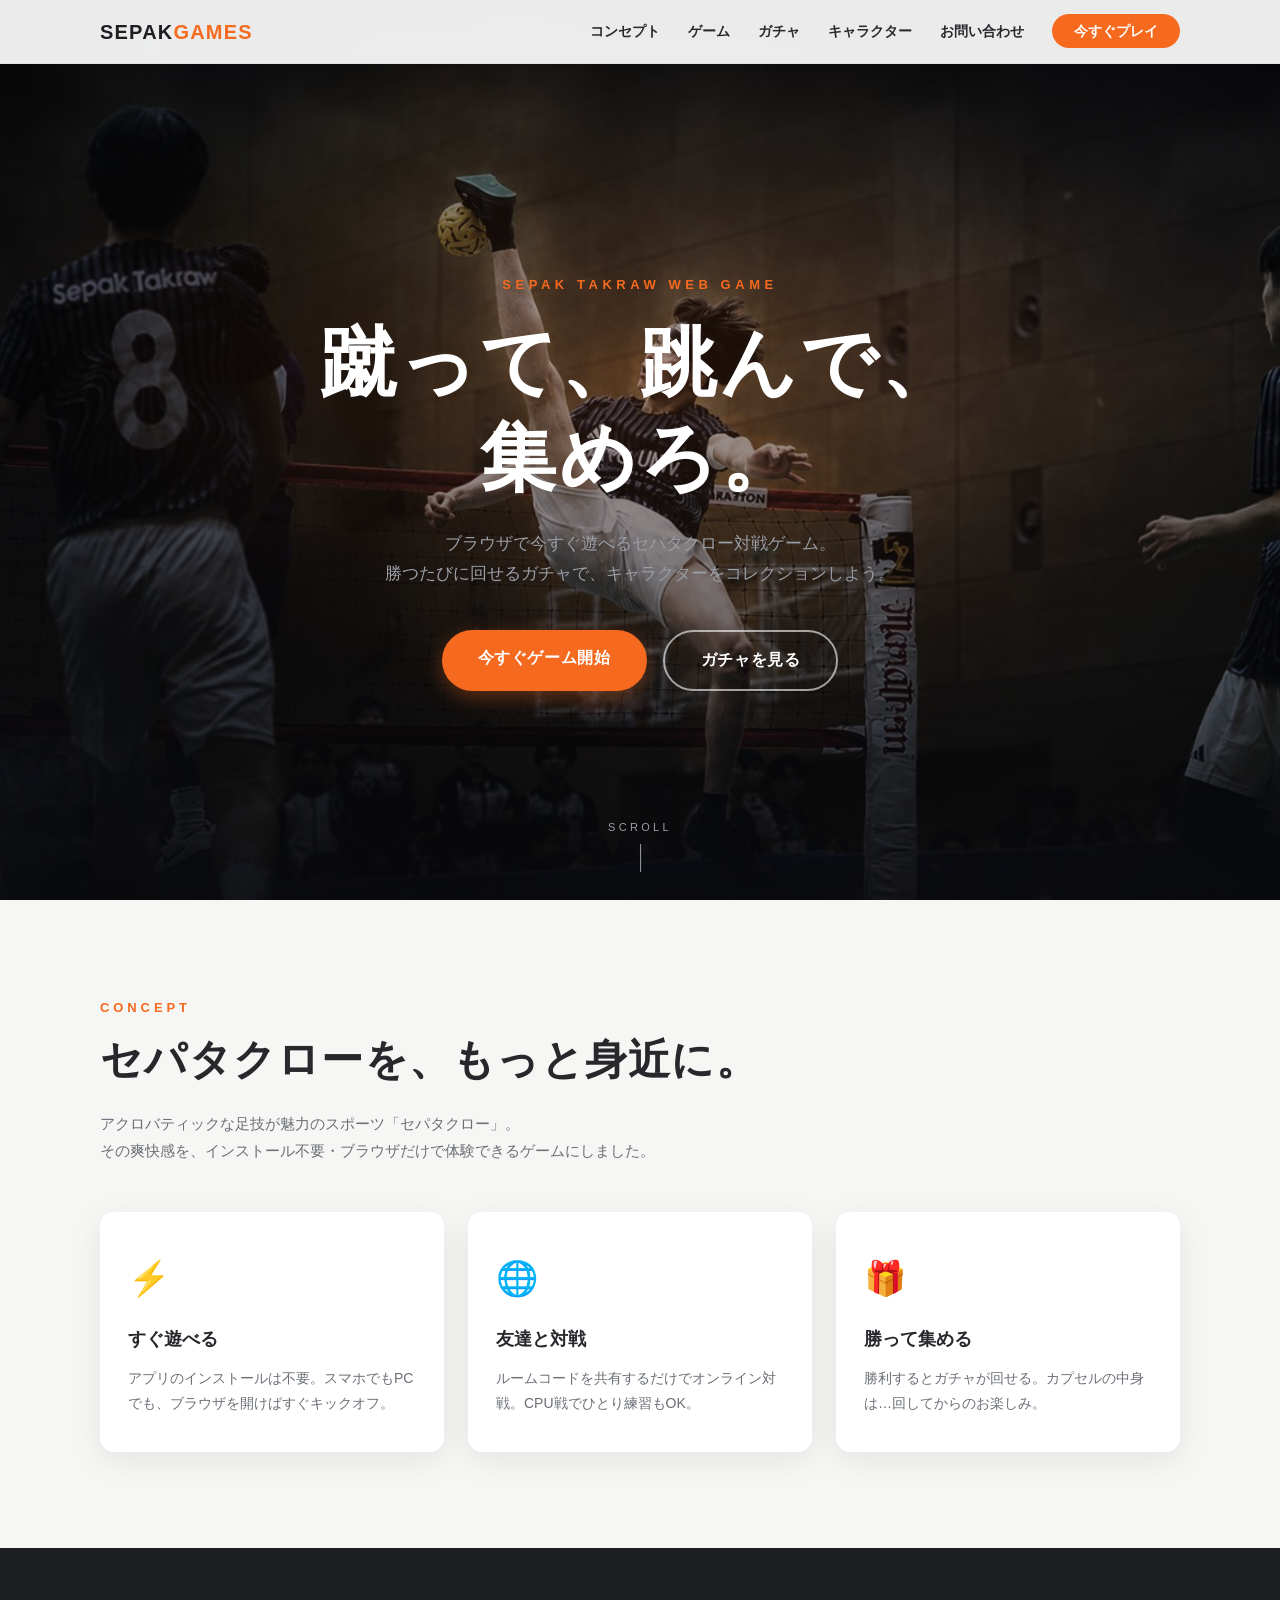
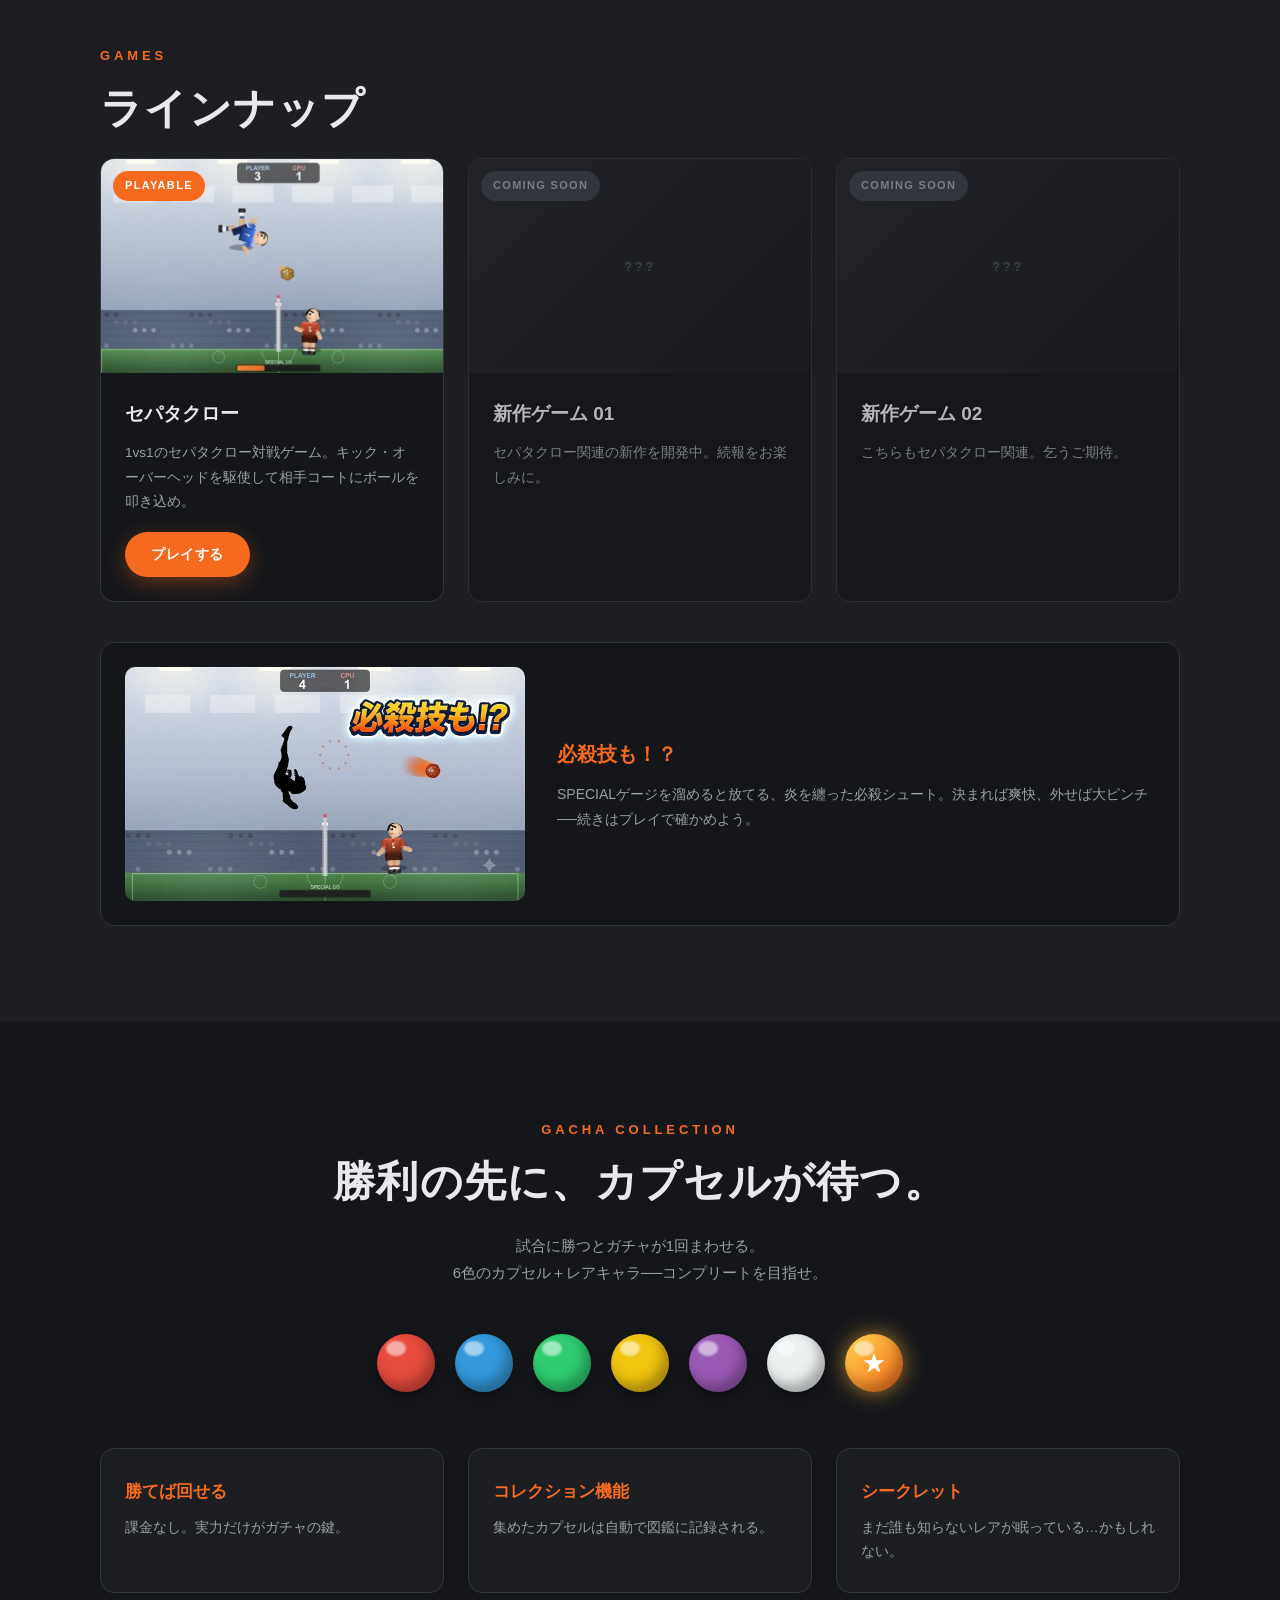
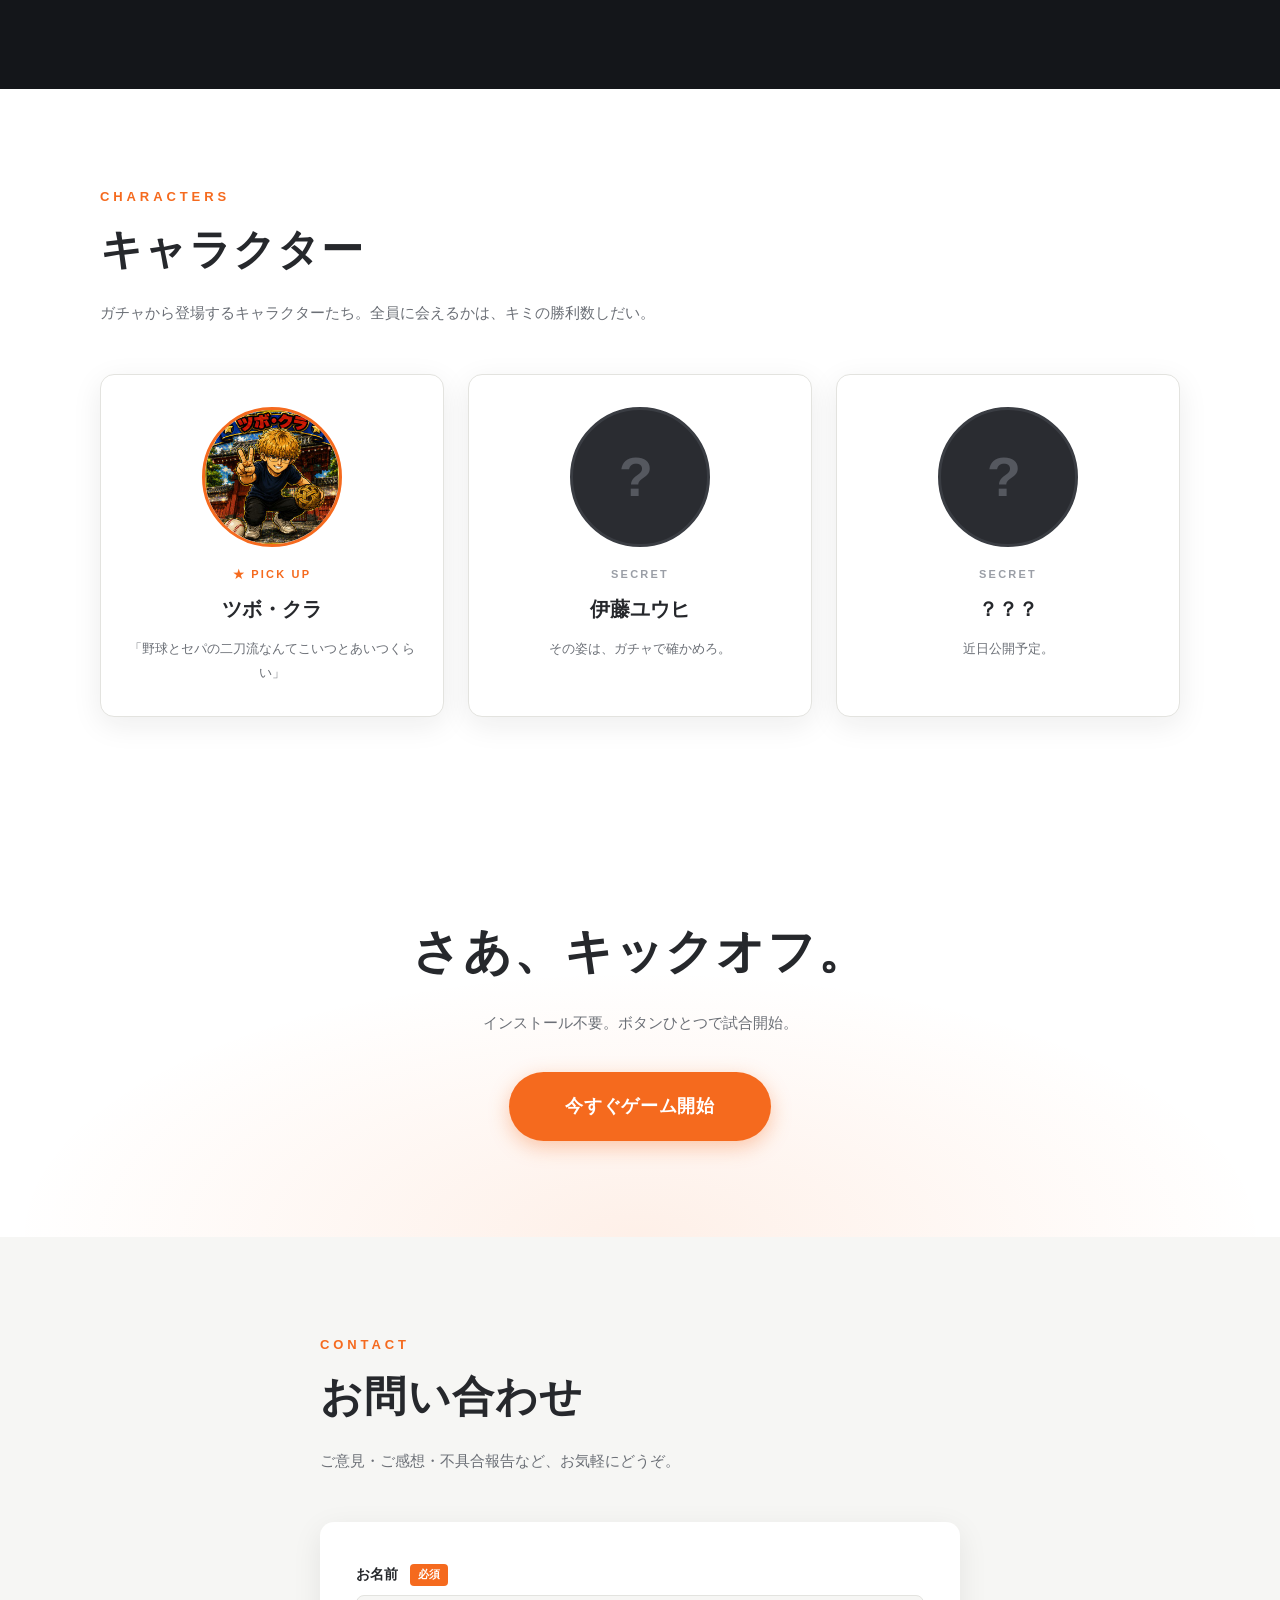
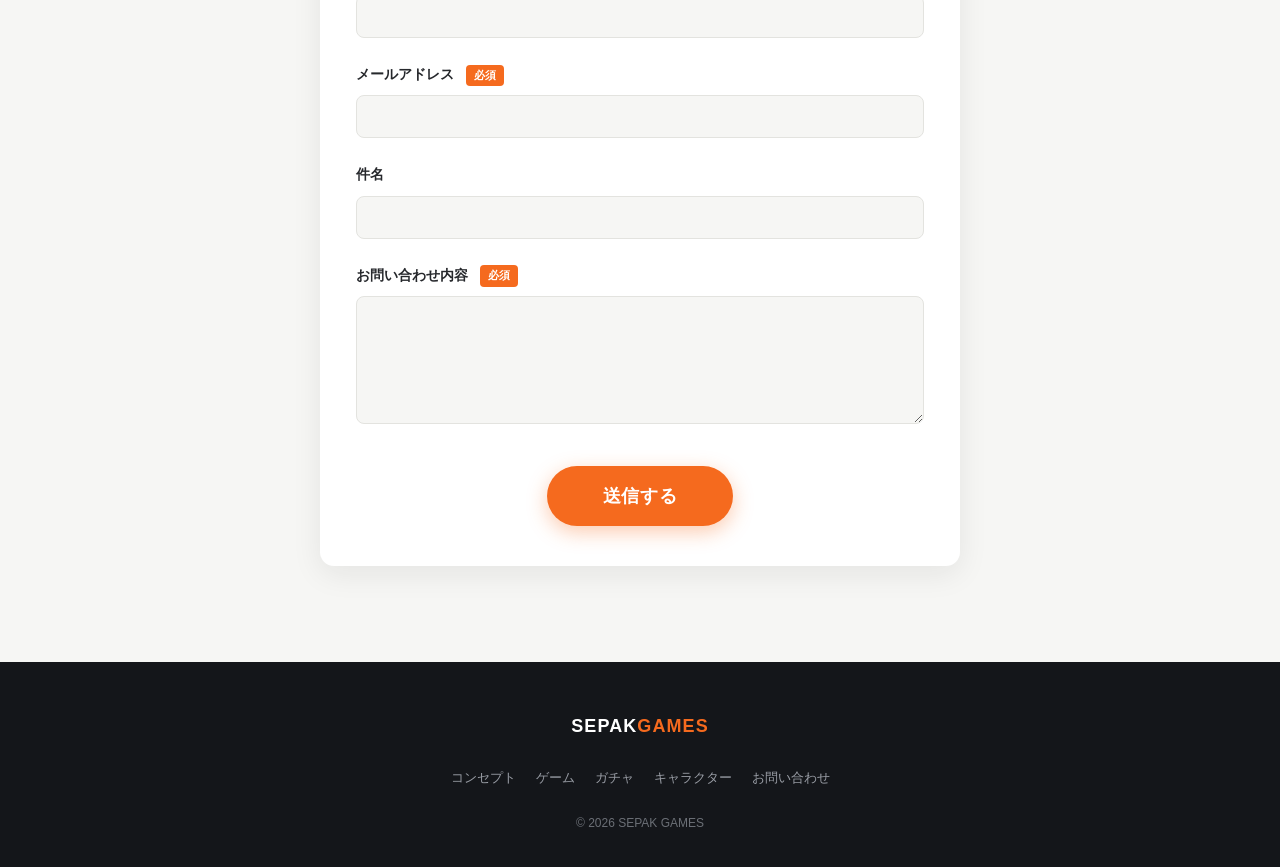
==== index.html @ 92384d38 "ヒーロー背景とOGP画像に実写のセパタクロー写真を採用 hero.jpg（1600px/106KB）を背景に敷き、暗いオーバーレイで白文字の 可読性を確保。OGPは1200x630にクロップ（ogp." ====
<!DOCTYPE html>
<html lang="ja">
<head>
<meta charset="UTF-8">
<meta name="viewport" content="width=device-width, initial-scale=1.0">
<title>SEPAK GAMES | セパタクローゲームポータル</title>
<meta name="description" content="セパタクローを遊び尽くす無料Webゲームポータル「SEPAK GAMES」。インストール不要・ブラウザですぐ遊べるセパタクロー対戦ゲーム。オンライン対戦や、勝利で集めるガチャコレクションも。">
<meta name="theme-color" content="#1c1e22">
<meta name="google-site-verification" content="fpA9SXEetHbOfvM1wDsB76FA36JRCF0NVcErvlDeFhI">

<!-- OGP（SNSでシェアされたときの表示） -->
<meta property="og:site_name" content="SEPAK GAMES">
<meta property="og:title" content="SEPAK GAMES | セパタクローゲームポータル">
<meta property="og:description" content="インストール不要・ブラウザですぐ遊べるセパタクロー対戦ゲーム。勝利で集めるガチャコレクションも。">
<meta property="og:type" content="website">
<meta property="og:url" content="https://sepakgames.netlify.app/">
<meta property="og:image" content="https://sepakgames.netlify.app/assets/ogp.jpg">
<meta property="og:image:width" content="1200">
<meta property="og:image:height" content="630">
<meta property="og:locale" content="ja_JP">
<meta name="twitter:card" content="summary_large_image">
<meta name="twitter:image" content="https://sepakgames.netlify.app/assets/ogp.jpg">
<link rel="canonical" href="https://sepakgames.netlify.app/">

<link rel="icon" type="image/svg+xml" href="assets/favicon.svg">
<link rel="stylesheet" href="css/style.css">

<!-- 検索エンジン向けの構造化データ -->
<script type="application/ld+json">
{
  "@context": "https://schema.org",
  "@type": "WebSite",
  "name": "SEPAK GAMES",
  "url": "https://sepakgames.netlify.app/",
  "description": "セパタクローを遊び尽くす無料Webゲームポータル",
  "inLanguage": "ja"
}
</script>
<script type="application/ld+json">
{
  "@context": "https://schema.org",
  "@type": "VideoGame",
  "name": "セパタクロー",
  "url": "https://shinnosukeodahara1109shusyoku-crypto.github.io/Sepak-takrawgame/",
  "description": "ブラウザで遊べる1vs1のセパタクロー対戦ゲーム。オンライン対戦・勝利ガチャつき。",
  "playMode": ["SinglePlayer", "MultiPlayer"],
  "gamePlatform": "Web Browser",
  "inLanguage": "ja",
  "offers": { "@type": "Offer", "price": "0", "priceCurrency": "JPY" }
}
</script>
</head>
<body>

<!-- ══════════ ヘッダー ══════════ -->
<header class="site-header">
  <div class="container header-inner">
    <a href="#" class="logo">SEPAK<span>GAMES</span></a>

    <!-- ハンバーガーメニュー（CSSのみで動作） -->
    <input type="checkbox" id="nav-toggle" class="nav-toggle">
    <label for="nav-toggle" class="nav-toggle-label" aria-label="メニュー">
      <span></span><span></span><span></span>
    </label>

    <nav class="global-nav">
      <ul>
        <li><a href="#concept">コンセプト</a></li>
        <li><a href="#games">ゲーム</a></li>
        <li><a href="#gacha">ガチャ</a></li>
        <li><a href="#characters">キャラクター</a></li>
        <li><a href="#contact">お問い合わせ</a></li>
        <li><a href="#play" class="nav-cta">今すぐプレイ</a></li>
      </ul>
    </nav>
  </div>
</header>

<main>

<!-- ══════════ ヒーロー ══════════ -->
<section class="hero" id="hero">
  <div class="hero-bg" aria-hidden="true"></div>
  <div class="container hero-inner">
    <p class="hero-eyebrow">SEPAK TAKRAW WEB GAME</p>
    <h1 class="hero-title">蹴って、跳んで、<br>集めろ。</h1>
    <p class="hero-lead">ブラウザで今すぐ遊べるセパタクロー対戦ゲーム。<br class="pc-only">勝つたびに回せるガチャで、キャラクターをコレクションしよう。</p>
    <div class="hero-actions">
      <a href="https://shinnosukeodahara1109shusyoku-crypto.github.io/Sepak-takrawgame/" target="_blank" rel="noopener" class="btn btn-primary">今すぐゲーム開始</a>
      <a href="#gacha" class="btn btn-ghost">ガチャを見る</a>
    </div>
  </div>
  <div class="hero-scroll" aria-hidden="true">SCROLL</div>
</section>

<!-- ══════════ コンセプト ══════════ -->
<section class="section concept" id="concept">
  <div class="container">
    <p class="section-eyebrow">CONCEPT</p>
    <h2 class="section-title">セパタクローを、<br class="sp-only">もっと身近に。</h2>
    <p class="section-lead">
      アクロバティックな足技が魅力のスポーツ「セパタクロー」。<br>
      その爽快感を、インストール不要・ブラウザだけで体験できるゲームにしました。
    </p>
    <div class="concept-grid">
      <div class="concept-card">
        <div class="concept-icon" aria-hidden="true">⚡</div>
        <h3>すぐ遊べる</h3>
        <p>アプリのインストールは不要。スマホでもPCでも、ブラウザを開けばすぐキックオフ。</p>
      </div>
      <div class="concept-card">
        <div class="concept-icon" aria-hidden="true">🌐</div>
        <h3>友達と対戦</h3>
        <p>ルームコードを共有するだけでオンライン対戦。CPU戦でひとり練習もOK。</p>
      </div>
      <div class="concept-card">
        <div class="concept-icon" aria-hidden="true">🎁</div>
        <h3>勝って集める</h3>
        <p>勝利するとガチャが回せる。カプセルの中身は…回してからのお楽しみ。</p>
      </div>
    </div>
  </div>
</section>

<!-- ══════════ ゲーム一覧 ══════════ -->
<section class="section games section-dark" id="games">
  <div class="container">
    <p class="section-eyebrow">GAMES</p>
    <h2 class="section-title">ラインナップ</h2>
    <div class="games-grid">

      <article class="game-card is-playable">
        <div class="game-thumb">
          <img src="assets/gameplay.jpg" alt="セパタクローゲームのプレイ画面。青いユニフォームの選手がオーバーヘッドキックでボールを打ち返している" width="788" height="470" loading="lazy">
          <span class="game-badge">PLAYABLE</span>
        </div>
        <div class="game-body">
          <h3>セパタクロー</h3>
          <p>1vs1のセパタクロー対戦ゲーム。キック・オーバーヘッドを駆使して相手コートにボールを叩き込め。</p>
          <a href="https://shinnosukeodahara1109shusyoku-crypto.github.io/Sepak-takrawgame/" target="_blank" rel="noopener" class="btn btn-primary btn-sm">プレイする</a>
        </div>
      </article>

      <article class="game-card is-coming">
        <div class="game-thumb">
          <span class="game-thumb-placeholder">???</span>
          <span class="game-badge badge-coming">COMING SOON</span>
        </div>
        <div class="game-body">
          <h3>新作ゲーム 01</h3>
          <p>セパタクロー関連の新作を開発中。続報をお楽しみに。</p>
        </div>
      </article>

      <article class="game-card is-coming">
        <div class="game-thumb">
          <span class="game-thumb-placeholder">???</span>
          <span class="game-badge badge-coming">COMING SOON</span>
        </div>
        <div class="game-body">
          <h3>新作ゲーム 02</h3>
          <p>こちらもセパタクロー関連。乞うご期待。</p>
        </div>
      </article>

    </div>

    <!-- ゲームの見どころ（サブ紹介） -->
    <aside class="game-highlight">
      <img src="assets/special_move.jpg" alt="必殺技の演出画面。炎を纏ったボールが相手コートへ飛んでいく" width="800" height="467" loading="lazy">
      <div class="game-highlight-body">
        <h3>必殺技も！？</h3>
        <p>SPECIALゲージを溜めると放てる、炎を纏った必殺シュート。決まれば爽快、外せば大ピンチ──続きはプレイで確かめよう。</p>
      </div>
    </aside>
  </div>
</section>

<!-- ══════════ ガチャコレクション ══════════ -->
<section class="section gacha section-dark" id="gacha">
  <div class="container">
    <p class="section-eyebrow">GACHA COLLECTION</p>
    <h2 class="section-title">勝利の先に、<br class="sp-only">カプセルが待つ。</h2>
    <p class="section-lead">
      試合に勝つとガチャが1回まわせる。<br>
      6色のカプセル＋レアキャラ──コンプリートを目指せ。
    </p>

    <div class="capsule-row" aria-hidden="true">
      <span class="capsule capsule-red"></span>
      <span class="capsule capsule-blue"></span>
      <span class="capsule capsule-green"></span>
      <span class="capsule capsule-yellow"></span>
      <span class="capsule capsule-purple"></span>
      <span class="capsule capsule-white"></span>
      <span class="capsule capsule-rare">★</span>
    </div>

    <div class="gacha-features">
      <div class="gacha-feature">
        <h3>勝てば回せる</h3>
        <p>課金なし。実力だけがガチャの鍵。</p>
      </div>
      <div class="gacha-feature">
        <h3>コレクション機能</h3>
        <p>集めたカプセルは自動で図鑑に記録される。</p>
      </div>
      <div class="gacha-feature">
        <h3>シークレット</h3>
        <p>まだ誰も知らないレアが眠っている…かもしれない。</p>
      </div>
    </div>
  </div>
</section>

<!-- ══════════ キャラクター紹介 ══════════ -->
<section class="section characters" id="characters">
  <div class="container">
    <p class="section-eyebrow">CHARACTERS</p>
    <h2 class="section-title">キャラクター</h2>
    <p class="section-lead">ガチャから登場するキャラクターたち。全員に会えるかは、キミの勝利数しだい。</p>
    <div class="char-grid">

      <article class="char-card">
        <div class="char-portrait">
          <img src="assets/tsubo_kura.jpg" alt="ツボ・クラ：野球ボールとセパタクローボールを持った眼鏡の少年のキャラクターシール" width="480" height="480" loading="lazy">
        </div>
        <p class="char-rarity">★ PICK UP</p>
        <h3 class="char-name">ツボ・クラ</h3>
        <p class="char-quote">「野球とセパの二刀流なんてこいつとあいつくらい」</p>
      </article>

      <article class="char-card is-secret">
        <div class="char-portrait">
          <span class="char-placeholder char-silhouette">?</span>
        </div>
        <p class="char-rarity">SECRET</p>
        <h3 class="char-name">伊藤ユウヒ</h3>
        <p class="char-quote">その姿は、ガチャで確かめろ。</p>
      </article>

      <article class="char-card is-secret">
        <div class="char-portrait">
          <span class="char-placeholder char-silhouette">?</span>
        </div>
        <p class="char-rarity">SECRET</p>
        <h3 class="char-name">？？？</h3>
        <p class="char-quote">近日公開予定。</p>
      </article>

    </div>
  </div>
</section>

<!-- ══════════ プレイCTA ══════════ -->
<section class="section play-cta" id="play">
  <div class="container">
    <h2 class="play-title">さあ、キックオフ。</h2>
    <p class="play-lead">インストール不要。ボタンひとつで試合開始。</p>
    <a href="https://shinnosukeodahara1109shusyoku-crypto.github.io/Sepak-takrawgame/" target="_blank" rel="noopener" class="btn btn-primary btn-lg">今すぐゲーム開始</a>
  </div>
</section>

<!-- ══════════ お問い合わせ ══════════ -->
<section class="section contact" id="contact">
  <div class="container container-narrow">
    <p class="section-eyebrow">CONTACT</p>
    <h2 class="section-title">お問い合わせ</h2>
    <p class="section-lead">ご意見・ご感想・不具合報告など、お気軽にどうぞ。</p>

    <!-- Googleフォーム連携: 見た目はこのサイトのまま、送信データだけGoogleフォームに記録される -->
    <form class="contact-form" id="contactForm"
          action="https://docs.google.com/forms/d/e/1FAIpQLSd2zEGayqavc96Z0F9NjpJHDblPqJxu7sWBeWed3k_uHK79kQ/formResponse"
          method="POST" target="hidden_iframe">
      <div class="form-group">
        <label for="name">お名前 <span class="required">必須</span></label>
        <input type="text" id="name" name="entry.1781500597" required autocomplete="name">
      </div>
      <div class="form-group">
        <label for="email">メールアドレス <span class="required">必須</span></label>
        <input type="email" id="email" name="entry.1640447617" required autocomplete="email">
      </div>
      <div class="form-group">
        <label for="subject">件名</label>
        <input type="text" id="subject" name="entry.372180179">
      </div>
      <div class="form-group">
        <label for="message">お問い合わせ内容 <span class="required">必須</span></label>
        <textarea id="message" name="entry.2040870261" rows="6" required></textarea>
      </div>
      <button type="submit" class="btn btn-primary btn-lg">送信する</button>
      <p class="form-success" id="formSuccess" hidden>送信しました。お問い合わせありがとうございます！</p>
    </form>
    <!-- Googleフォームの完了画面へ遷移させないための受け皿 -->
    <iframe name="hidden_iframe" id="hiddenIframe" style="display:none" title="送信処理用"></iframe>
  </div>
</section>

</main>

<!-- ══════════ フッター ══════════ -->
<footer class="site-footer">
  <div class="container footer-inner">
    <p class="footer-logo">SEPAK<span>GAMES</span></p>
    <nav class="footer-nav">
      <a href="#concept">コンセプト</a>
      <a href="#games">ゲーム</a>
      <a href="#gacha">ガチャ</a>
      <a href="#characters">キャラクター</a>
      <a href="#contact">お問い合わせ</a>
    </nav>
    <p class="copyright">&copy; 2026 SEPAK GAMES</p>
  </div>
</footer>

<script>
// Googleフォーム送信: 完了画面に飛ばさず、その場で送信完了メッセージを表示する
(function () {
  const form = document.getElementById('contactForm');
  const iframe = document.getElementById('hiddenIframe');
  const success = document.getElementById('formSuccess');
  let submitted = false;

  form.addEventListener('submit', function () {
    submitted = true;
  });
  iframe.addEventListener('load', function () {
    if (!submitted) return; // 初期ロードは無視
    submitted = false;
    form.reset();
    success.hidden = false;
  });
})();
</script>

</body>
</html>
---- css/style.css ----
/* ══════════════════════════════════════════════
   SEPAK GAMES — サイト共通スタイル
   基調: 白 × ダークグレー / アクセント: オレンジ
   ══════════════════════════════════════════════ */

:root {
  --color-white: #ffffff;
  --color-off-white: #f6f6f4;
  --color-dark: #1c1e22;      /* ダークグレー（セクション背景） */
  --color-darker: #14161a;    /* より深いグレー（フッター等） */
  --color-text: #26282c;
  --color-text-muted: #6b6f76;
  --color-text-on-dark: #e8e9eb;
  --color-muted-on-dark: #9a9ea6;
  --color-accent: #f56a1e;    /* ゲームと共通のオレンジ */
  --color-accent-hover: #ff7f38;
  --color-border: #e3e3df;
  --color-border-dark: #33363c;

  --font-base: "Helvetica Neue", Arial, "Hiragino Kaku Gothic ProN", "Hiragino Sans", "BIZ UDPGothic", Meiryo, sans-serif;

  --header-height: 64px;
  --radius: 14px;
  --shadow: 0 8px 30px rgba(20, 22, 26, 0.08);
  --shadow-hover: 0 14px 40px rgba(20, 22, 26, 0.14);
}

/* ── リセット & ベース ─────────────────────── */
*, *::before, *::after { margin: 0; padding: 0; box-sizing: border-box; }

html { scroll-behavior: smooth; scroll-padding-top: var(--header-height); }

body {
  font-family: var(--font-base);
  color: var(--color-text);
  background: var(--color-white);
  line-height: 1.8;
  -webkit-font-smoothing: antialiased;
}

img { max-width: 100%; height: auto; display: block; }
a { color: inherit; text-decoration: none; }
ul { list-style: none; }

.container {
  width: min(100% - 40px, 1080px);
  margin-inline: auto;
}
.container-narrow { max-width: 640px; }

/* PC / SP 表示切り替え用 */
.sp-only { display: none; }
@media (max-width: 767px) {
  .sp-only { display: inline; }
  .pc-only { display: none; }
}

/* ── ボタン ────────────────────────────────── */
.btn {
  display: inline-block;
  padding: 14px 36px;
  border: none;
  border-radius: 999px;
  font-size: 16px;
  font-weight: bold;
  letter-spacing: 0.04em;
  cursor: pointer;
  transition: transform 0.15s ease, box-shadow 0.15s ease, background 0.15s ease;
}
.btn-primary {
  background: var(--color-accent);
  color: #fff;
  box-shadow: 0 6px 20px rgba(245, 106, 30, 0.35);
}
.btn-primary:hover {
  background: var(--color-accent-hover);
  transform: translateY(-2px);
  box-shadow: 0 10px 26px rgba(245, 106, 30, 0.45);
}
.btn-ghost {
  background: transparent;
  color: #fff;
  border: 2px solid rgba(255, 255, 255, 0.6);
}
.btn-ghost:hover { border-color: #fff; transform: translateY(-2px); }
.btn-sm { padding: 10px 26px; font-size: 14px; }
.btn-lg { padding: 18px 56px; font-size: 18px; }

/* ══════════ ヘッダー ══════════ */
.site-header {
  position: fixed;
  top: 0; left: 0; right: 0;
  z-index: 100;
  height: var(--header-height);
  background: rgba(255, 255, 255, 0.92);
  backdrop-filter: blur(10px);
  border-bottom: 1px solid var(--color-border);
}
.header-inner {
  display: flex;
  align-items: center;
  justify-content: space-between;
  height: 100%;
}
.logo {
  font-size: 20px;
  font-weight: 900;
  letter-spacing: 0.06em;
  color: var(--color-dark);
}
.logo span { color: var(--color-accent); }

.global-nav ul {
  display: flex;
  align-items: center;
  gap: 28px;
}
.global-nav a {
  font-size: 14px;
  font-weight: bold;
  color: var(--color-text);
  transition: color 0.15s;
}
.global-nav a:hover { color: var(--color-accent); }
.nav-cta {
  background: var(--color-accent);
  color: #fff !important;
  padding: 9px 22px;
  border-radius: 999px;
  transition: background 0.15s;
}
.nav-cta:hover { background: var(--color-accent-hover); }

/* ハンバーガー（SPのみ表示） */
.nav-toggle { display: none; }
.nav-toggle-label { display: none; }

/* ══════════ ヒーロー ══════════ */
.hero {
  position: relative;
  min-height: 100svh;
  display: flex;
  align-items: center;
  justify-content: center;
  text-align: center;
  overflow: hidden;
  background: var(--color-darker);
  color: #fff;
  padding-top: var(--header-height);
}
/* トップ画像（実写のセパタクロー）＋文字を読みやすくする暗いオーバーレイ */
.hero-bg {
  position: absolute;
  inset: 0;
  background:
    linear-gradient(180deg, rgba(10,11,14,0.55) 0%, rgba(10,11,14,0.35) 40%, rgba(10,11,14,0.75) 100%),
    radial-gradient(ellipse 70% 55% at 50% 42%, rgba(245, 106, 30, 0.18), transparent 70%),
    url("../assets/hero.jpg") center / cover no-repeat,
    var(--color-darker);
}
.hero-inner { position: relative; z-index: 1; }
.hero-eyebrow {
  font-size: 13px;
  font-weight: bold;
  letter-spacing: 0.35em;
  color: var(--color-accent);
  margin-bottom: 18px;
}
.hero-title {
  font-size: clamp(40px, 8vw, 76px);
  font-weight: 900;
  line-height: 1.25;
  letter-spacing: 0.04em;
  margin-bottom: 24px;
}
.hero-lead {
  font-size: clamp(14px, 2vw, 17px);
  color: var(--color-muted-on-dark);
  margin-bottom: 40px;
}
.hero-actions {
  display: flex;
  gap: 16px;
  justify-content: center;
  flex-wrap: wrap;
}
.hero-scroll {
  position: absolute;
  bottom: 28px;
  left: 50%;
  transform: translateX(-50%);
  font-size: 11px;
  letter-spacing: 0.3em;
  color: var(--color-muted-on-dark);
  padding-bottom: 34px;
}
.hero-scroll::after {
  content: "";
  position: absolute;
  bottom: 0;
  left: 50%;
  width: 1px;
  height: 28px;
  background: var(--color-muted-on-dark);
  animation: scrollLine 2s ease-in-out infinite;
}
@keyframes scrollLine {
  0% { transform: scaleY(0); transform-origin: top; }
  45% { transform: scaleY(1); transform-origin: top; }
  55% { transform: scaleY(1); transform-origin: bottom; }
  100% { transform: scaleY(0); transform-origin: bottom; }
}

/* ══════════ セクション共通 ══════════ */
.section { padding: 96px 0; }
.section-dark {
  background: var(--color-dark);
  color: var(--color-text-on-dark);
}
.section-eyebrow {
  font-size: 13px;
  font-weight: bold;
  letter-spacing: 0.3em;
  color: var(--color-accent);
  margin-bottom: 12px;
}
.section-title {
  font-size: clamp(28px, 5vw, 42px);
  font-weight: 900;
  line-height: 1.4;
  letter-spacing: 0.03em;
  margin-bottom: 20px;
}
.section-lead {
  font-size: 15px;
  color: var(--color-text-muted);
  margin-bottom: 48px;
}
.section-dark .section-lead { color: var(--color-muted-on-dark); }

/* ══════════ コンセプト ══════════ */
.concept { background: var(--color-off-white); }
.concept-grid {
  display: grid;
  grid-template-columns: repeat(3, 1fr);
  gap: 24px;
}
.concept-card {
  background: var(--color-white);
  border-radius: var(--radius);
  padding: 36px 28px;
  box-shadow: var(--shadow);
  transition: transform 0.2s ease, box-shadow 0.2s ease;
}
.concept-card:hover { transform: translateY(-4px); box-shadow: var(--shadow-hover); }
.concept-icon { font-size: 34px; margin-bottom: 14px; }
.concept-card h3 { font-size: 18px; margin-bottom: 10px; }
.concept-card p { font-size: 14px; color: var(--color-text-muted); }

/* ══════════ ゲーム一覧 ══════════ */
.games-grid {
  display: grid;
  grid-template-columns: repeat(3, 1fr);
  gap: 24px;
}
.game-card {
  background: var(--color-darker);
  border: 1px solid var(--color-border-dark);
  border-radius: var(--radius);
  overflow: hidden;
  transition: transform 0.2s ease, border-color 0.2s ease;
}
.game-card.is-playable:hover {
  transform: translateY(-4px);
  border-color: var(--color-accent);
}
.game-thumb {
  position: relative;
  aspect-ratio: 16 / 10;
  background: linear-gradient(135deg, #24262c, #191b1f);
  display: flex;
  align-items: center;
  justify-content: center;
}
.game-thumb img { width: 100%; height: 100%; object-fit: cover; }
.game-thumb-placeholder {
  font-size: 13px;
  font-weight: bold;
  letter-spacing: 0.2em;
  color: #4a4e56;
}
.game-badge {
  position: absolute;
  top: 12px;
  left: 12px;
  font-size: 11px;
  font-weight: bold;
  letter-spacing: 0.12em;
  padding: 5px 12px;
  border-radius: 999px;
  background: var(--color-accent);
  color: #fff;
}
.badge-coming { background: #3a3e46; color: var(--color-muted-on-dark); }
.game-card.is-coming { opacity: 0.75; }
.game-body { padding: 24px; }
.game-body h3 { font-size: 19px; margin-bottom: 10px; }
.game-body p {
  font-size: 13.5px;
  color: var(--color-muted-on-dark);
  margin-bottom: 18px;
}
.game-card.is-coming .game-body p { margin-bottom: 0; }

/* ゲームの見どころ（サブ紹介） */
.game-highlight {
  display: flex;
  align-items: center;
  gap: 32px;
  margin-top: 40px;
  background: var(--color-darker);
  border: 1px solid var(--color-border-dark);
  border-radius: var(--radius);
  padding: 24px;
}
.game-highlight img {
  width: min(44%, 400px);
  height: auto;
  border-radius: 10px;
  flex-shrink: 0;
}
.game-highlight-body h3 {
  font-size: 20px;
  color: var(--color-accent);
  margin-bottom: 10px;
}
.game-highlight-body p { font-size: 14px; color: var(--color-muted-on-dark); }

/* ══════════ キャラクター ══════════ */
.char-grid {
  display: grid;
  grid-template-columns: repeat(3, 1fr);
  gap: 24px;
}
.char-card {
  background: var(--color-white);
  border: 1px solid var(--color-border);
  border-radius: var(--radius);
  padding: 32px 24px;
  text-align: center;
  box-shadow: var(--shadow);
  transition: transform 0.2s ease, box-shadow 0.2s ease;
}
.char-card:hover { transform: translateY(-4px); box-shadow: var(--shadow-hover); }
.char-portrait {
  width: 140px;
  height: 140px;
  margin: 0 auto 18px;
  border-radius: 50%;
  background: var(--color-off-white);
  border: 3px solid var(--color-border);
  display: flex;
  align-items: center;
  justify-content: center;
  overflow: hidden;
}
.char-card:not(.is-secret) .char-portrait { border-color: var(--color-accent); }
.char-portrait img { width: 100%; height: 100%; object-fit: cover; }
.char-placeholder {
  font-size: 12px;
  font-weight: bold;
  letter-spacing: 0.15em;
  color: #b9bcc1;
}
.char-silhouette {
  font-size: 56px;
  color: #caccd0;
}
.is-secret .char-portrait { background: #2a2c31; border-color: #3a3d43; }
.is-secret .char-silhouette { color: #55585f; }
.char-rarity {
  font-size: 11px;
  font-weight: bold;
  letter-spacing: 0.2em;
  color: var(--color-accent);
  margin-bottom: 6px;
}
.is-secret .char-rarity { color: #9a9ea6; }
.char-name { font-size: 20px; margin-bottom: 10px; }
.char-quote { font-size: 13px; color: var(--color-text-muted); }

/* ══════════ ガチャコレクション ══════════ */
/* ゲーム一覧(ダーク)の直後に並ぶため、一段深いグレーで面を分ける */
.gacha { text-align: center; background: var(--color-darker); }
.capsule-row {
  display: flex;
  justify-content: center;
  gap: clamp(8px, 2.5vw, 20px);
  margin-bottom: 56px;
}
.capsule {
  width: clamp(36px, 7vw, 58px);
  height: clamp(36px, 7vw, 58px);
  border-radius: 50%;
  position: relative;
  box-shadow: inset -6px -8px 12px rgba(0, 0, 0, 0.3), 0 6px 14px rgba(0, 0, 0, 0.35);
  animation: capsuleBob 2.6s ease-in-out infinite;
}
/* カプセルの上半分の光沢 */
.capsule::before {
  content: "";
  position: absolute;
  top: 12%;
  left: 16%;
  width: 34%;
  height: 26%;
  border-radius: 50%;
  background: rgba(255, 255, 255, 0.55);
  filter: blur(1px);
}
.capsule:nth-child(2) { animation-delay: 0.2s; }
.capsule:nth-child(3) { animation-delay: 0.4s; }
.capsule:nth-child(4) { animation-delay: 0.6s; }
.capsule:nth-child(5) { animation-delay: 0.8s; }
.capsule:nth-child(6) { animation-delay: 1.0s; }
.capsule:nth-child(7) { animation-delay: 1.2s; }
@keyframes capsuleBob {
  0%, 100% { transform: translateY(0); }
  50% { transform: translateY(-10px); }
}
.capsule-red    { background: #e74c3c; }
.capsule-blue   { background: #3498db; }
.capsule-green  { background: #2ecc71; }
.capsule-yellow { background: #f1c40f; }
.capsule-purple { background: #9b59b6; }
.capsule-white  { background: #ecf0f1; }
.capsule-rare {
  background: linear-gradient(135deg, #ffd54a, #f56a1e);
  display: flex;
  align-items: center;
  justify-content: center;
  color: #fff;
  font-size: clamp(16px, 3vw, 24px);
  box-shadow: inset -6px -8px 12px rgba(0, 0, 0, 0.25), 0 0 22px rgba(255, 180, 60, 0.65);
}
.gacha-features {
  display: grid;
  grid-template-columns: repeat(3, 1fr);
  gap: 24px;
  text-align: left;
}
.gacha-feature {
  background: var(--color-dark);
  border: 1px solid var(--color-border-dark);
  border-radius: var(--radius);
  padding: 28px 24px;
}
.gacha-feature h3 {
  font-size: 17px;
  margin-bottom: 8px;
  color: var(--color-accent);
}
.gacha-feature p { font-size: 13.5px; color: var(--color-muted-on-dark); }

/* ══════════ プレイCTA ══════════ */
.play-cta {
  text-align: center;
  background:
    radial-gradient(ellipse 70% 90% at 50% 100%, rgba(245, 106, 30, 0.10), transparent 70%),
    var(--color-white);
}
.play-title {
  font-size: clamp(30px, 6vw, 48px);
  font-weight: 900;
  letter-spacing: 0.04em;
  margin-bottom: 14px;
}
.play-lead {
  font-size: 15px;
  color: var(--color-text-muted);
  margin-bottom: 36px;
}

/* ══════════ お問い合わせ ══════════ */
.contact { background: var(--color-off-white); }
.contact-form {
  background: var(--color-white);
  border-radius: var(--radius);
  padding: 40px 36px;
  box-shadow: var(--shadow);
  text-align: left;
}
.form-group { margin-bottom: 24px; }
.form-group label {
  display: block;
  font-size: 14px;
  font-weight: bold;
  margin-bottom: 8px;
}
.required {
  display: inline-block;
  font-size: 11px;
  font-weight: bold;
  color: #fff;
  background: var(--color-accent);
  border-radius: 4px;
  padding: 1px 8px;
  margin-left: 8px;
  vertical-align: middle;
}
.form-group input,
.form-group textarea {
  width: 100%;
  font-family: inherit;
  font-size: 15px;
  padding: 12px 14px;
  border: 1.5px solid var(--color-border);
  border-radius: 8px;
  background: var(--color-off-white);
  transition: border-color 0.15s, background 0.15s;
}
.form-group input:focus,
.form-group textarea:focus {
  outline: none;
  border-color: var(--color-accent);
  background: var(--color-white);
}
.contact-form .btn { display: block; margin: 32px auto 0; }
.form-success {
  margin-top: 20px;
  padding: 14px 18px;
  border-radius: 8px;
  background: #eef8ee;
  border: 1.5px solid #7bc47f;
  color: #2e7d32;
  font-size: 14px;
  font-weight: bold;
  text-align: center;
}

/* ══════════ フッター ══════════ */
.site-footer {
  background: var(--color-darker);
  color: var(--color-muted-on-dark);
  padding: 48px 0 32px;
}
.footer-inner {
  display: flex;
  flex-direction: column;
  align-items: center;
  gap: 24px;
}
.footer-logo {
  font-size: 18px;
  font-weight: 900;
  letter-spacing: 0.06em;
  color: #fff;
}
.footer-logo span { color: var(--color-accent); }
.footer-nav {
  display: flex;
  flex-wrap: wrap;
  justify-content: center;
  gap: 20px;
}
.footer-nav a {
  font-size: 13px;
  transition: color 0.15s;
}
.footer-nav a:hover { color: #fff; }
.copyright { font-size: 12px; color: #6b6f76; }

/* ══════════════════════════════════════════════
   レスポンシブ（タブレット以下）
   ══════════════════════════════════════════════ */
@media (max-width: 960px) {
  .concept-grid,
  .games-grid,
  .char-grid,
  .gacha-features {
    grid-template-columns: repeat(2, 1fr);
  }
}

@media (max-width: 767px) {
  .section { padding: 64px 0; }

  /* ── SPナビ（ハンバーガー） ── */
  .nav-toggle-label {
    display: flex;
    flex-direction: column;
    justify-content: center;
    gap: 6px;
    width: 44px;
    height: 44px;
    padding: 8px;
    cursor: pointer;
    z-index: 110;
  }
  .nav-toggle-label span {
    display: block;
    height: 2px;
    background: var(--color-dark);
    border-radius: 2px;
    transition: transform 0.25s ease, opacity 0.25s ease;
  }
  .nav-toggle:checked ~ .nav-toggle-label span:nth-child(1) { transform: translateY(8px) rotate(45deg); }
  .nav-toggle:checked ~ .nav-toggle-label span:nth-child(2) { opacity: 0; }
  .nav-toggle:checked ~ .nav-toggle-label span:nth-child(3) { transform: translateY(-8px) rotate(-45deg); }

  .global-nav {
    position: fixed;
    top: var(--header-height);
    left: 0; right: 0;
    background: var(--color-white);
    border-bottom: 1px solid var(--color-border);
    box-shadow: 0 16px 30px rgba(20, 22, 26, 0.12);
    transform: translateY(-8px);
    opacity: 0;
    visibility: hidden;
    transition: transform 0.25s ease, opacity 0.25s ease, visibility 0.25s;
  }
  .nav-toggle:checked ~ .global-nav {
    transform: translateY(0);
    opacity: 1;
    visibility: visible;
  }
  .global-nav ul {
    flex-direction: column;
    gap: 0;
    padding: 12px 0 20px;
  }
  .global-nav li { width: 100%; text-align: center; }
  .global-nav a {
    display: block;
    padding: 14px 0;
    font-size: 15px;
  }
  .global-nav .nav-cta {
    display: inline-block;
    margin-top: 10px;
    padding: 12px 40px;
  }

  /* ── グリッドを1カラムに ── */
  .concept-grid,
  .games-grid,
  .char-grid,
  .gacha-features {
    grid-template-columns: 1fr;
  }

  .hero-actions .btn { width: min(100%, 300px); }
  .contact-form { padding: 28px 20px; }
  .game-highlight { flex-direction: column; gap: 18px; }
  .game-highlight img { width: 100%; }
}
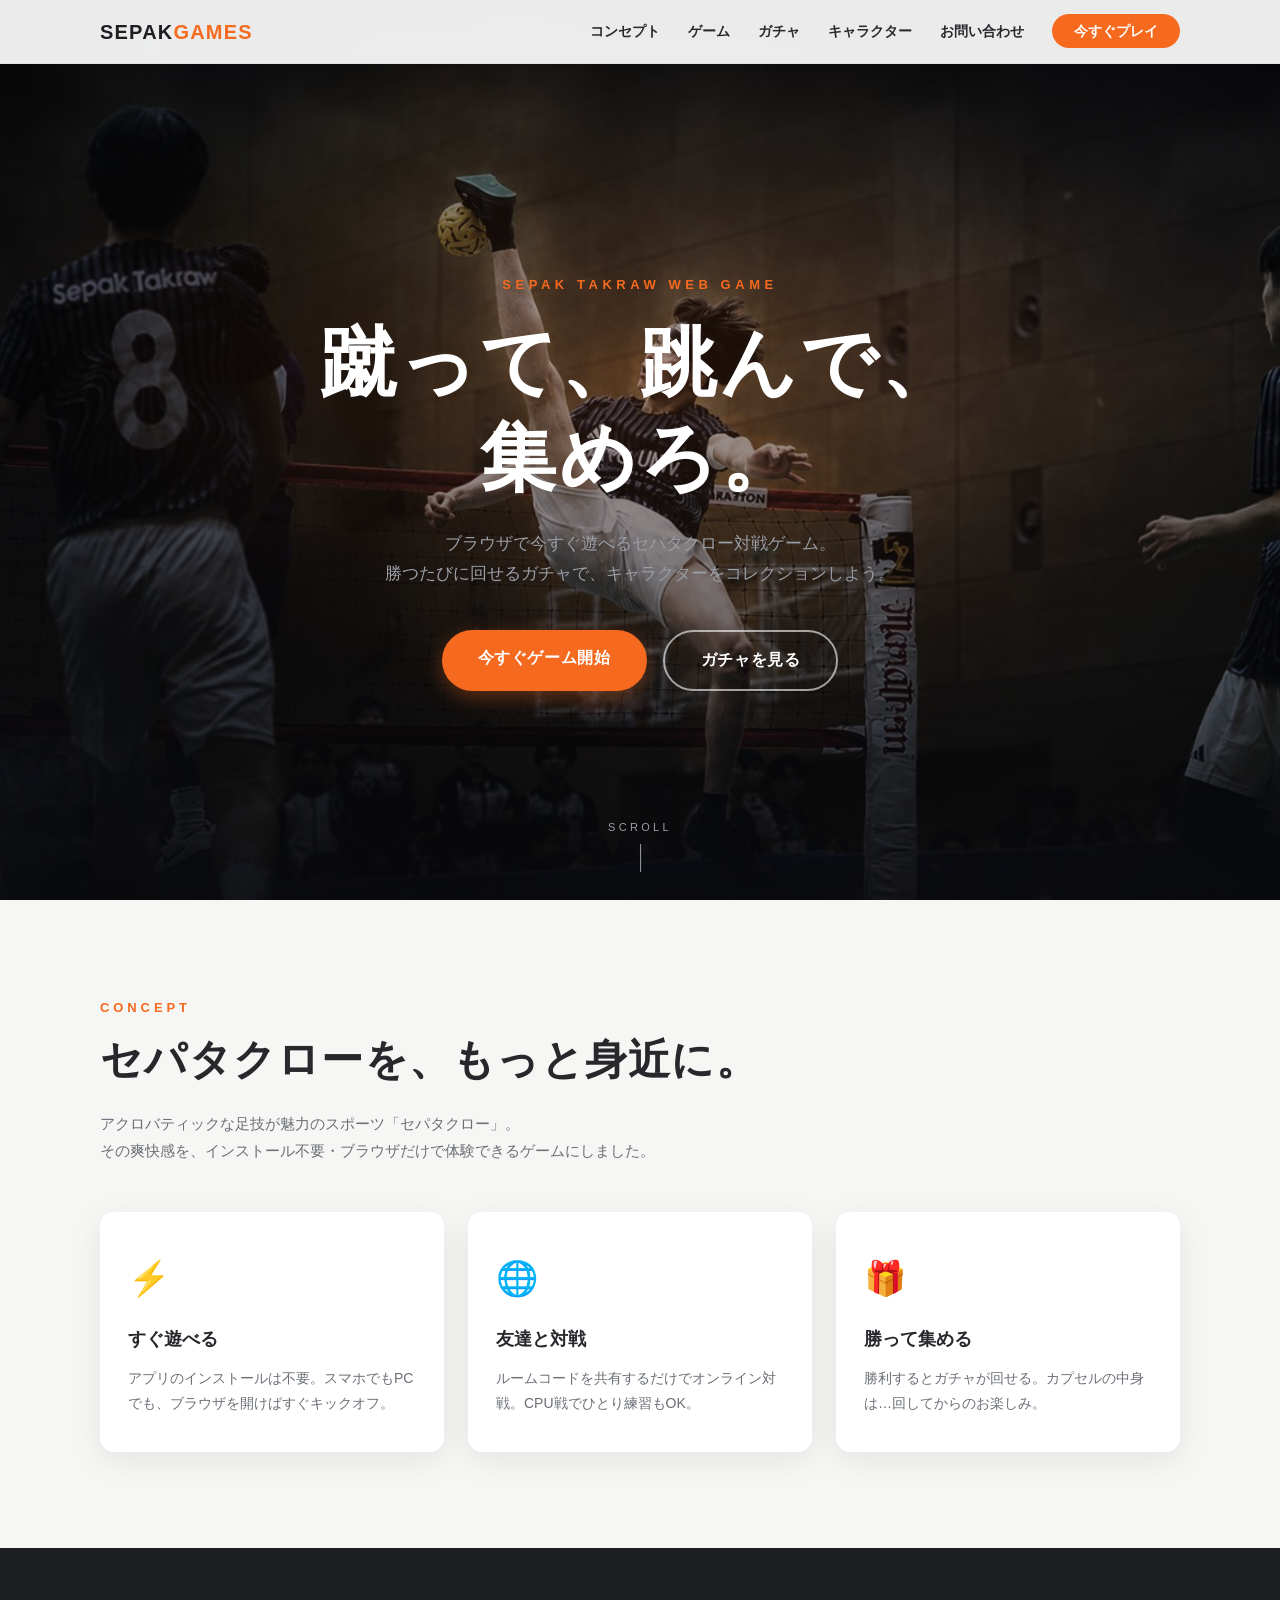
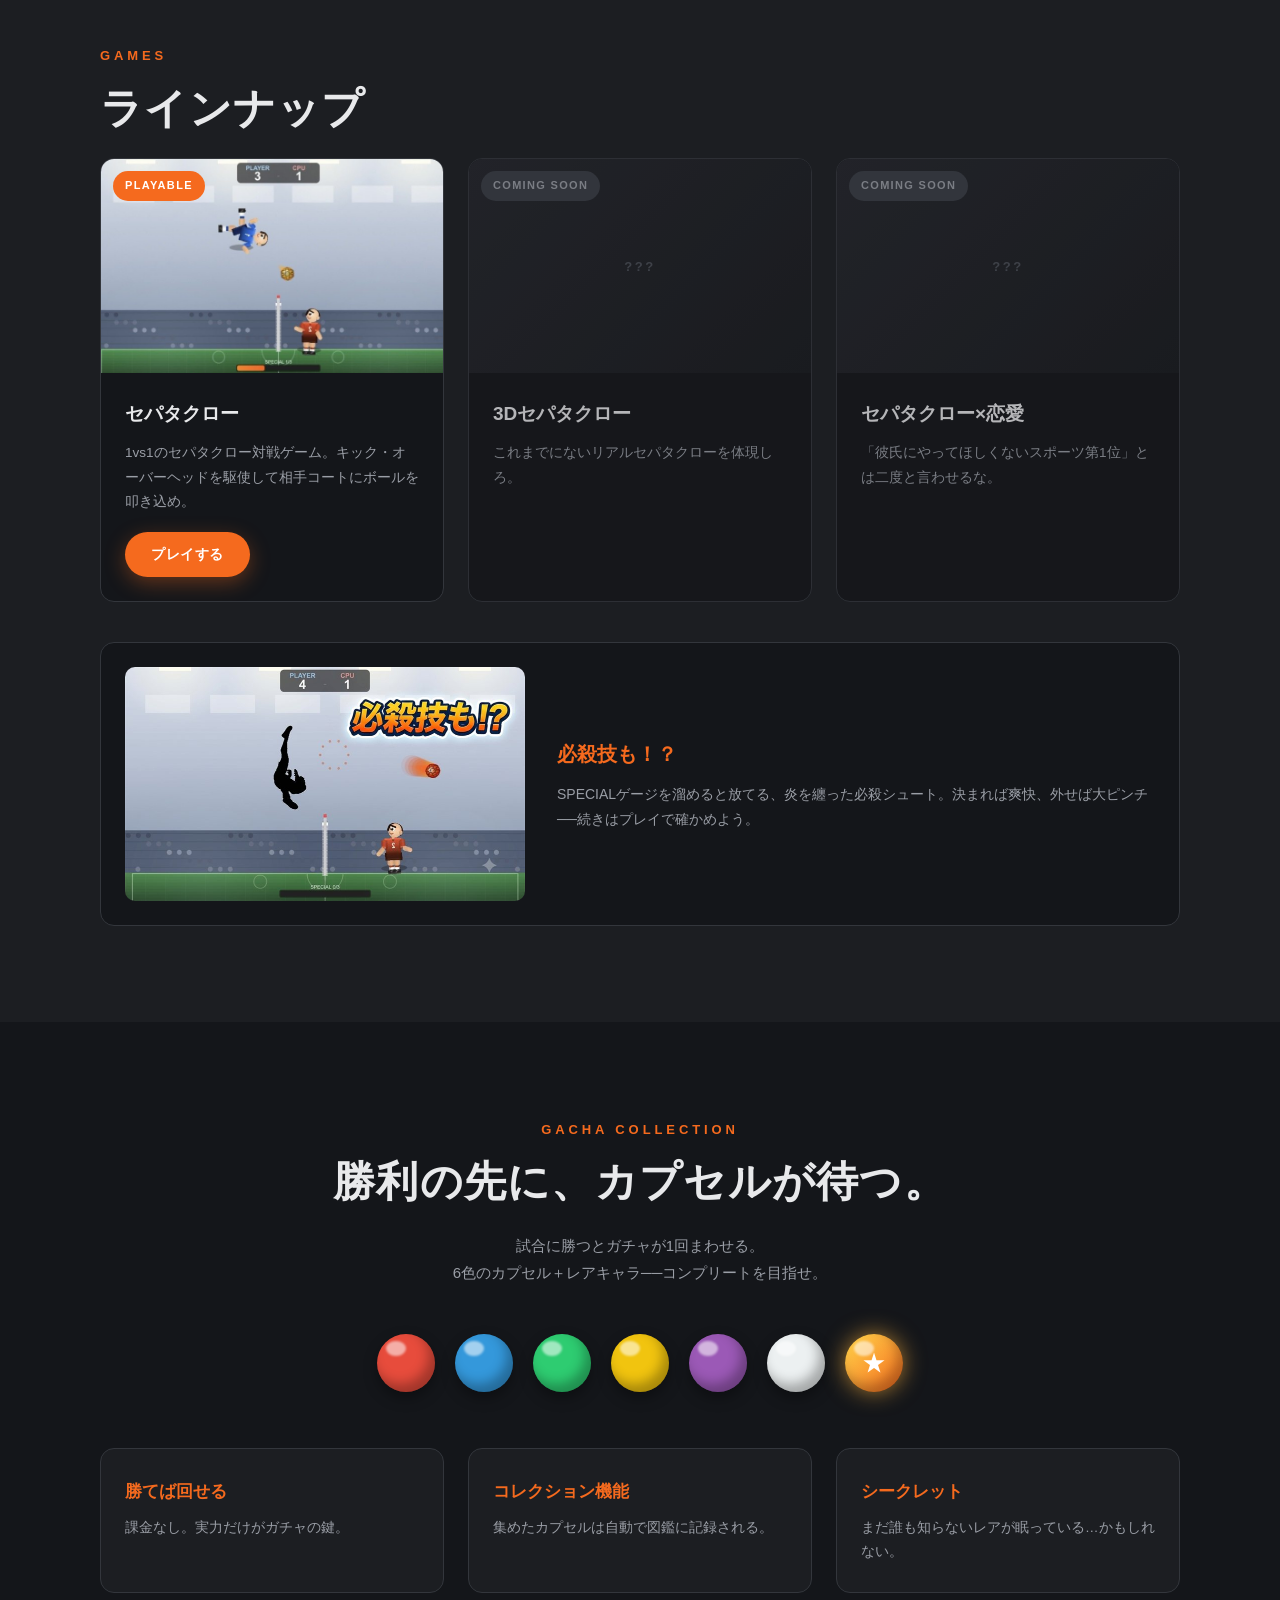
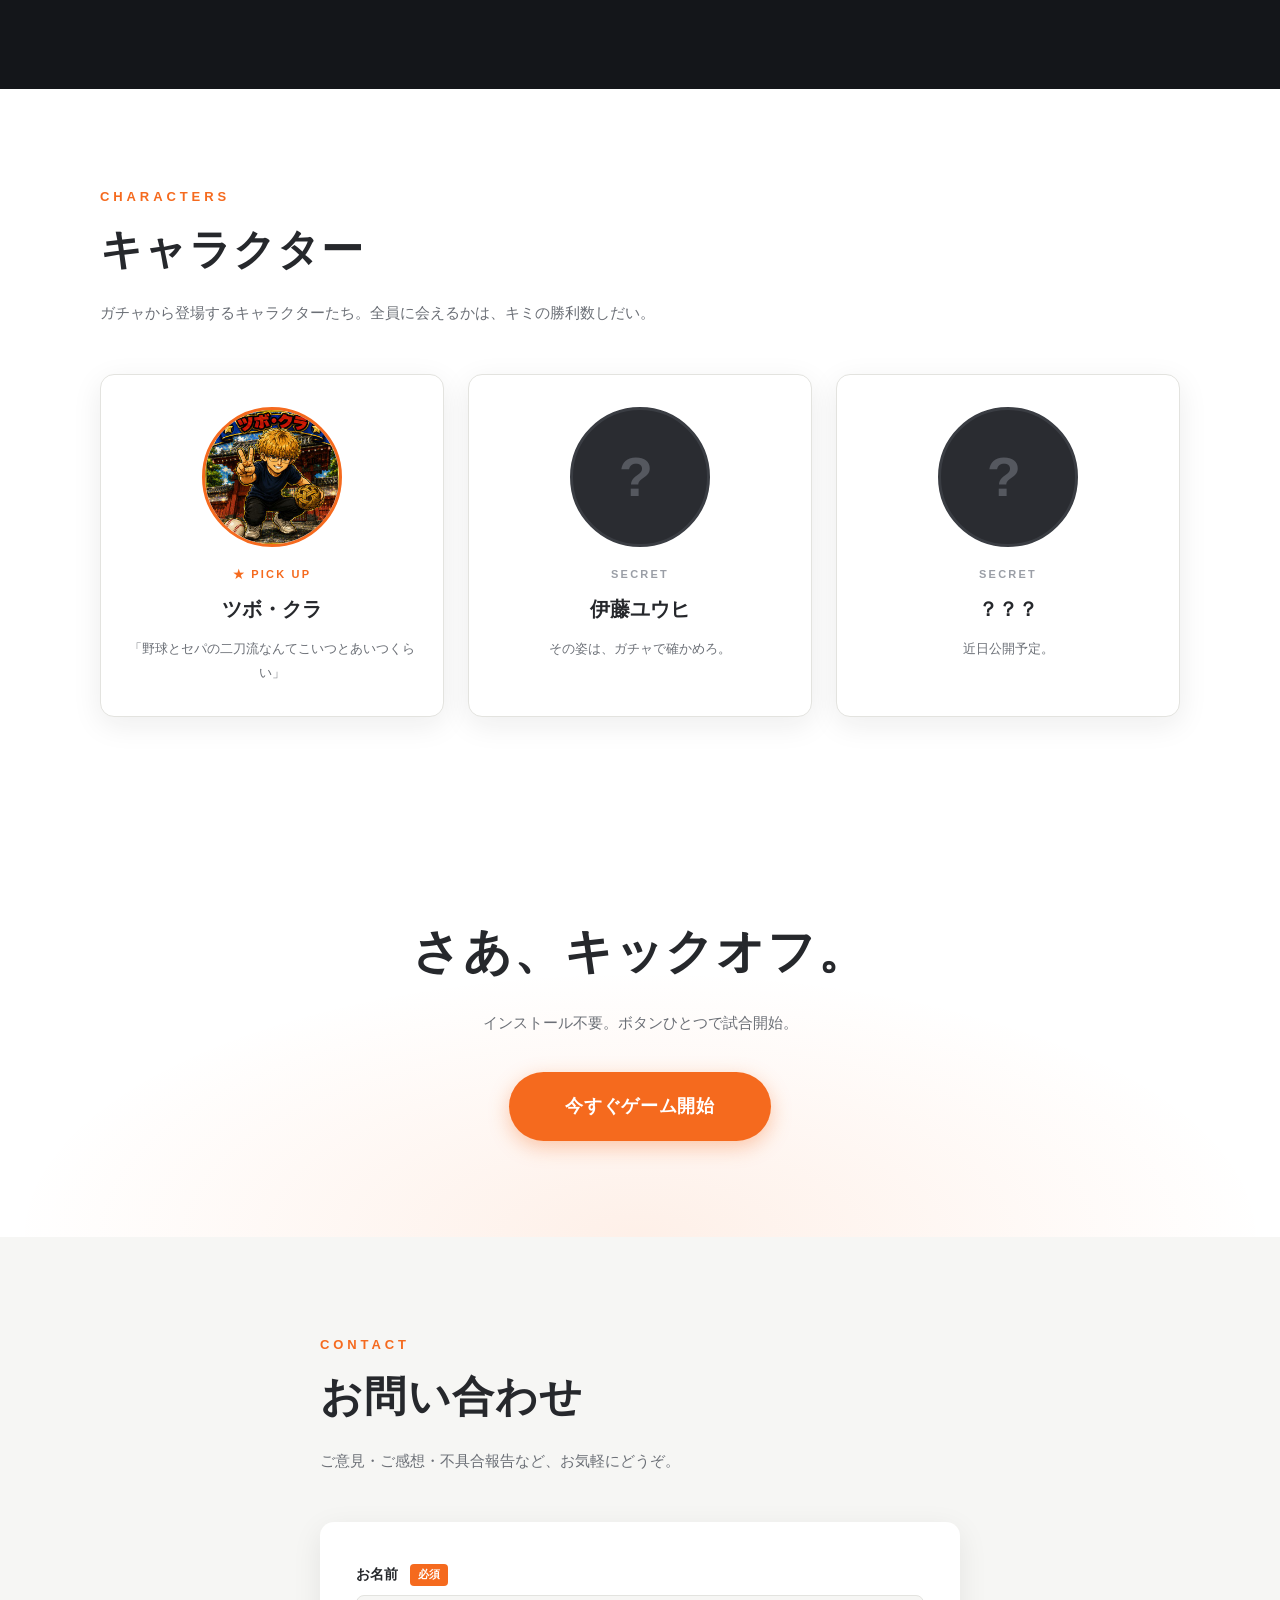
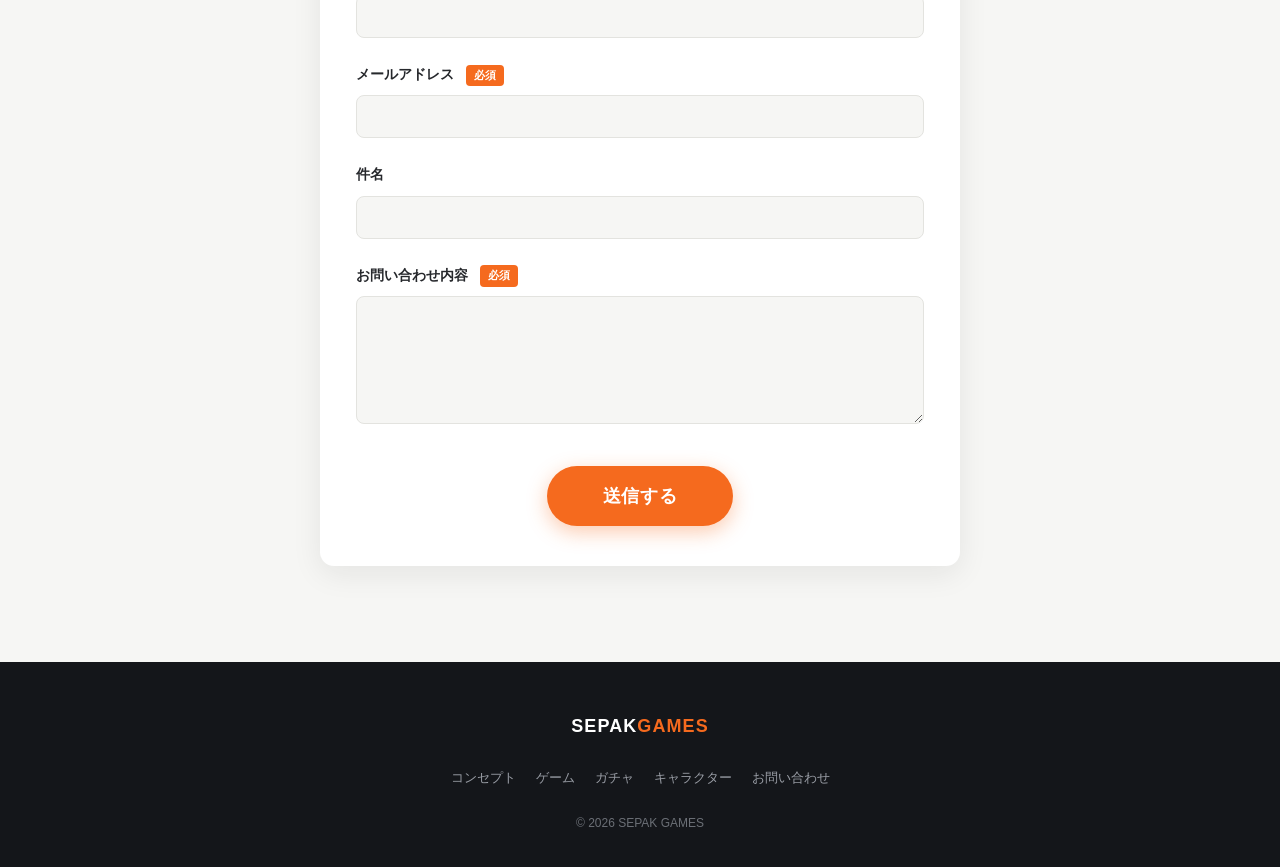
==== commit 1f92b99a: "新作ゲーム予告の文言を更新（3Dセパタクロー / セパタクロー×恋愛） Co-Authored-By: Claude Opus 4.8 <noreply@anthropic.com>" ====
--- a/index.html
+++ b/index.html
@@ -147,8 +147,8 @@
           <span class="game-badge badge-coming">COMING SOON</span>
         </div>
         <div class="game-body">
-          <h3>新作ゲーム 01</h3>
-          <p>セパタクロー関連の新作を開発中。続報をお楽しみに。</p>
+          <h3>3Dセパタクロー</h3>
+          <p>これまでにないリアルセパタクローを体現しろ。</p>
         </div>
       </article>
 
@@ -158,8 +158,8 @@
           <span class="game-badge badge-coming">COMING SOON</span>
         </div>
         <div class="game-body">
-          <h3>新作ゲーム 02</h3>
-          <p>こちらもセパタクロー関連。乞うご期待。</p>
+          <h3>セパタクロー×恋愛</h3>
+          <p>「彼氏にやってほしくないスポーツ第1位」とは二度と言わせるな。</p>
         </div>
       </article>
 
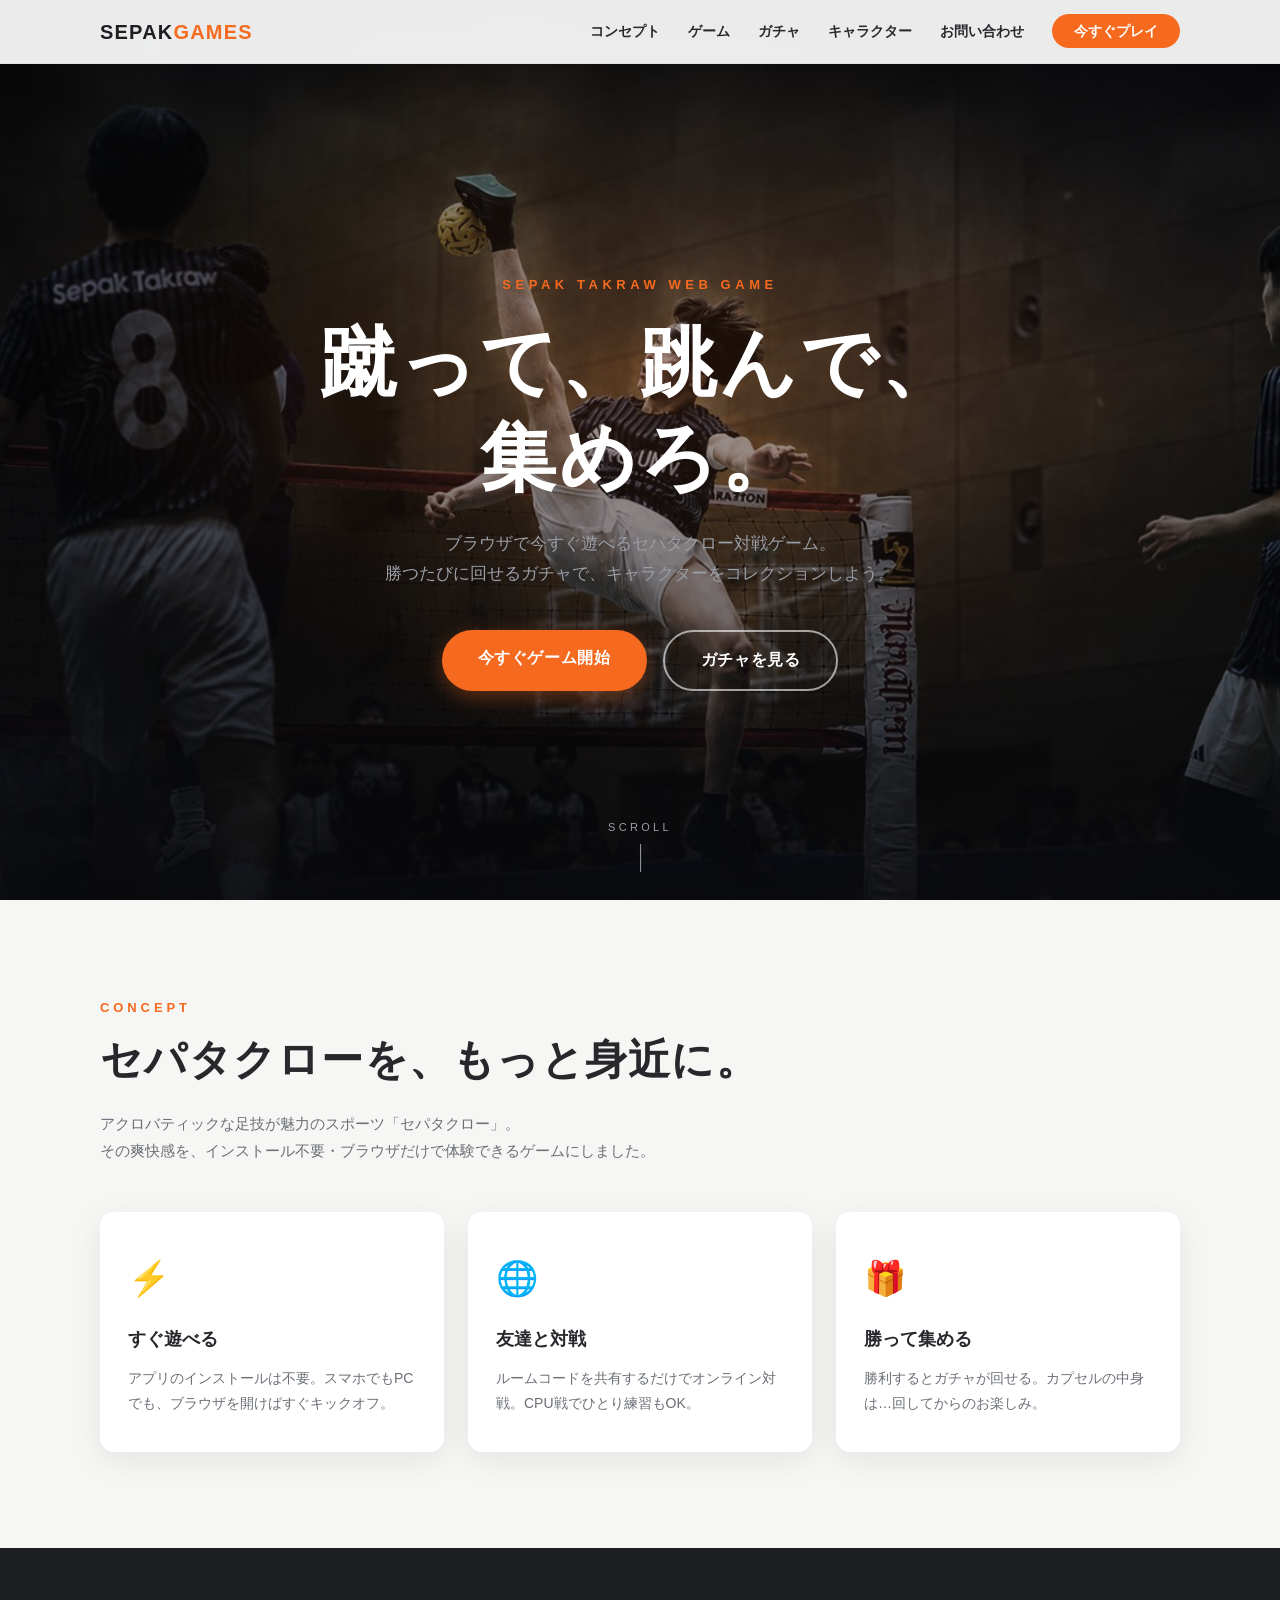
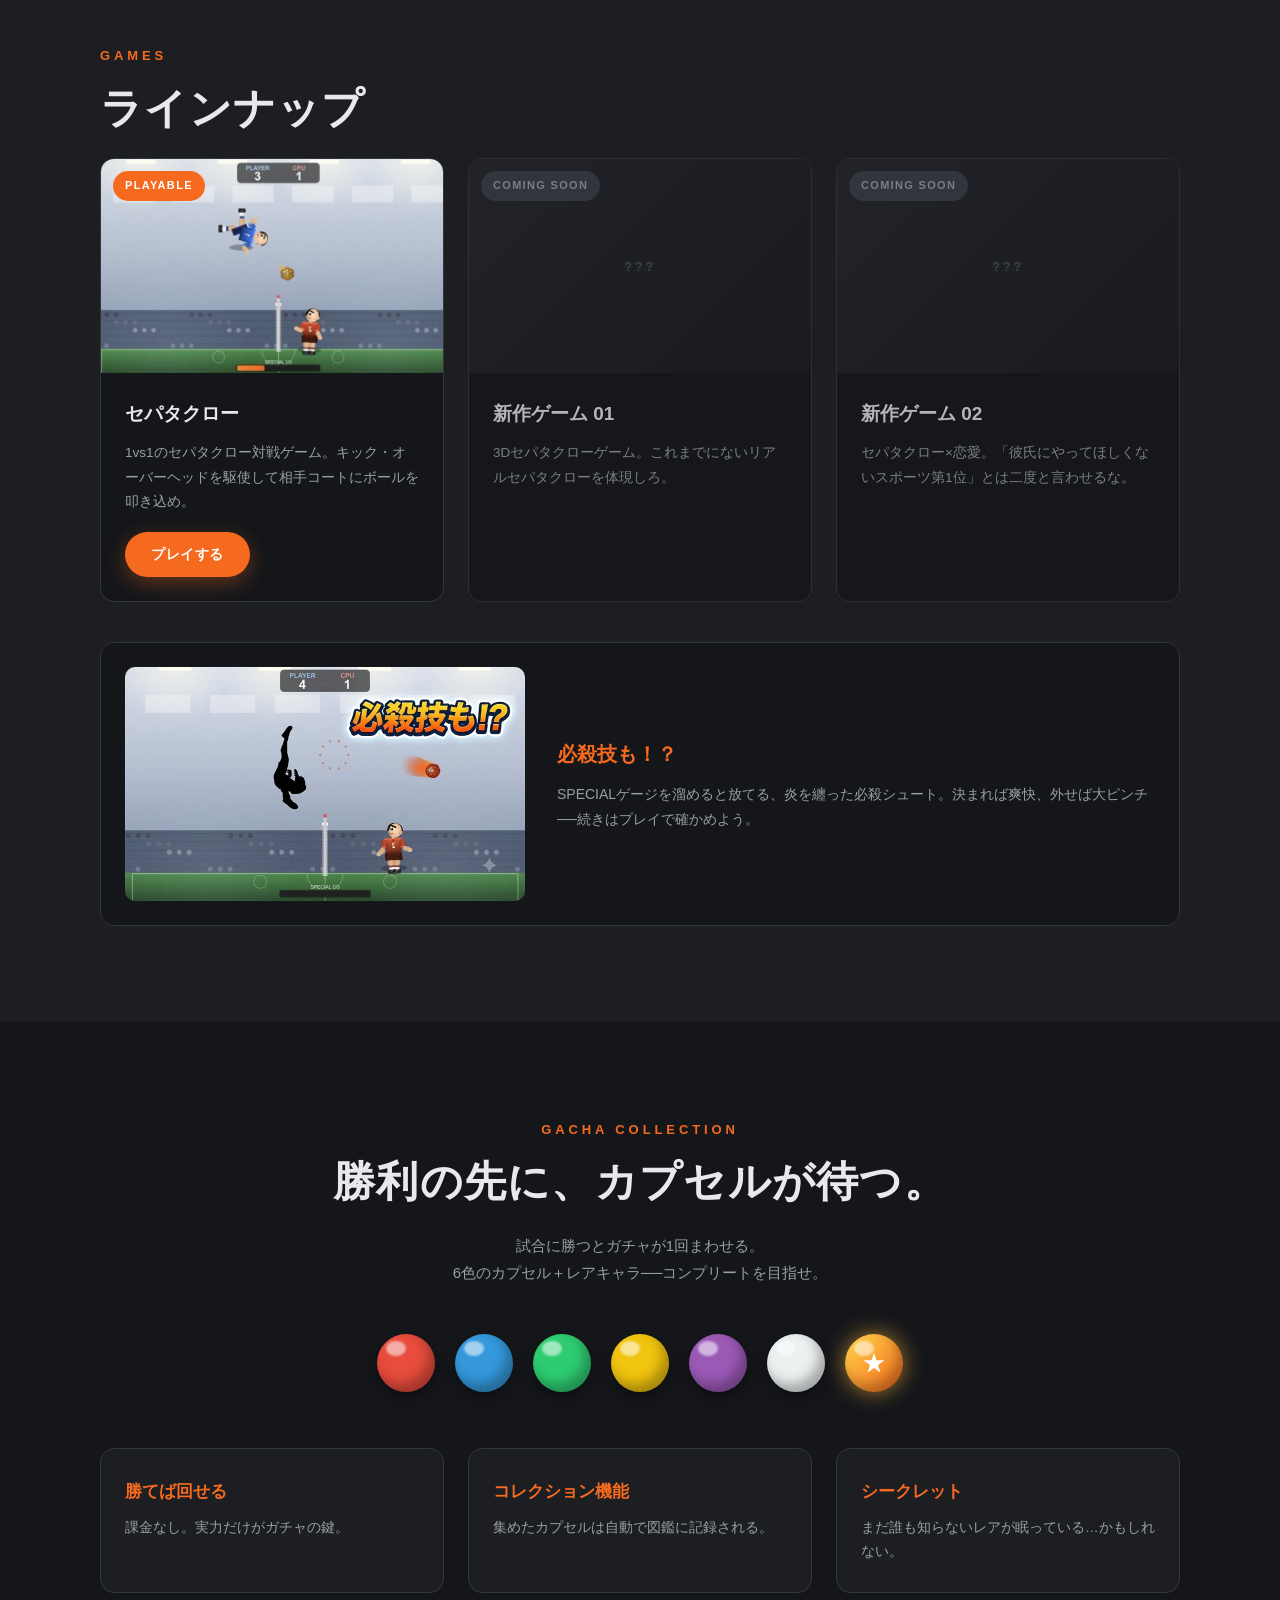
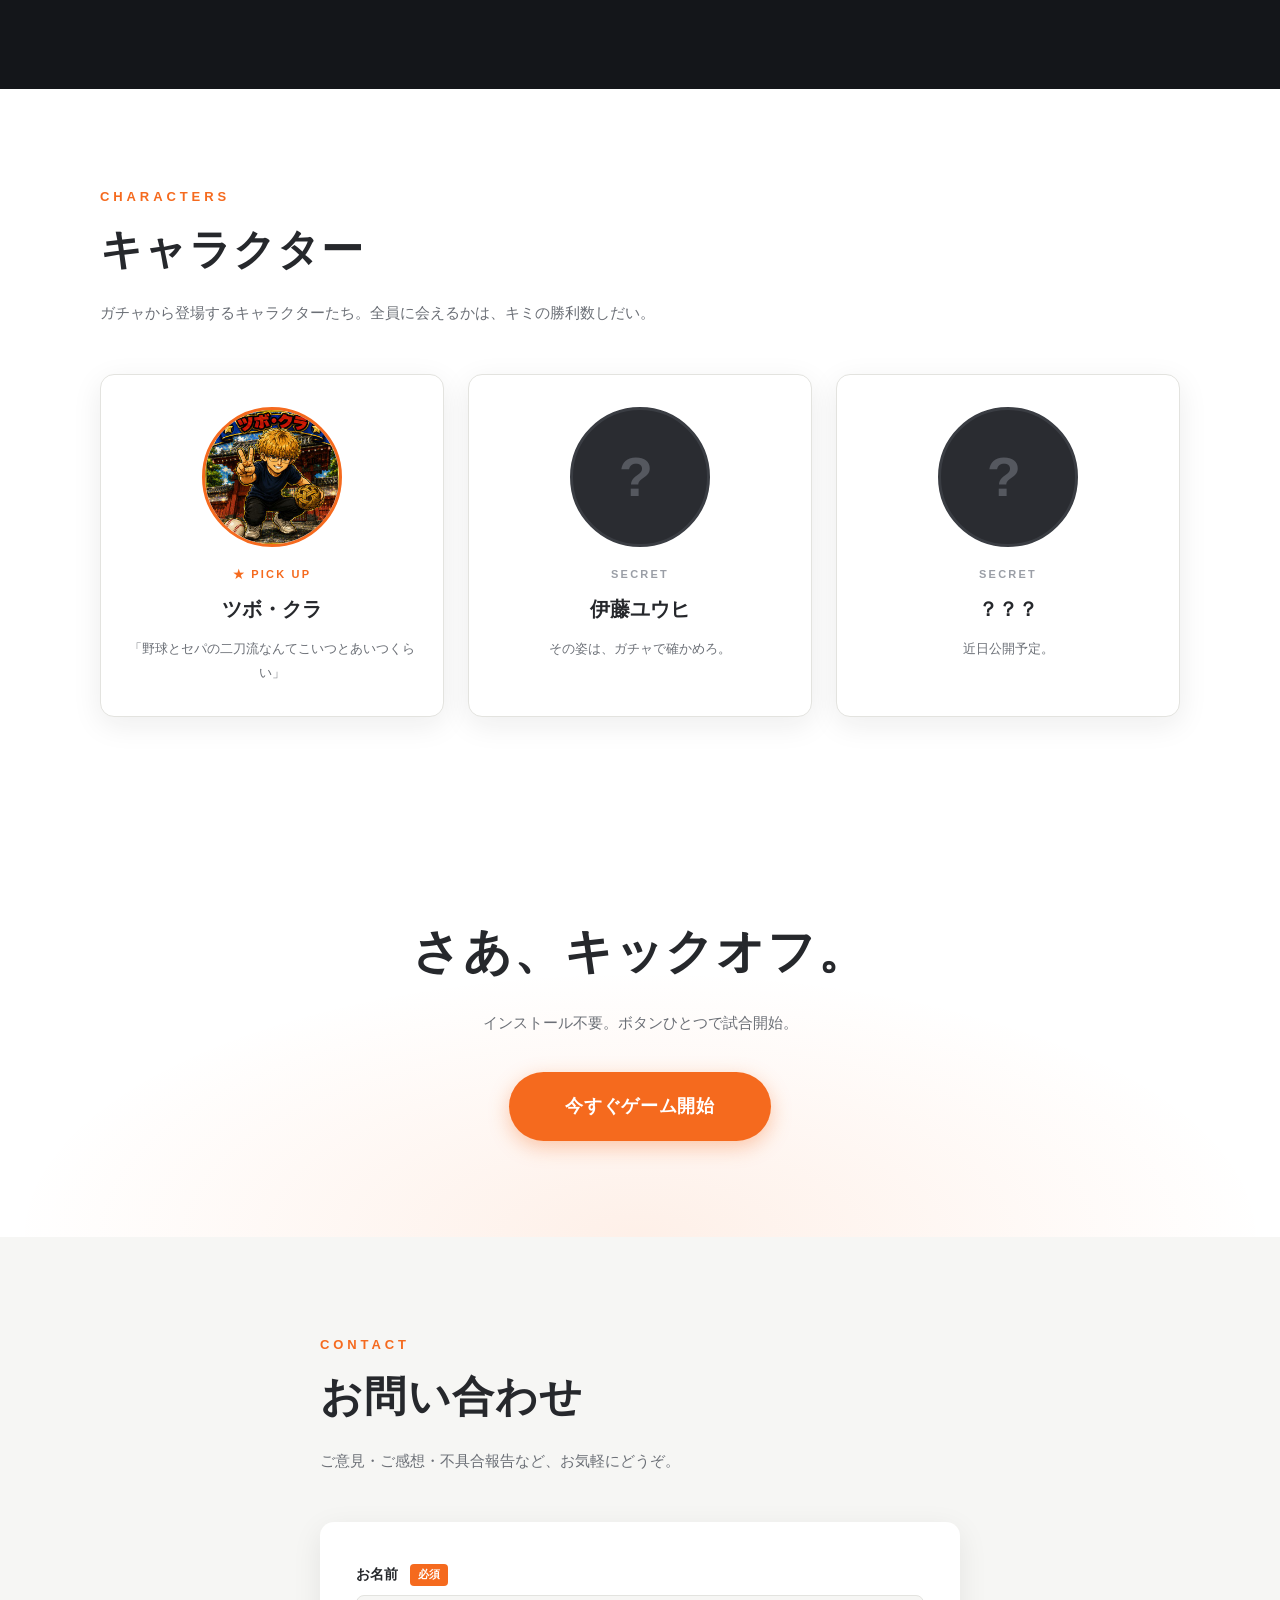
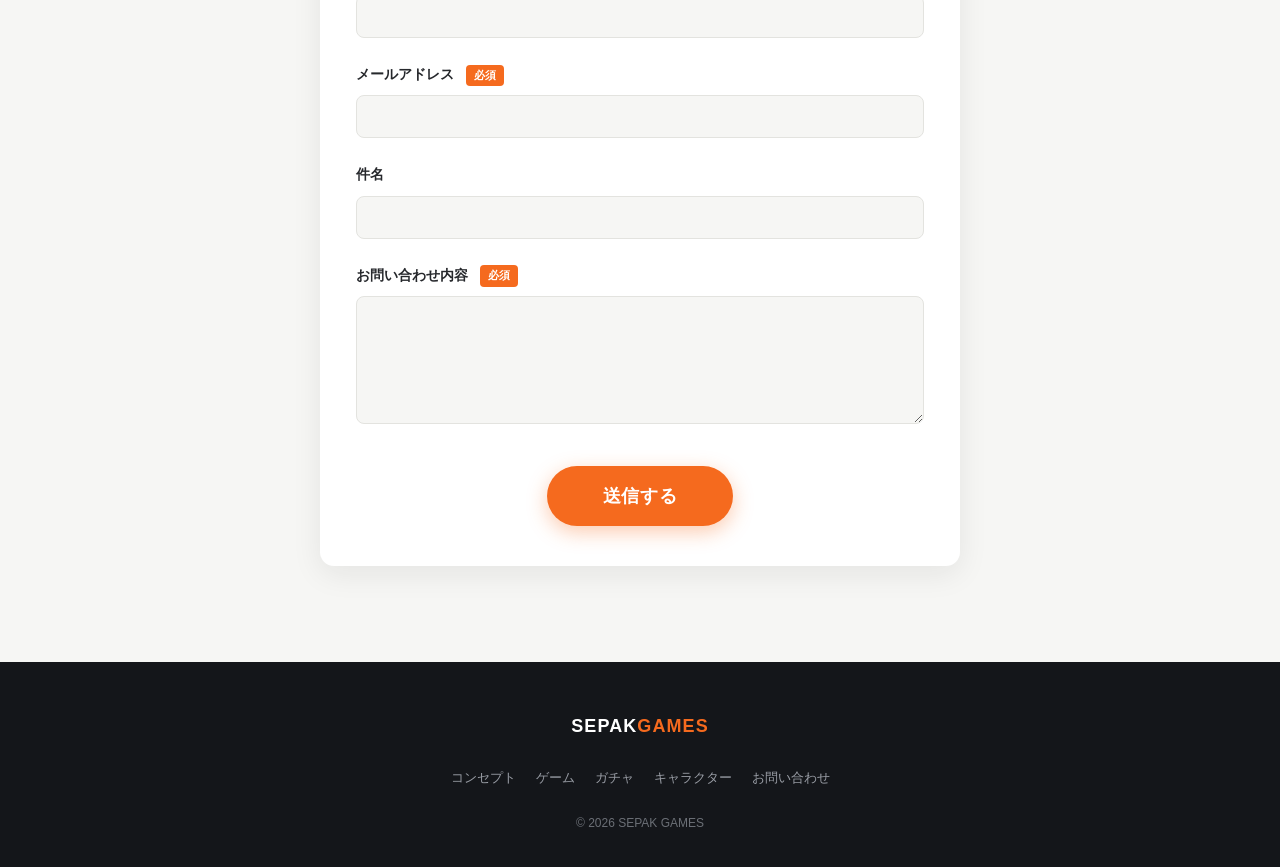
==== commit fe5a36f7: "新作ゲームのタイトルを汎用名に戻し、予告文へ内容を集約 Co-Authored-By: Claude Opus 4.8 <noreply@anthropic.com>" ====
--- a/index.html
+++ b/index.html
@@ -147,8 +147,8 @@
           <span class="game-badge badge-coming">COMING SOON</span>
         </div>
         <div class="game-body">
-          <h3>3Dセパタクロー</h3>
-          <p>これまでにないリアルセパタクローを体現しろ。</p>
+          <h3>新作ゲーム 01</h3>
+          <p>3Dセパタクローゲーム。これまでにないリアルセパタクローを体現しろ。</p>
         </div>
       </article>
 
@@ -158,8 +158,8 @@
           <span class="game-badge badge-coming">COMING SOON</span>
         </div>
         <div class="game-body">
-          <h3>セパタクロー×恋愛</h3>
-          <p>「彼氏にやってほしくないスポーツ第1位」とは二度と言わせるな。</p>
+          <h3>新作ゲーム 02</h3>
+          <p>セパタクロー×恋愛。「彼氏にやってほしくないスポーツ第1位」とは二度と言わせるな。</p>
         </div>
       </article>
 
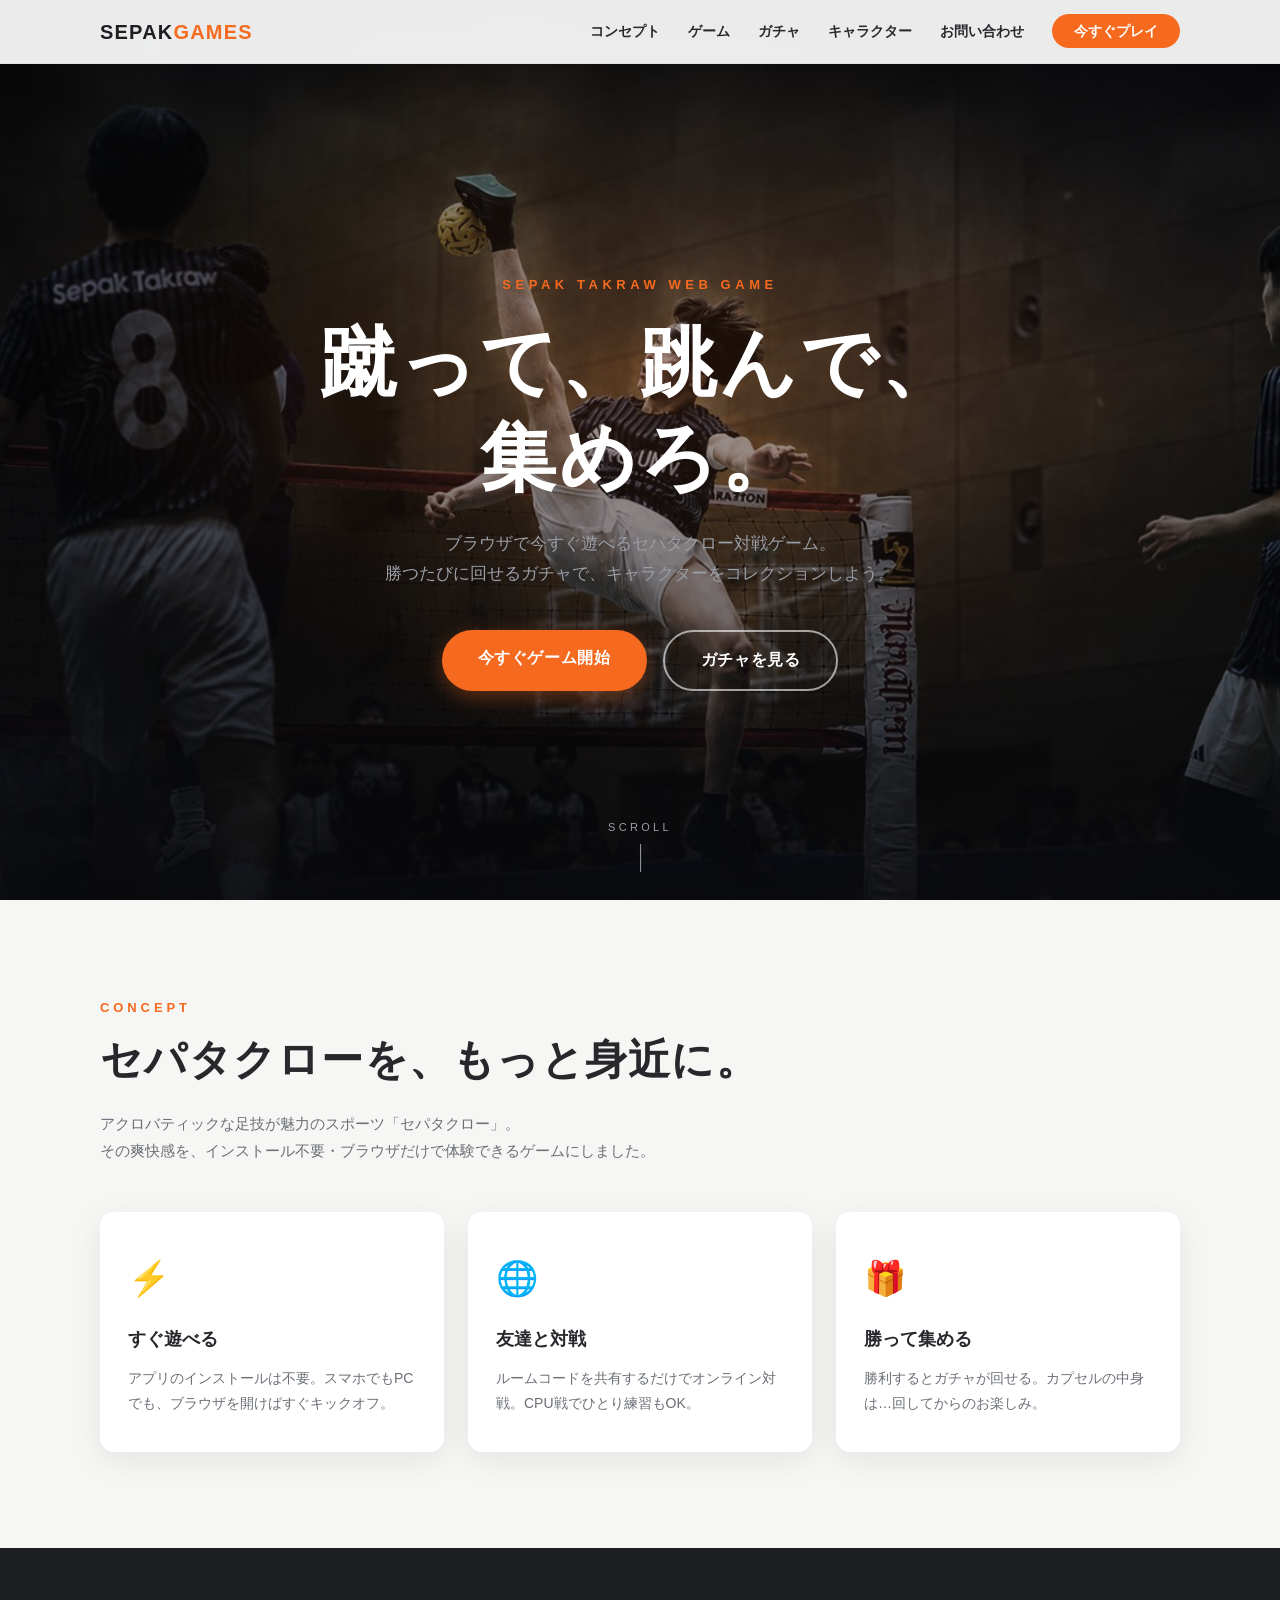
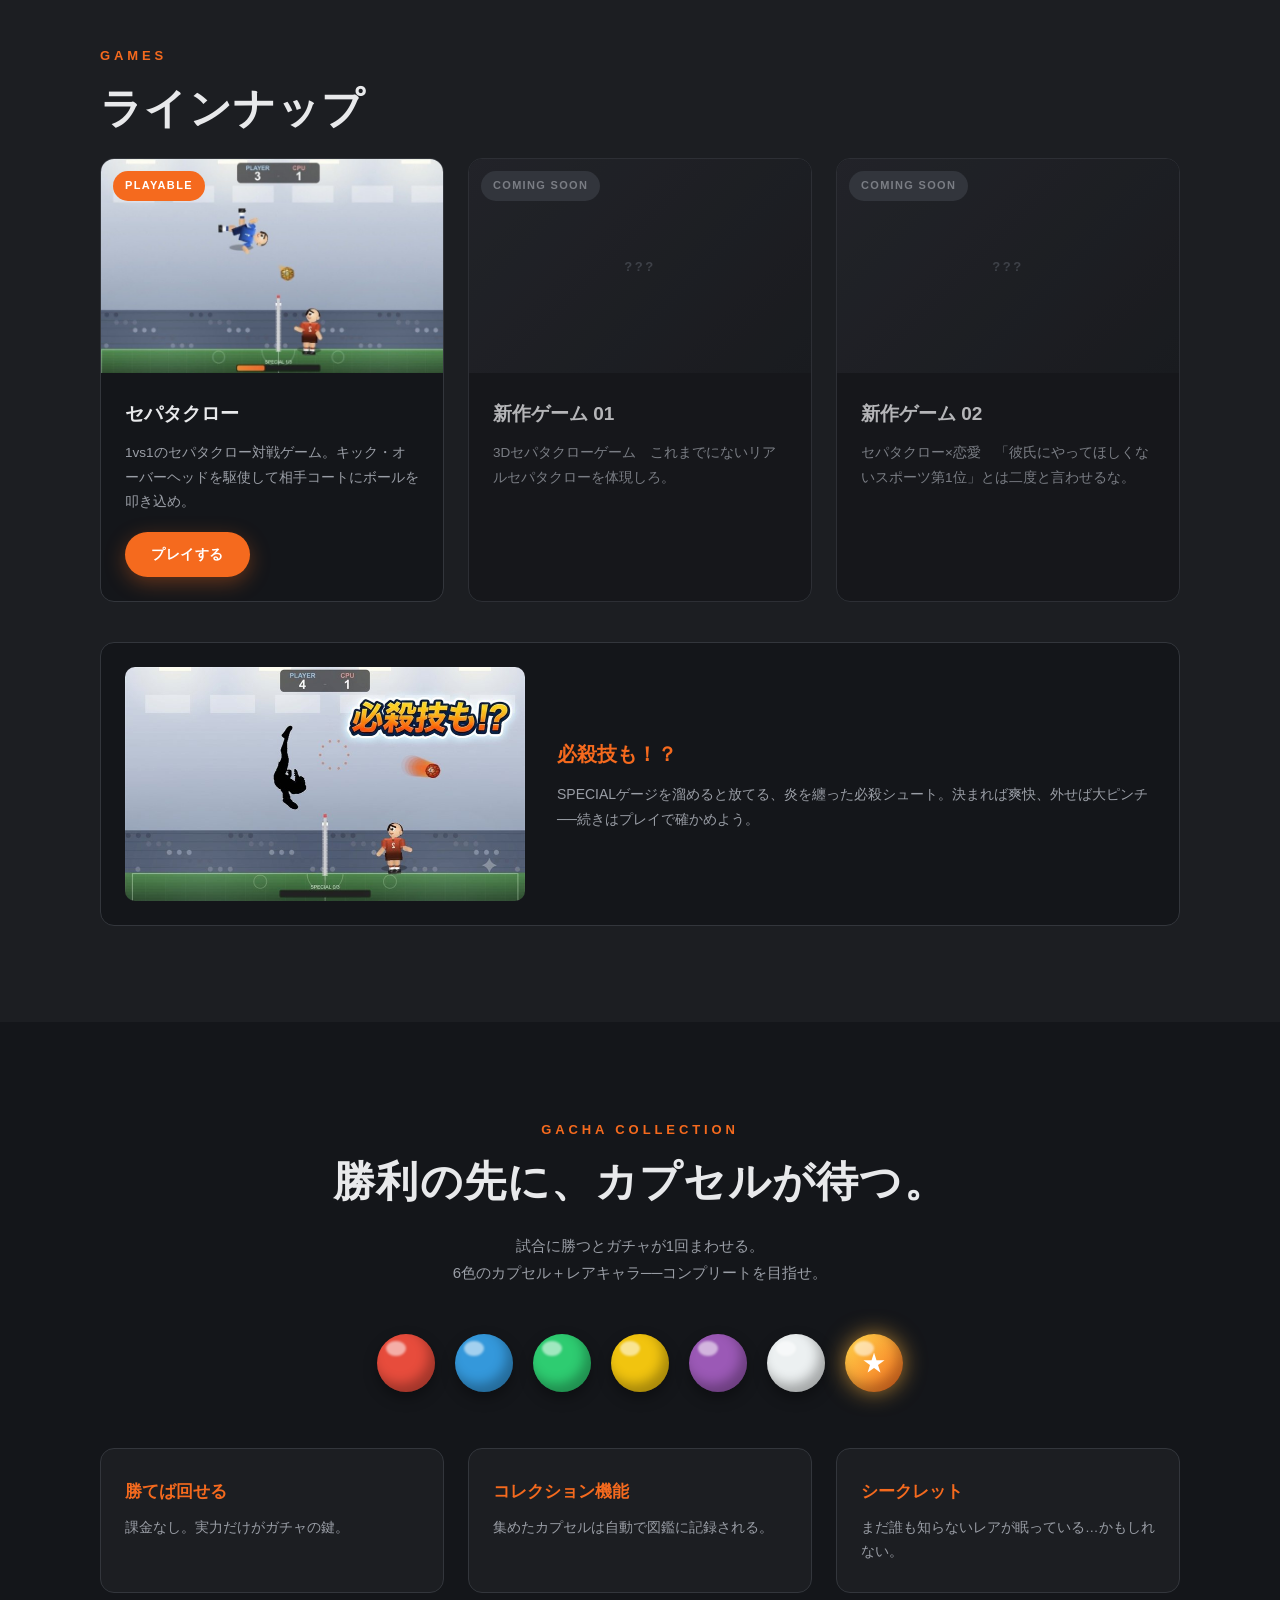
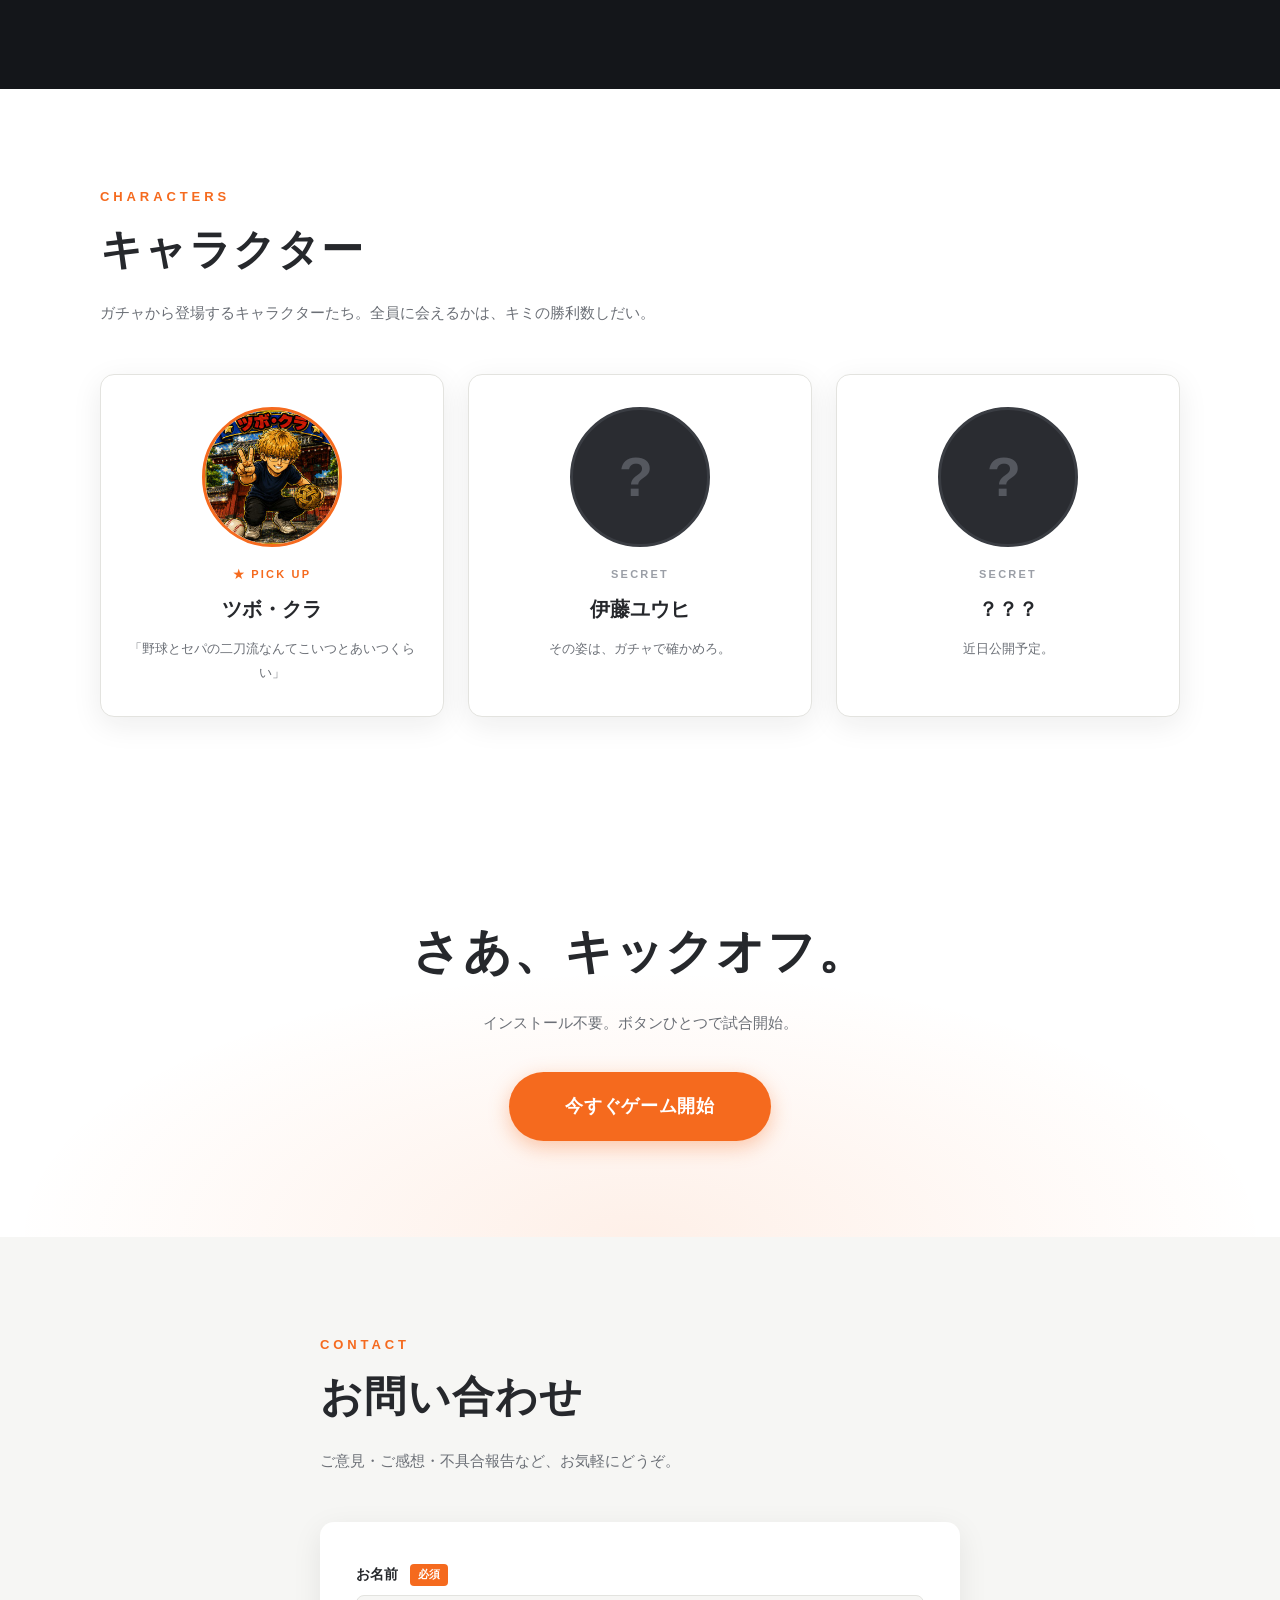
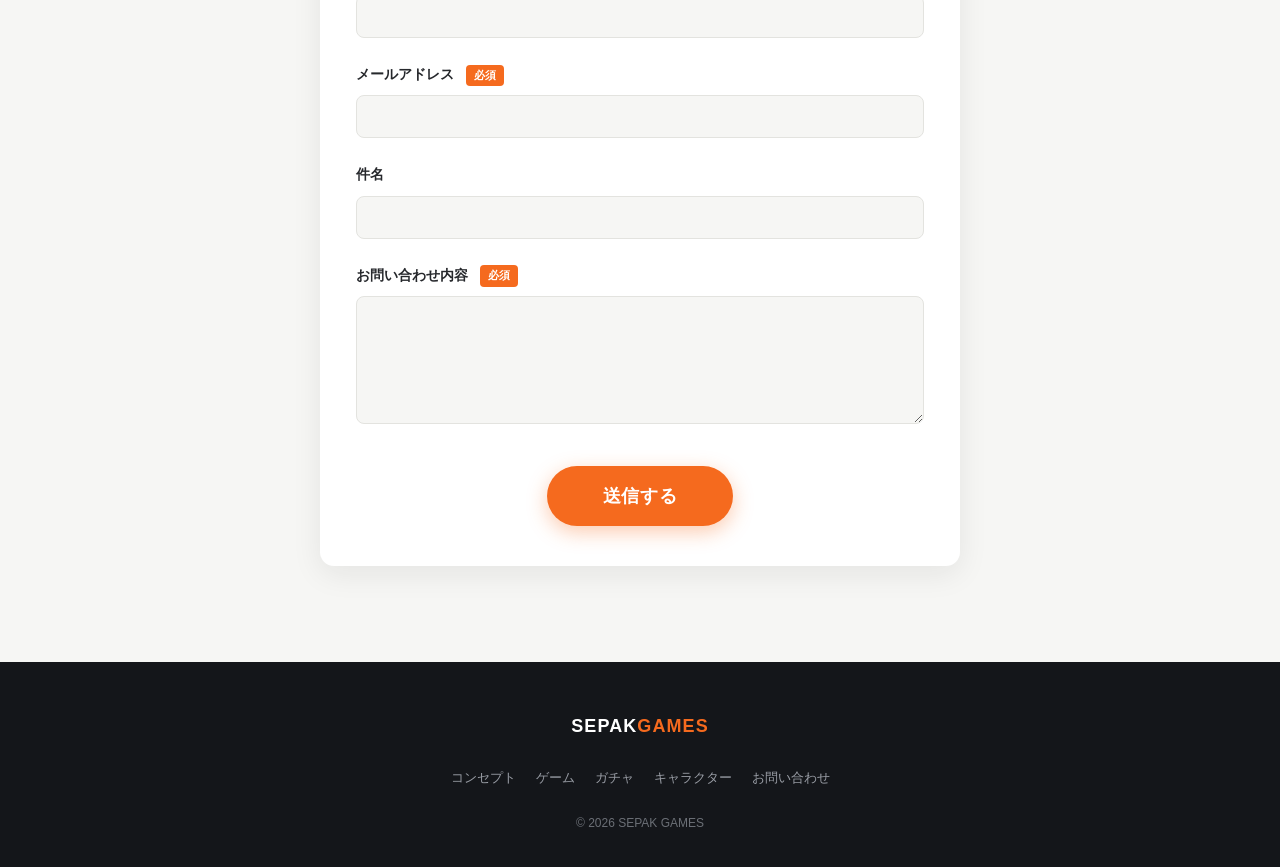
==== commit 2513373e: "新作ゲーム予告文の区切りを句点からスペースに変更 Co-Authored-By: Claude Opus 4.8 <noreply@anthropic.com>" ====
--- a/index.html
+++ b/index.html
@@ -148,7 +148,7 @@
         </div>
         <div class="game-body">
           <h3>新作ゲーム 01</h3>
-          <p>3Dセパタクローゲーム。これまでにないリアルセパタクローを体現しろ。</p>
+          <p>3Dセパタクローゲーム　これまでにないリアルセパタクローを体現しろ。</p>
         </div>
       </article>
 
@@ -159,7 +159,7 @@
         </div>
         <div class="game-body">
           <h3>新作ゲーム 02</h3>
-          <p>セパタクロー×恋愛。「彼氏にやってほしくないスポーツ第1位」とは二度と言わせるな。</p>
+          <p>セパタクロー×恋愛　「彼氏にやってほしくないスポーツ第1位」とは二度と言わせるな。</p>
         </div>
       </article>
 
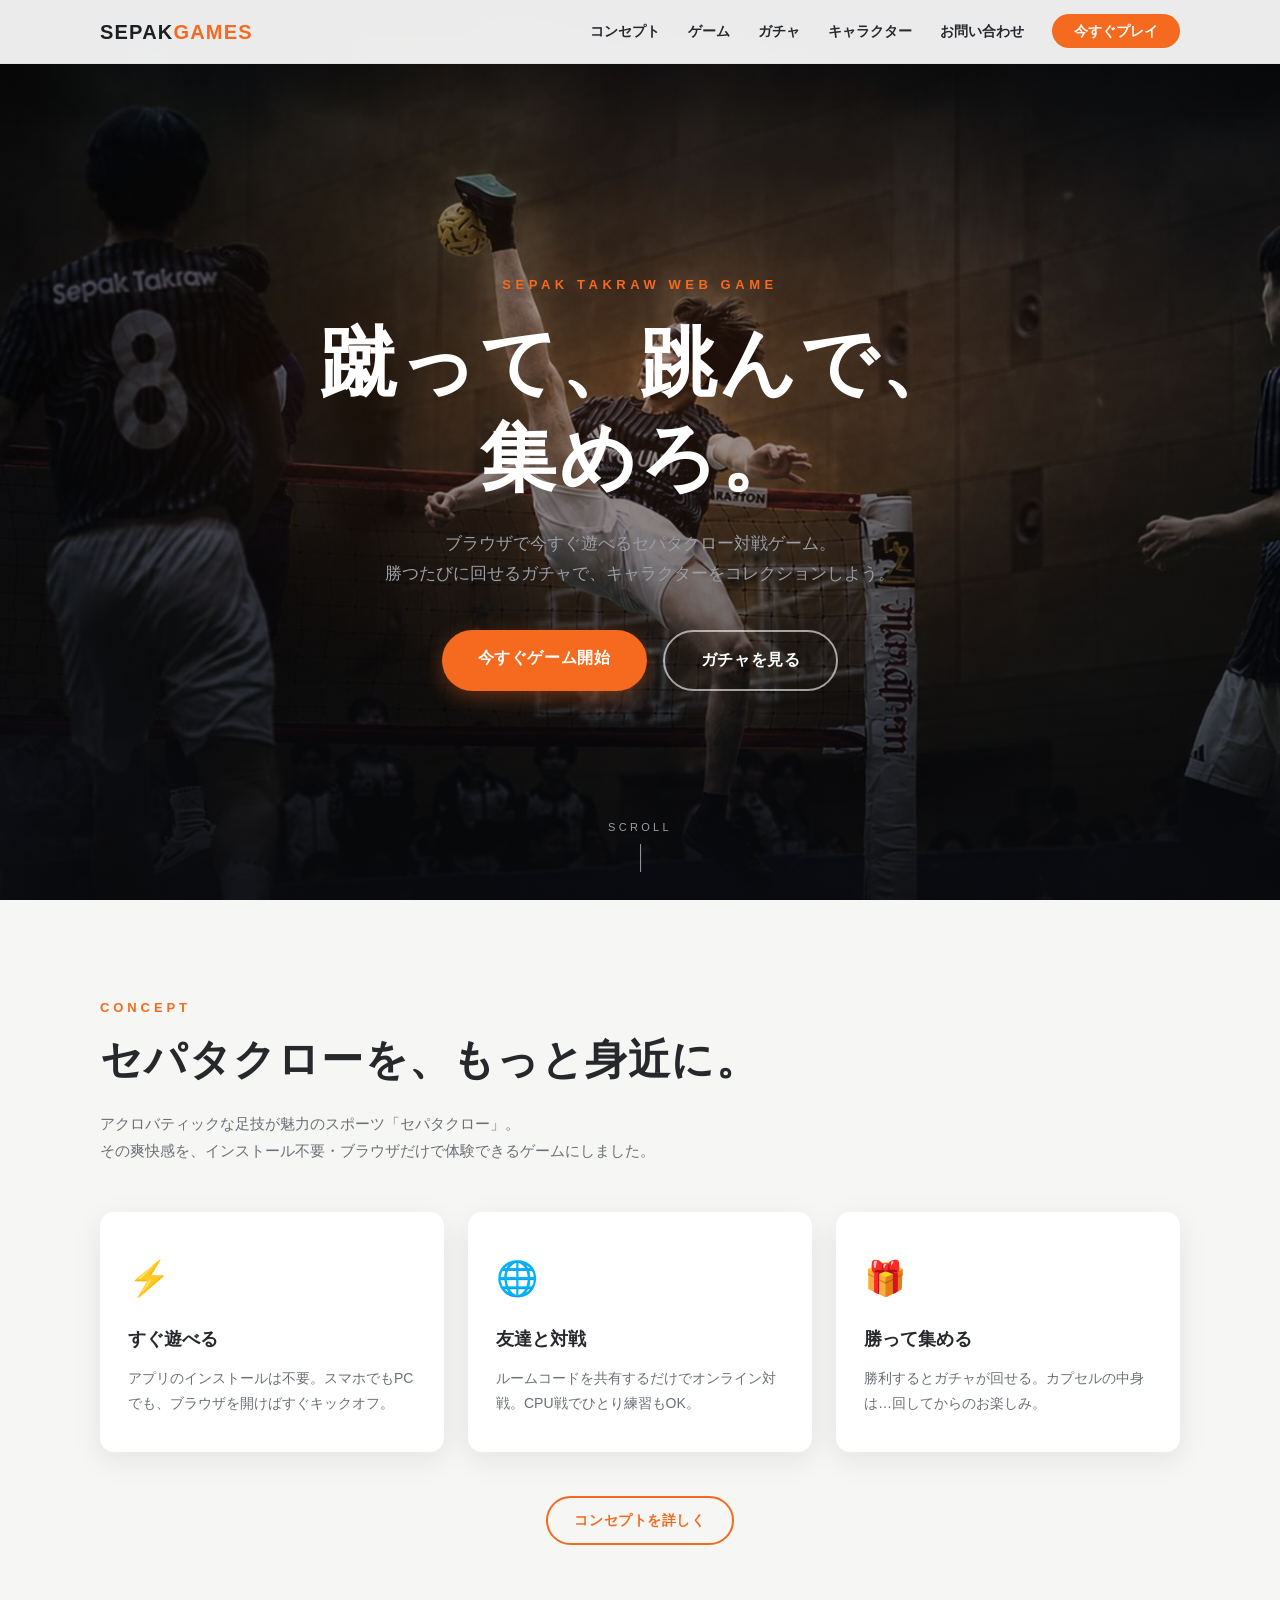
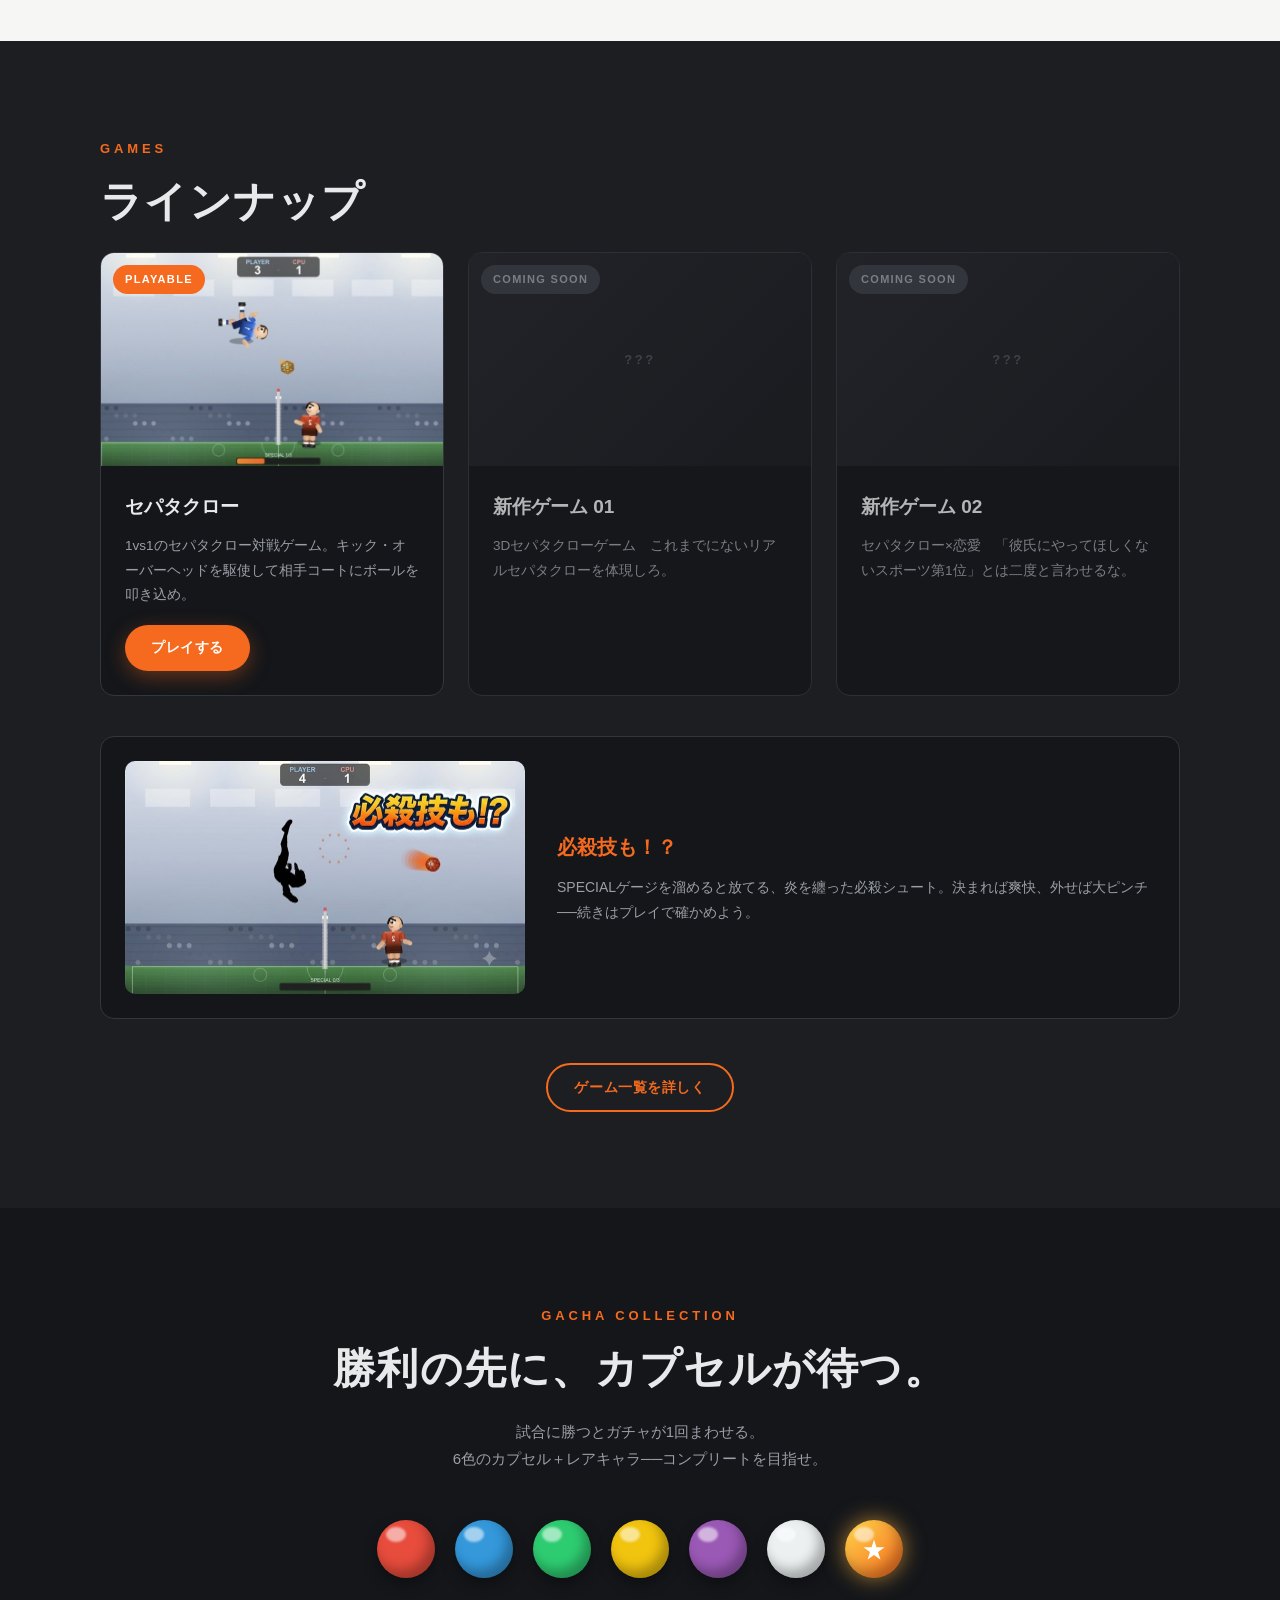
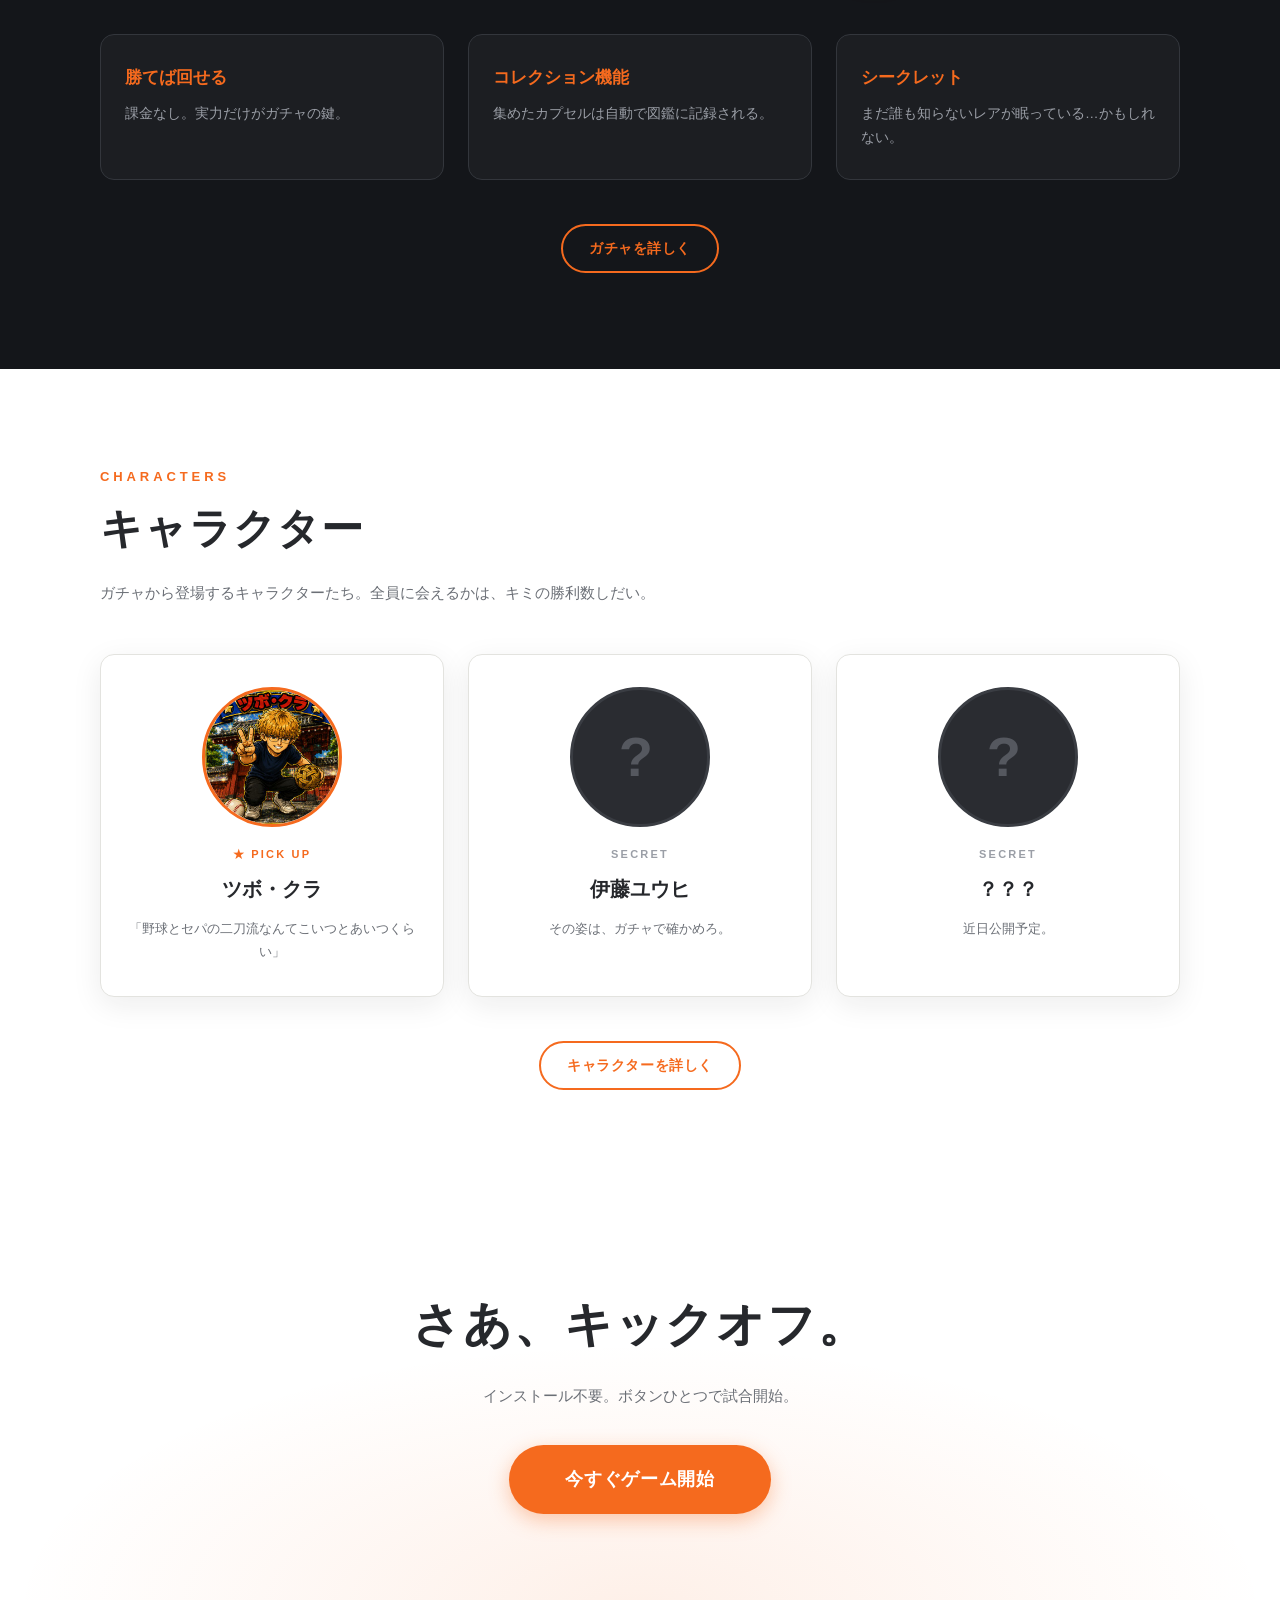
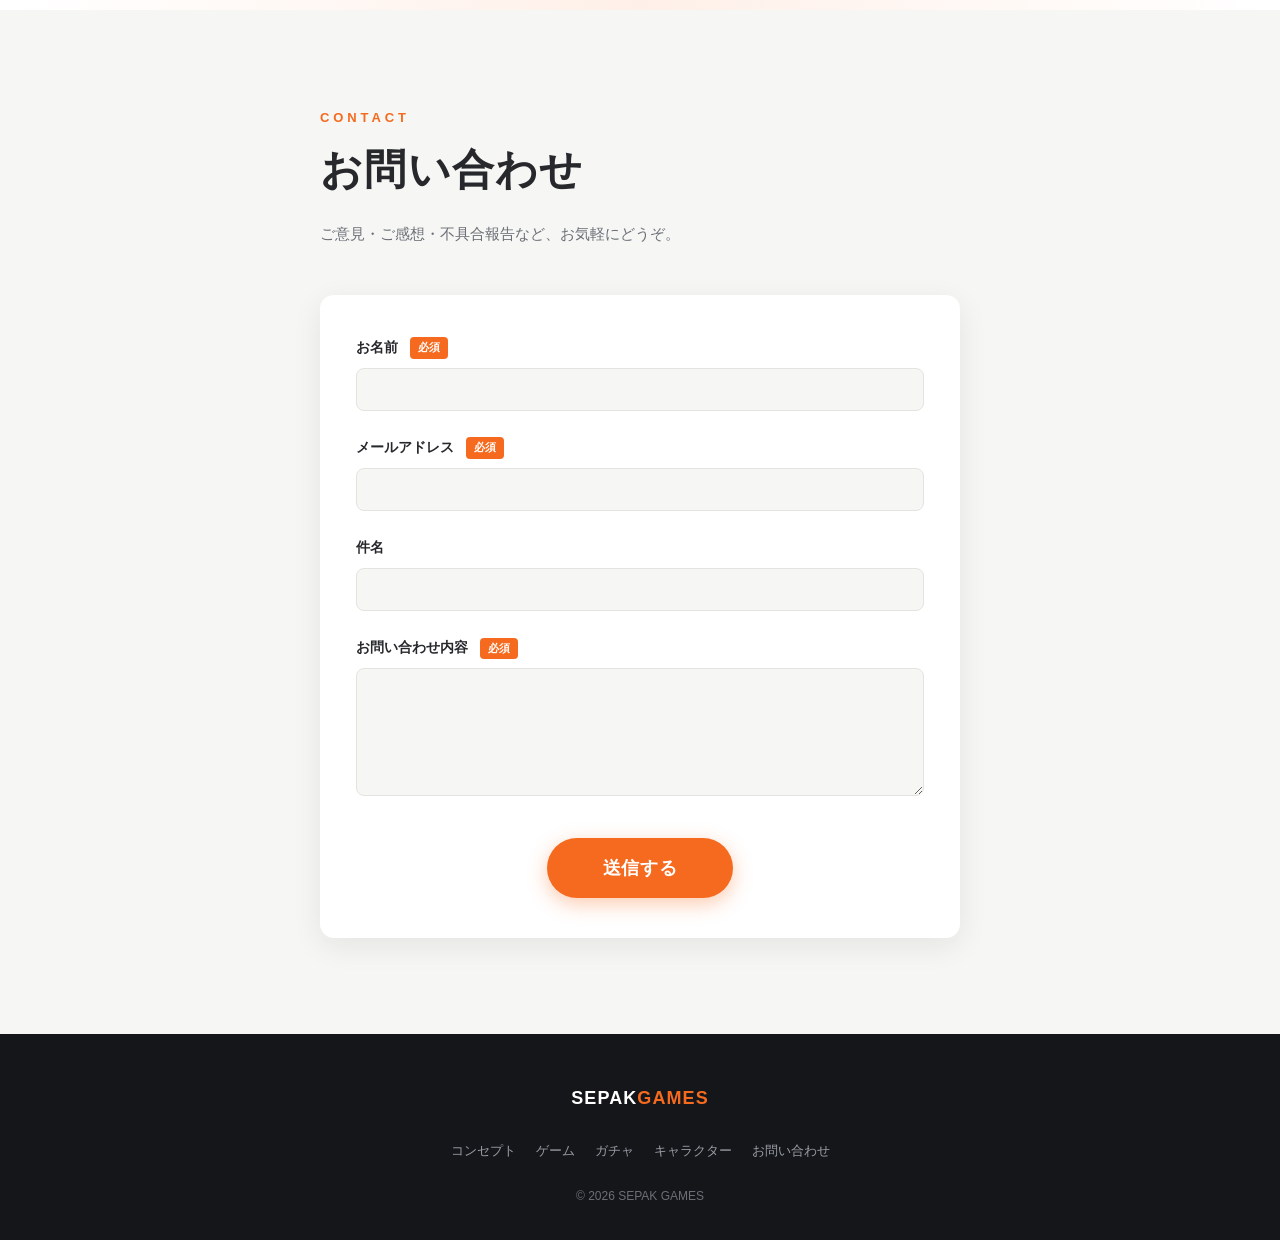
==== commit 5c17ed8f: "ナビをアンカースクロールから個別ページ遷移型に変更 トップページ(1枚スクロール)は維持しつつ、ヘッダー/フッターの各メニューを concept/games/gacha/characters/cont" ====
--- a/index.html
+++ b/index.html
@@ -55,7 +55,7 @@
 <!-- ══════════ ヘッダー ══════════ -->
 <header class="site-header">
   <div class="container header-inner">
-    <a href="#" class="logo">SEPAK<span>GAMES</span></a>
+    <a href="index.html" class="logo">SEPAK<span>GAMES</span></a>
 
     <!-- ハンバーガーメニュー（CSSのみで動作） -->
     <input type="checkbox" id="nav-toggle" class="nav-toggle">
@@ -65,12 +65,12 @@
 
     <nav class="global-nav">
       <ul>
-        <li><a href="#concept">コンセプト</a></li>
-        <li><a href="#games">ゲーム</a></li>
-        <li><a href="#gacha">ガチャ</a></li>
-        <li><a href="#characters">キャラクター</a></li>
-        <li><a href="#contact">お問い合わせ</a></li>
-        <li><a href="#play" class="nav-cta">今すぐプレイ</a></li>
+        <li><a href="concept.html">コンセプト</a></li>
+        <li><a href="games.html">ゲーム</a></li>
+        <li><a href="gacha.html">ガチャ</a></li>
+        <li><a href="characters.html">キャラクター</a></li>
+        <li><a href="contact.html">お問い合わせ</a></li>
+        <li><a href="https://shinnosukeodahara1109shusyoku-crypto.github.io/Sepak-takrawgame/" target="_blank" rel="noopener" class="nav-cta">今すぐプレイ</a></li>
       </ul>
     </nav>
   </div>
@@ -87,7 +87,7 @@
     <p class="hero-lead">ブラウザで今すぐ遊べるセパタクロー対戦ゲーム。<br class="pc-only">勝つたびに回せるガチャで、キャラクターをコレクションしよう。</p>
     <div class="hero-actions">
       <a href="https://shinnosukeodahara1109shusyoku-crypto.github.io/Sepak-takrawgame/" target="_blank" rel="noopener" class="btn btn-primary">今すぐゲーム開始</a>
-      <a href="#gacha" class="btn btn-ghost">ガチャを見る</a>
+      <a href="gacha.html" class="btn btn-ghost">ガチャを見る</a>
     </div>
   </div>
   <div class="hero-scroll" aria-hidden="true">SCROLL</div>
@@ -119,6 +119,7 @@
         <p>勝利するとガチャが回せる。カプセルの中身は…回してからのお楽しみ。</p>
       </div>
     </div>
+    <div class="section-more"><a href="concept.html" class="btn btn-outline btn-sm">コンセプトを詳しく</a></div>
   </div>
 </section>
 
@@ -173,6 +174,7 @@
         <p>SPECIALゲージを溜めると放てる、炎を纏った必殺シュート。決まれば爽快、外せば大ピンチ──続きはプレイで確かめよう。</p>
       </div>
     </aside>
+    <div class="section-more"><a href="games.html" class="btn btn-outline btn-sm">ゲーム一覧を詳しく</a></div>
   </div>
 </section>
 
@@ -210,6 +212,7 @@
         <p>まだ誰も知らないレアが眠っている…かもしれない。</p>
       </div>
     </div>
+    <div class="section-more"><a href="gacha.html" class="btn btn-outline btn-sm">ガチャを詳しく</a></div>
   </div>
 </section>
 
@@ -249,6 +252,7 @@
       </article>
 
     </div>
+    <div class="section-more"><a href="characters.html" class="btn btn-outline btn-sm">キャラクターを詳しく</a></div>
   </div>
 </section>
 
@@ -303,11 +307,11 @@
   <div class="container footer-inner">
     <p class="footer-logo">SEPAK<span>GAMES</span></p>
     <nav class="footer-nav">
-      <a href="#concept">コンセプト</a>
-      <a href="#games">ゲーム</a>
-      <a href="#gacha">ガチャ</a>
-      <a href="#characters">キャラクター</a>
-      <a href="#contact">お問い合わせ</a>
+      <a href="concept.html">コンセプト</a>
+      <a href="games.html">ゲーム</a>
+      <a href="gacha.html">ガチャ</a>
+      <a href="characters.html">キャラクター</a>
+      <a href="contact.html">お問い合わせ</a>
     </nav>
     <p class="copyright">&copy; 2026 SEPAK GAMES</p>
   </div>
@@ -319,6 +323,7 @@
   const form = document.getElementById('contactForm');
   const iframe = document.getElementById('hiddenIframe');
   const success = document.getElementById('formSuccess');
+  if (!form) return;
   let submitted = false;
 
   form.addEventListener('submit', function () {
--- a/css/style.css
+++ b/css/style.css
@@ -85,6 +85,20 @@
 .btn-ghost:hover { border-color: #fff; transform: translateY(-2px); }
 .btn-sm { padding: 10px 26px; font-size: 14px; }
 .btn-lg { padding: 18px 56px; font-size: 18px; }
+/* 明背景・暗背景どちらでも使えるアクセント枠ボタン（詳細ページ誘導用） */
+.btn-outline {
+  background: transparent;
+  color: var(--color-accent);
+  border: 2px solid var(--color-accent);
+}
+.btn-outline:hover {
+  background: var(--color-accent);
+  color: #fff;
+  transform: translateY(-2px);
+}
+
+/* セクション末尾の「詳しく見る／ホームに戻る」導線 */
+.section-more { text-align: center; margin-top: 44px; }
 
 /* ══════════ ヘッダー ══════════ */
 .site-header {
@@ -122,6 +136,8 @@
   transition: color 0.15s;
 }
 .global-nav a:hover { color: var(--color-accent); }
+.global-nav a.active { color: var(--color-accent); }
+.global-nav a.active.nav-cta { color: #fff !important; }
 .nav-cta {
   background: var(--color-accent);
   color: #fff !important;
@@ -213,6 +229,8 @@
 
 /* ══════════ セクション共通 ══════════ */
 .section { padding: 96px 0; }
+/* 個別ページ（mainの先頭がセクション）は固定ヘッダー分の余白を上に確保 */
+main > .section:first-child { padding-top: calc(var(--header-height) + 56px); }
 .section-dark {
   background: var(--color-dark);
   color: var(--color-text-on-dark);
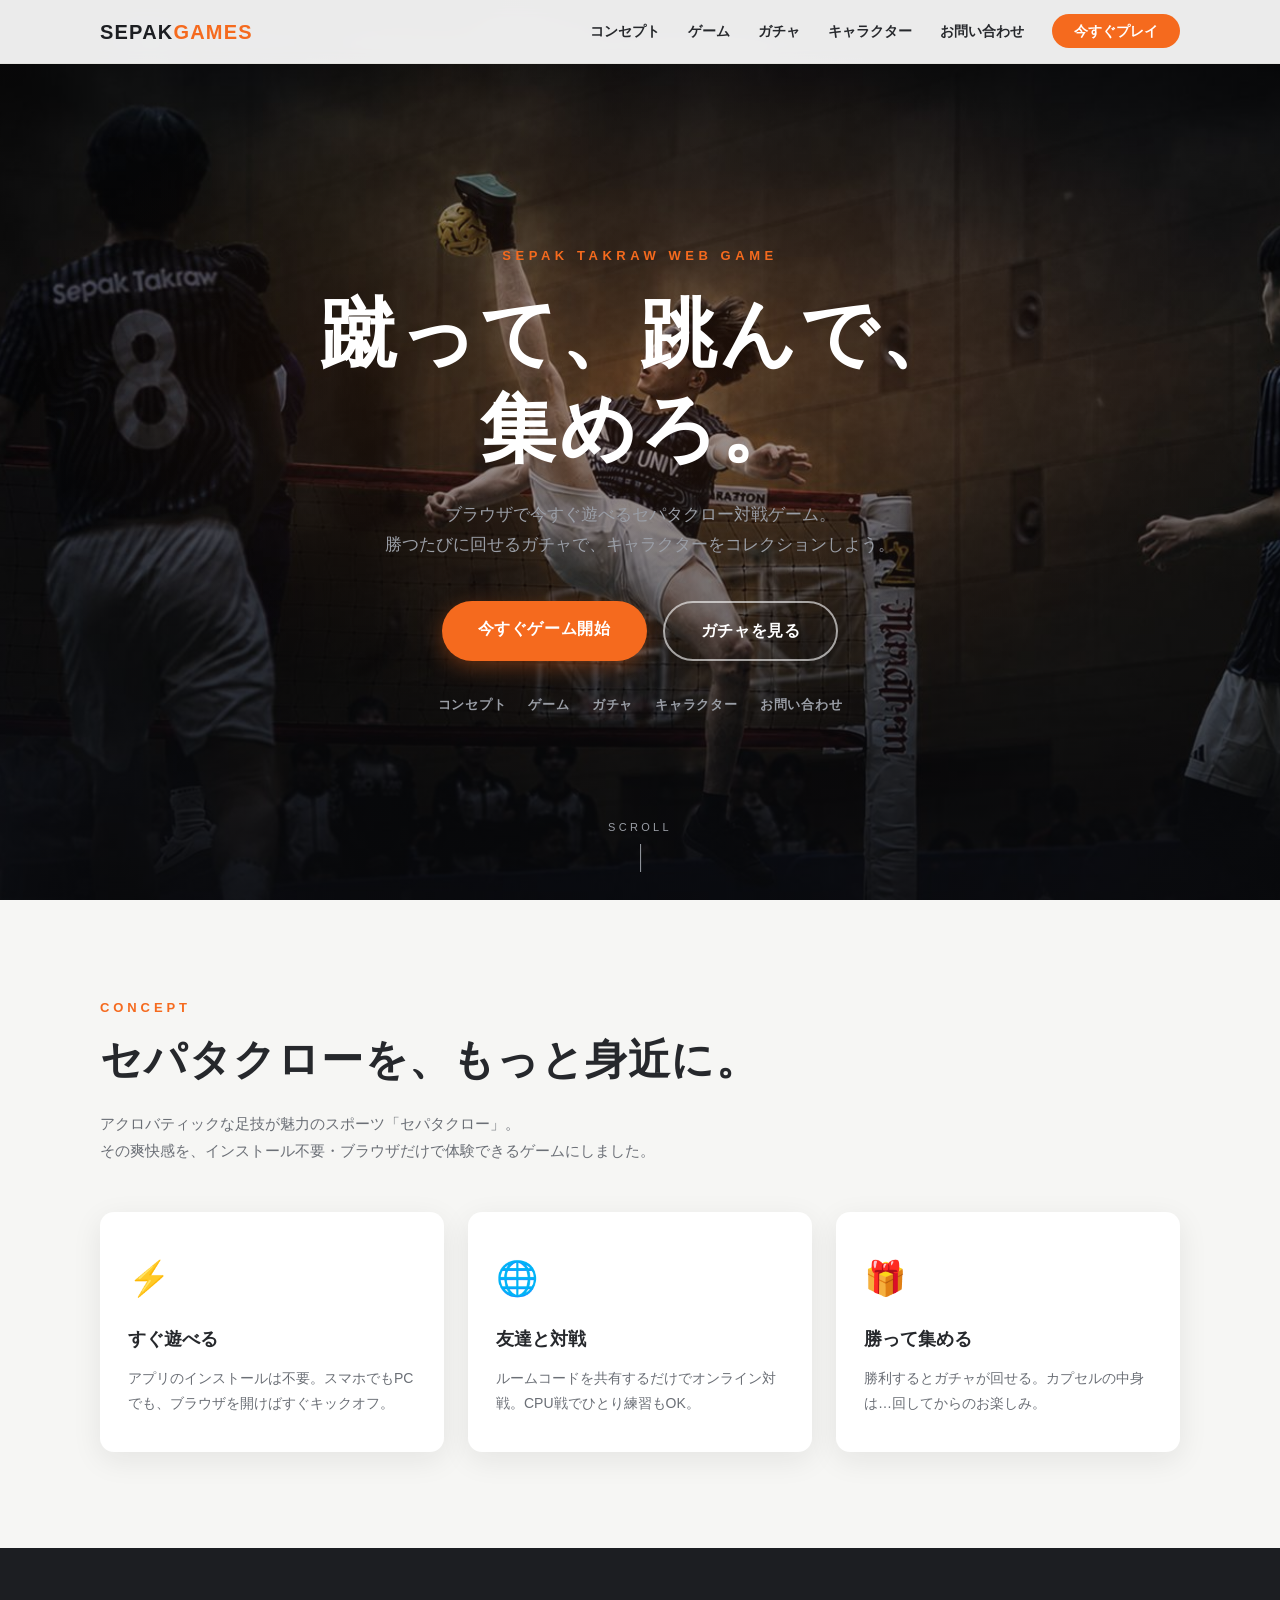
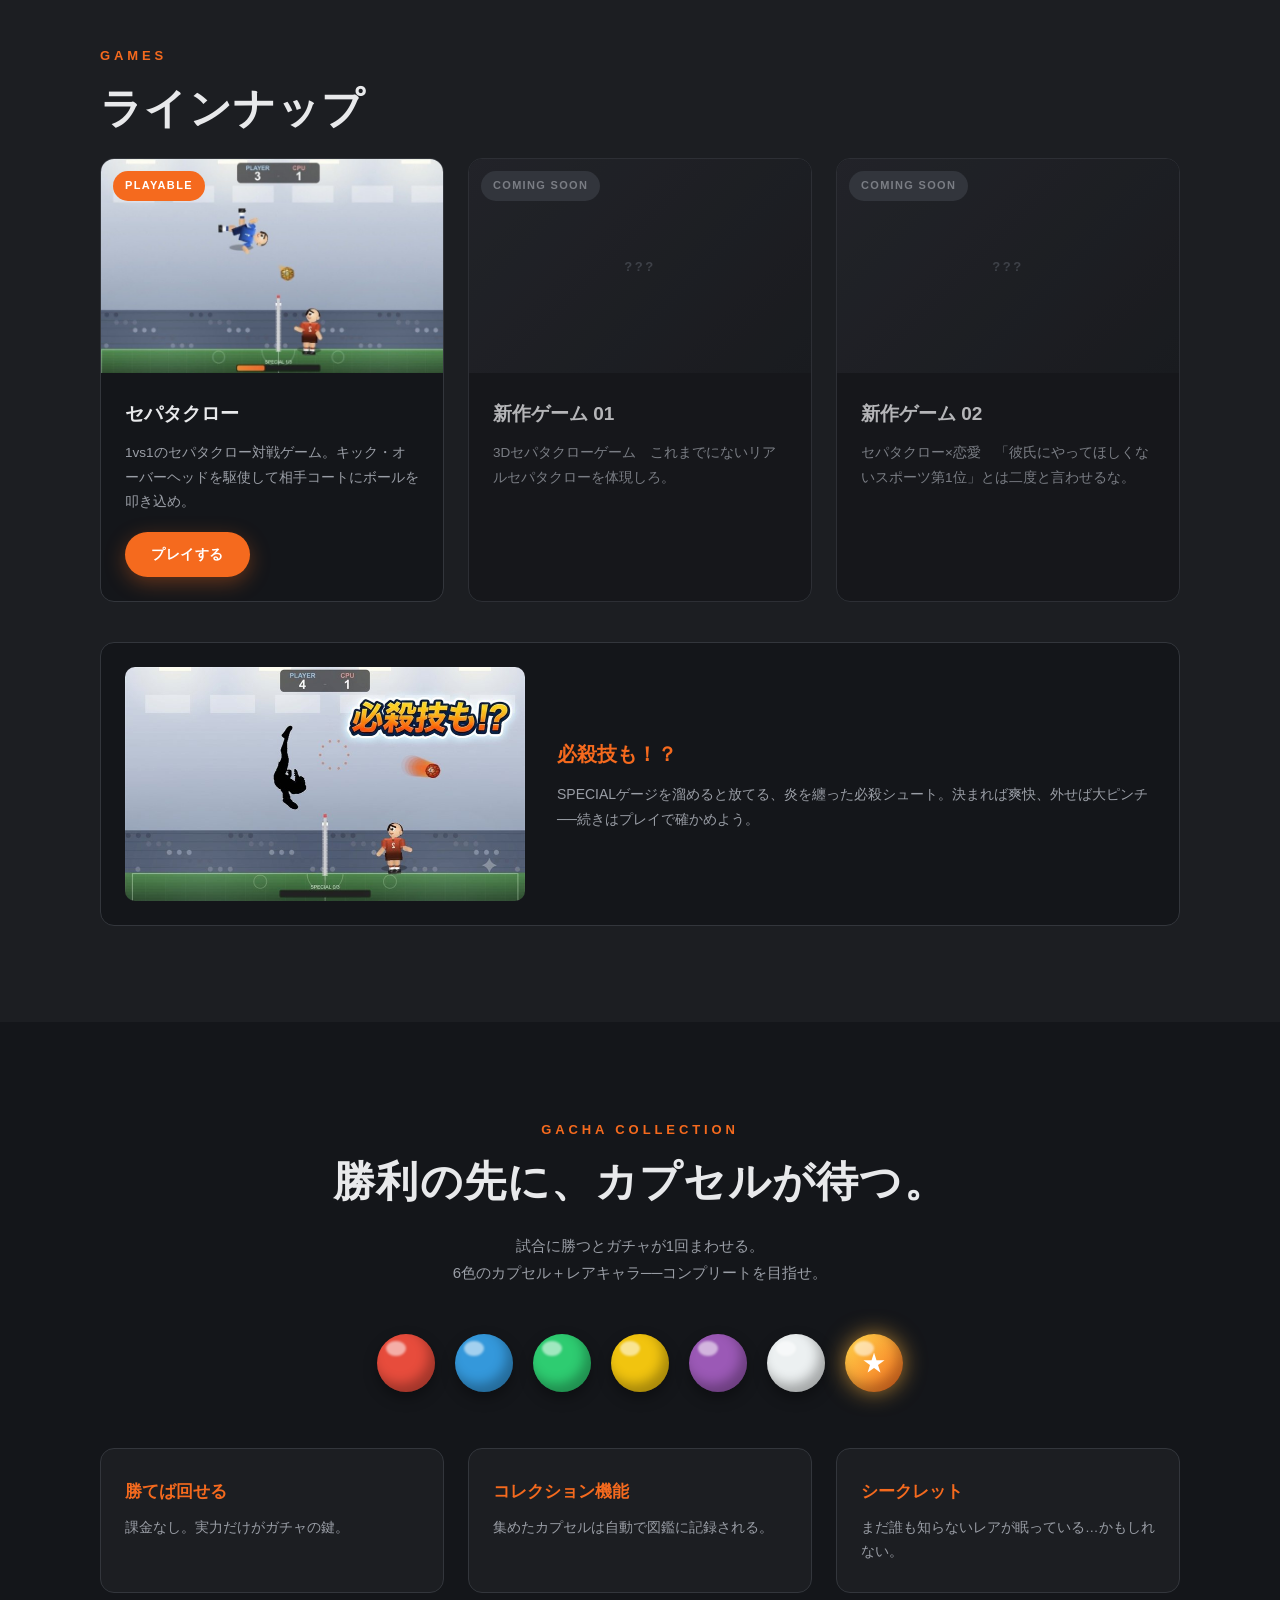
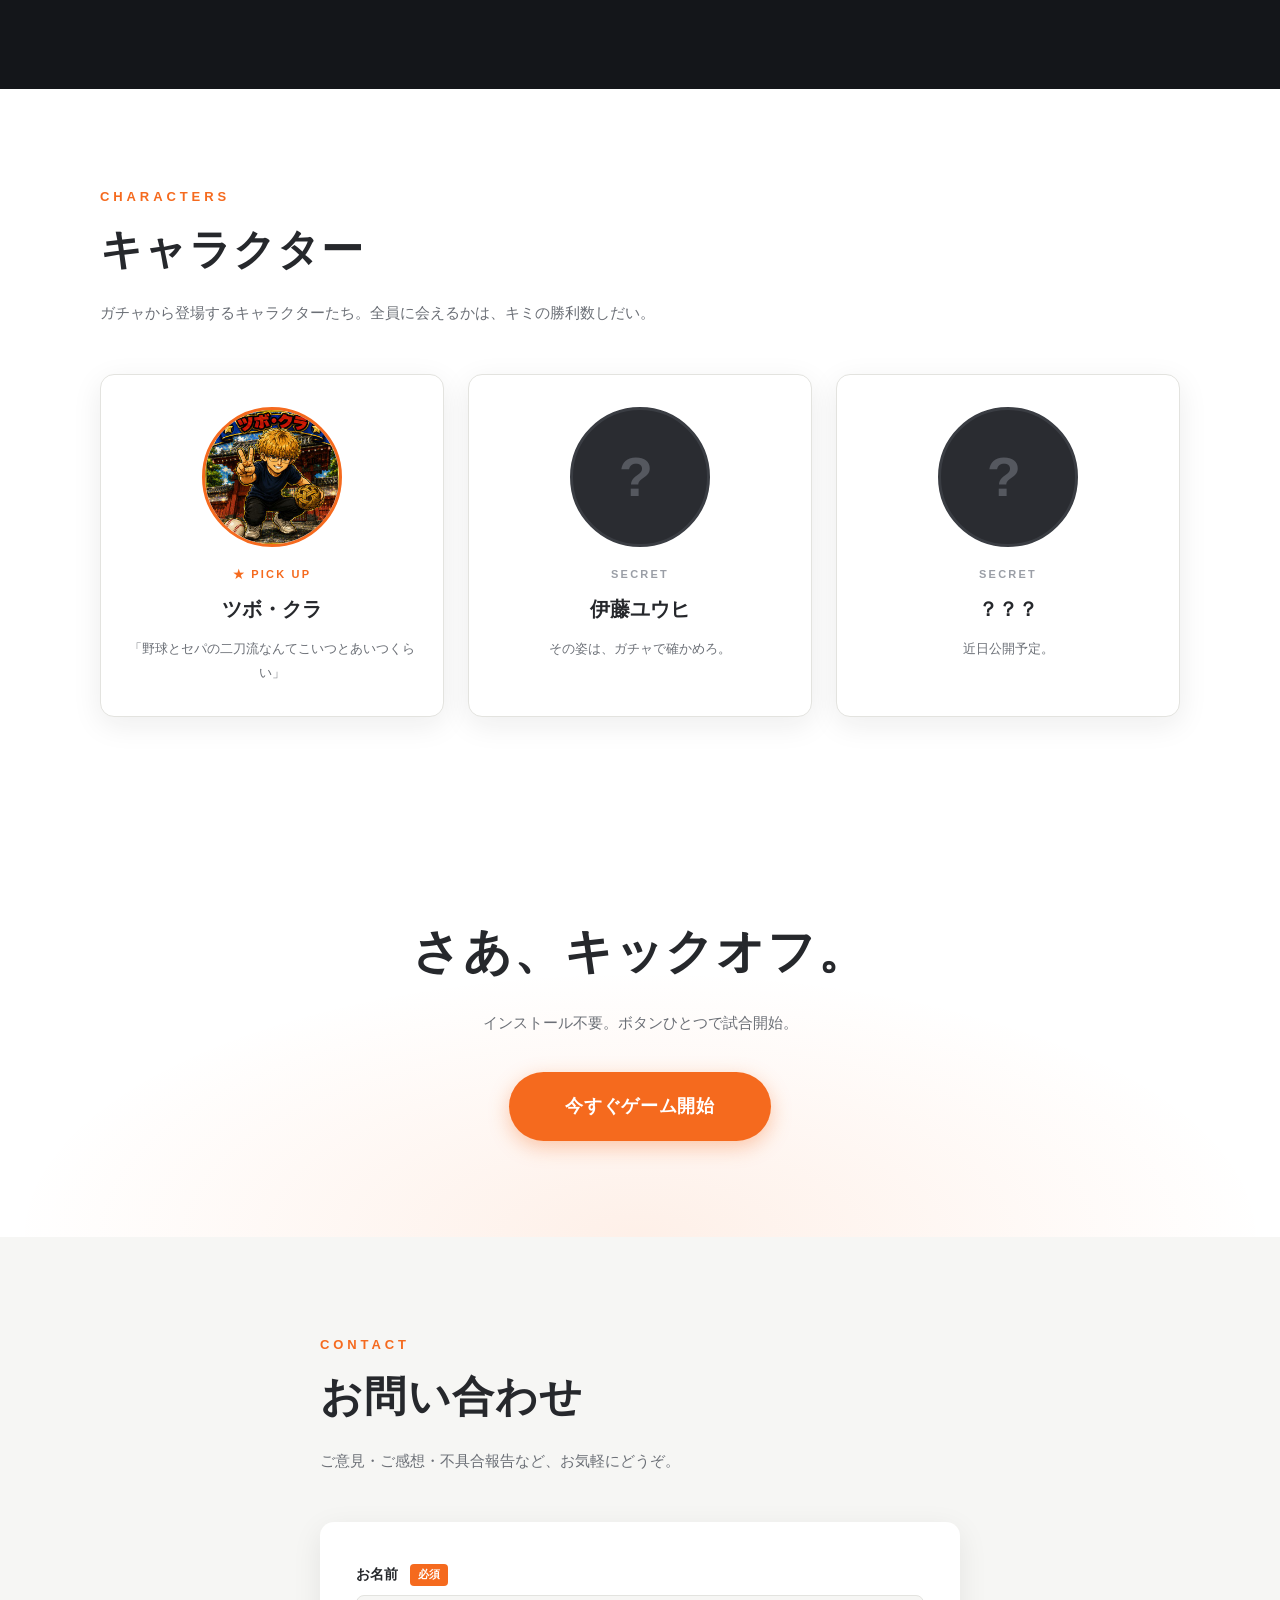
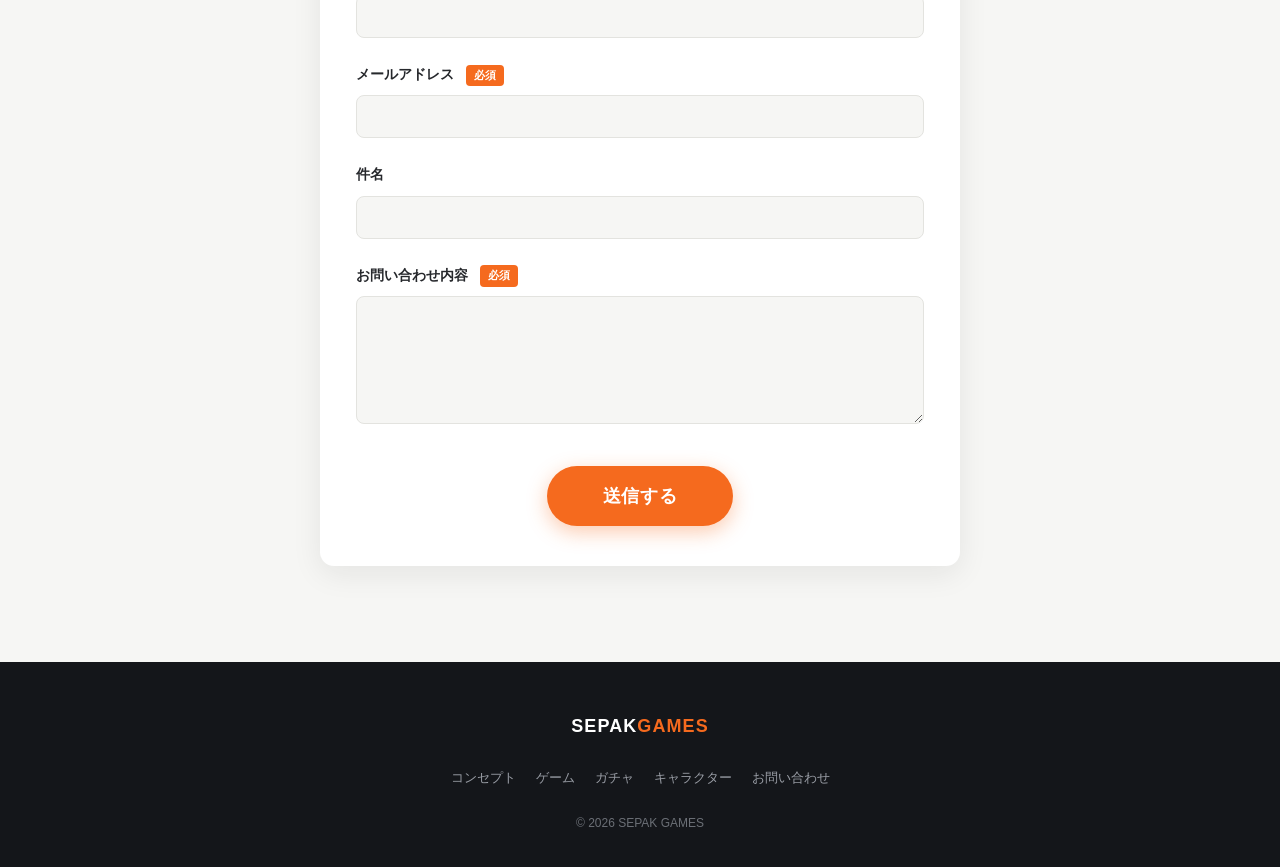
==== commit e624877f: "個別ページを廃止し1枚ページに戻す。ヒーローにセクションリンク集を追加 重複していた詳細ページ(concept/games/gacha/characters/contact)を削除し、 ナビ・フッター" ====
--- a/index.html
+++ b/index.html
@@ -55,7 +55,7 @@
 <!-- ══════════ ヘッダー ══════════ -->
 <header class="site-header">
   <div class="container header-inner">
-    <a href="index.html" class="logo">SEPAK<span>GAMES</span></a>
+    <a href="#" class="logo">SEPAK<span>GAMES</span></a>
 
     <!-- ハンバーガーメニュー（CSSのみで動作） -->
     <input type="checkbox" id="nav-toggle" class="nav-toggle">
@@ -65,11 +65,11 @@
 
     <nav class="global-nav">
       <ul>
-        <li><a href="concept.html">コンセプト</a></li>
-        <li><a href="games.html">ゲーム</a></li>
-        <li><a href="gacha.html">ガチャ</a></li>
-        <li><a href="characters.html">キャラクター</a></li>
-        <li><a href="contact.html">お問い合わせ</a></li>
+        <li><a href="#concept">コンセプト</a></li>
+        <li><a href="#games">ゲーム</a></li>
+        <li><a href="#gacha">ガチャ</a></li>
+        <li><a href="#characters">キャラクター</a></li>
+        <li><a href="#contact">お問い合わせ</a></li>
         <li><a href="https://shinnosukeodahara1109shusyoku-crypto.github.io/Sepak-takrawgame/" target="_blank" rel="noopener" class="nav-cta">今すぐプレイ</a></li>
       </ul>
     </nav>
@@ -87,8 +87,15 @@
     <p class="hero-lead">ブラウザで今すぐ遊べるセパタクロー対戦ゲーム。<br class="pc-only">勝つたびに回せるガチャで、キャラクターをコレクションしよう。</p>
     <div class="hero-actions">
       <a href="https://shinnosukeodahara1109shusyoku-crypto.github.io/Sepak-takrawgame/" target="_blank" rel="noopener" class="btn btn-primary">今すぐゲーム開始</a>
-      <a href="gacha.html" class="btn btn-ghost">ガチャを見る</a>
-    </div>
+      <a href="#gacha" class="btn btn-ghost">ガチャを見る</a>
+    </div>
+    <nav class="hero-links" aria-label="セクションへのリンク">
+      <a href="#concept">コンセプト</a>
+      <a href="#games">ゲーム</a>
+      <a href="#gacha">ガチャ</a>
+      <a href="#characters">キャラクター</a>
+      <a href="#contact">お問い合わせ</a>
+    </nav>
   </div>
   <div class="hero-scroll" aria-hidden="true">SCROLL</div>
 </section>
@@ -119,7 +126,6 @@
         <p>勝利するとガチャが回せる。カプセルの中身は…回してからのお楽しみ。</p>
       </div>
     </div>
-    <div class="section-more"><a href="concept.html" class="btn btn-outline btn-sm">コンセプトを詳しく</a></div>
   </div>
 </section>
 
@@ -174,7 +180,6 @@
         <p>SPECIALゲージを溜めると放てる、炎を纏った必殺シュート。決まれば爽快、外せば大ピンチ──続きはプレイで確かめよう。</p>
       </div>
     </aside>
-    <div class="section-more"><a href="games.html" class="btn btn-outline btn-sm">ゲーム一覧を詳しく</a></div>
   </div>
 </section>
 
@@ -212,7 +217,6 @@
         <p>まだ誰も知らないレアが眠っている…かもしれない。</p>
       </div>
     </div>
-    <div class="section-more"><a href="gacha.html" class="btn btn-outline btn-sm">ガチャを詳しく</a></div>
   </div>
 </section>
 
@@ -252,7 +256,6 @@
       </article>
 
     </div>
-    <div class="section-more"><a href="characters.html" class="btn btn-outline btn-sm">キャラクターを詳しく</a></div>
   </div>
 </section>
 
@@ -307,11 +310,11 @@
   <div class="container footer-inner">
     <p class="footer-logo">SEPAK<span>GAMES</span></p>
     <nav class="footer-nav">
-      <a href="concept.html">コンセプト</a>
-      <a href="games.html">ゲーム</a>
-      <a href="gacha.html">ガチャ</a>
-      <a href="characters.html">キャラクター</a>
-      <a href="contact.html">お問い合わせ</a>
+      <a href="#concept">コンセプト</a>
+      <a href="#games">ゲーム</a>
+      <a href="#gacha">ガチャ</a>
+      <a href="#characters">キャラクター</a>
+      <a href="#contact">お問い合わせ</a>
     </nav>
     <p class="copyright">&copy; 2026 SEPAK GAMES</p>
   </div>
--- a/css/style.css
+++ b/css/style.css
@@ -85,20 +85,6 @@
 .btn-ghost:hover { border-color: #fff; transform: translateY(-2px); }
 .btn-sm { padding: 10px 26px; font-size: 14px; }
 .btn-lg { padding: 18px 56px; font-size: 18px; }
-/* 明背景・暗背景どちらでも使えるアクセント枠ボタン（詳細ページ誘導用） */
-.btn-outline {
-  background: transparent;
-  color: var(--color-accent);
-  border: 2px solid var(--color-accent);
-}
-.btn-outline:hover {
-  background: var(--color-accent);
-  color: #fff;
-  transform: translateY(-2px);
-}
-
-/* セクション末尾の「詳しく見る／ホームに戻る」導線 */
-.section-more { text-align: center; margin-top: 44px; }
 
 /* ══════════ ヘッダー ══════════ */
 .site-header {
@@ -136,8 +122,6 @@
   transition: color 0.15s;
 }
 .global-nav a:hover { color: var(--color-accent); }
-.global-nav a.active { color: var(--color-accent); }
-.global-nav a.active.nav-cta { color: #fff !important; }
 .nav-cta {
   background: var(--color-accent);
   color: #fff !important;
@@ -200,6 +184,35 @@
   justify-content: center;
   flex-wrap: wrap;
 }
+/* ヒーロー内のセクションリンク集 */
+.hero-links {
+  display: flex;
+  flex-wrap: wrap;
+  justify-content: center;
+  gap: 10px 22px;
+  margin-top: 32px;
+}
+.hero-links a {
+  position: relative;
+  font-size: 13px;
+  font-weight: bold;
+  letter-spacing: 0.06em;
+  color: var(--color-muted-on-dark);
+  padding-bottom: 3px;
+  transition: color 0.15s;
+}
+.hero-links a::after {
+  content: "";
+  position: absolute;
+  left: 0; bottom: 0;
+  width: 100%; height: 1px;
+  background: var(--color-accent);
+  transform: scaleX(0);
+  transform-origin: left;
+  transition: transform 0.2s ease;
+}
+.hero-links a:hover { color: #fff; }
+.hero-links a:hover::after { transform: scaleX(1); }
 .hero-scroll {
   position: absolute;
   bottom: 28px;
@@ -229,8 +242,6 @@
 
 /* ══════════ セクション共通 ══════════ */
 .section { padding: 96px 0; }
-/* 個別ページ（mainの先頭がセクション）は固定ヘッダー分の余白を上に確保 */
-main > .section:first-child { padding-top: calc(var(--header-height) + 56px); }
 .section-dark {
   background: var(--color-dark);
   color: var(--color-text-on-dark);
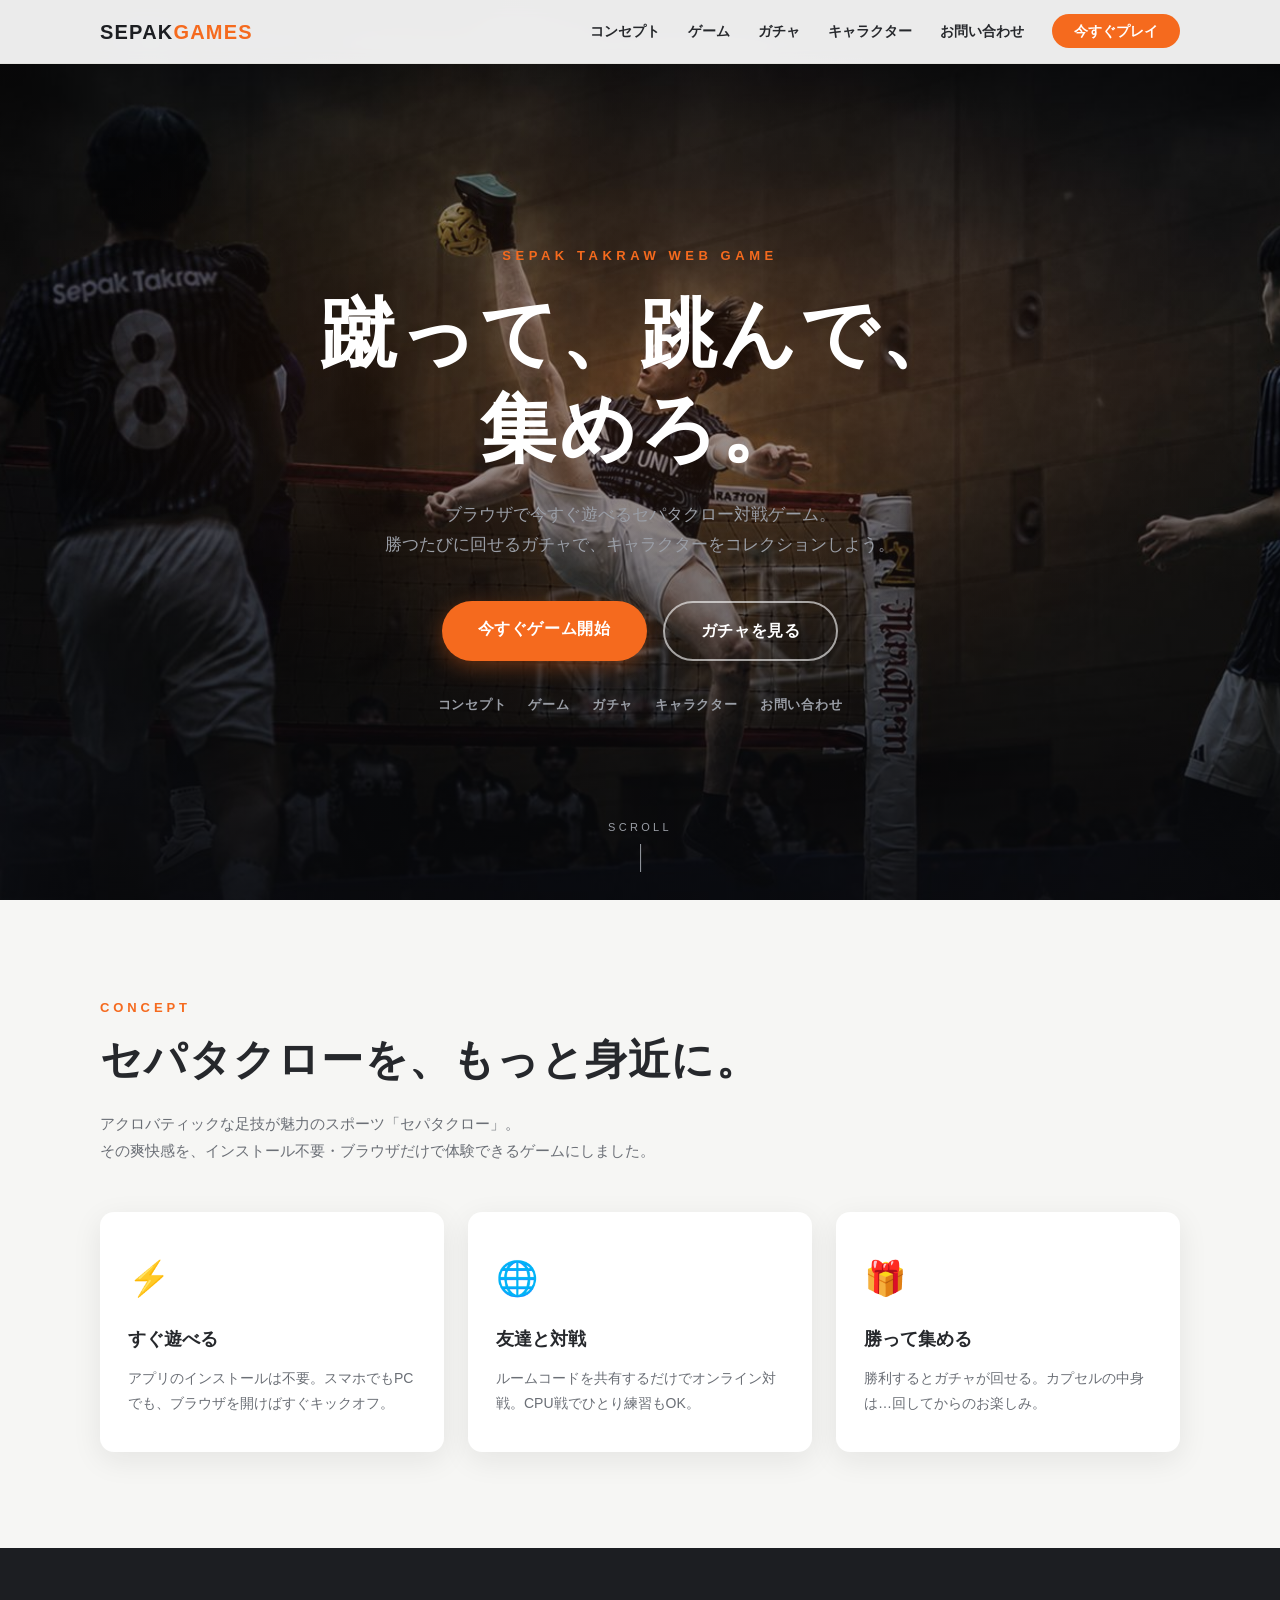
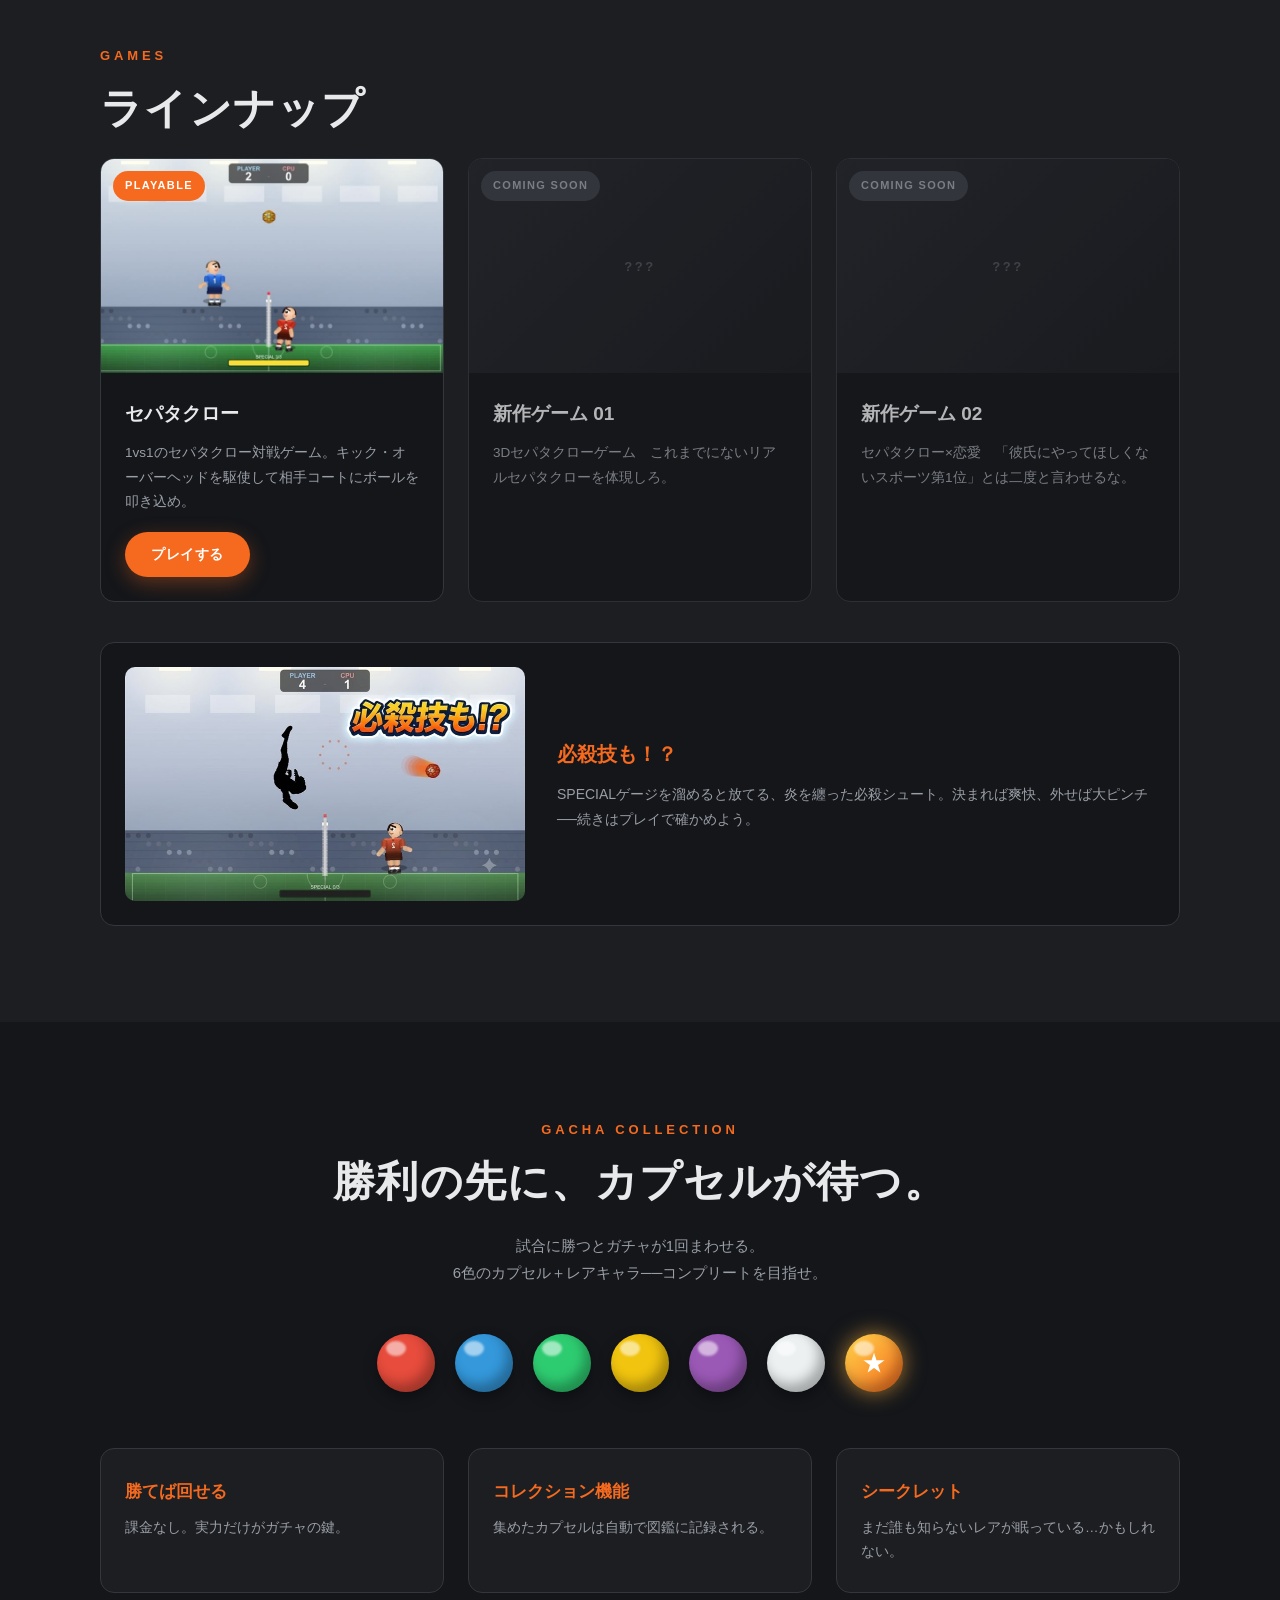
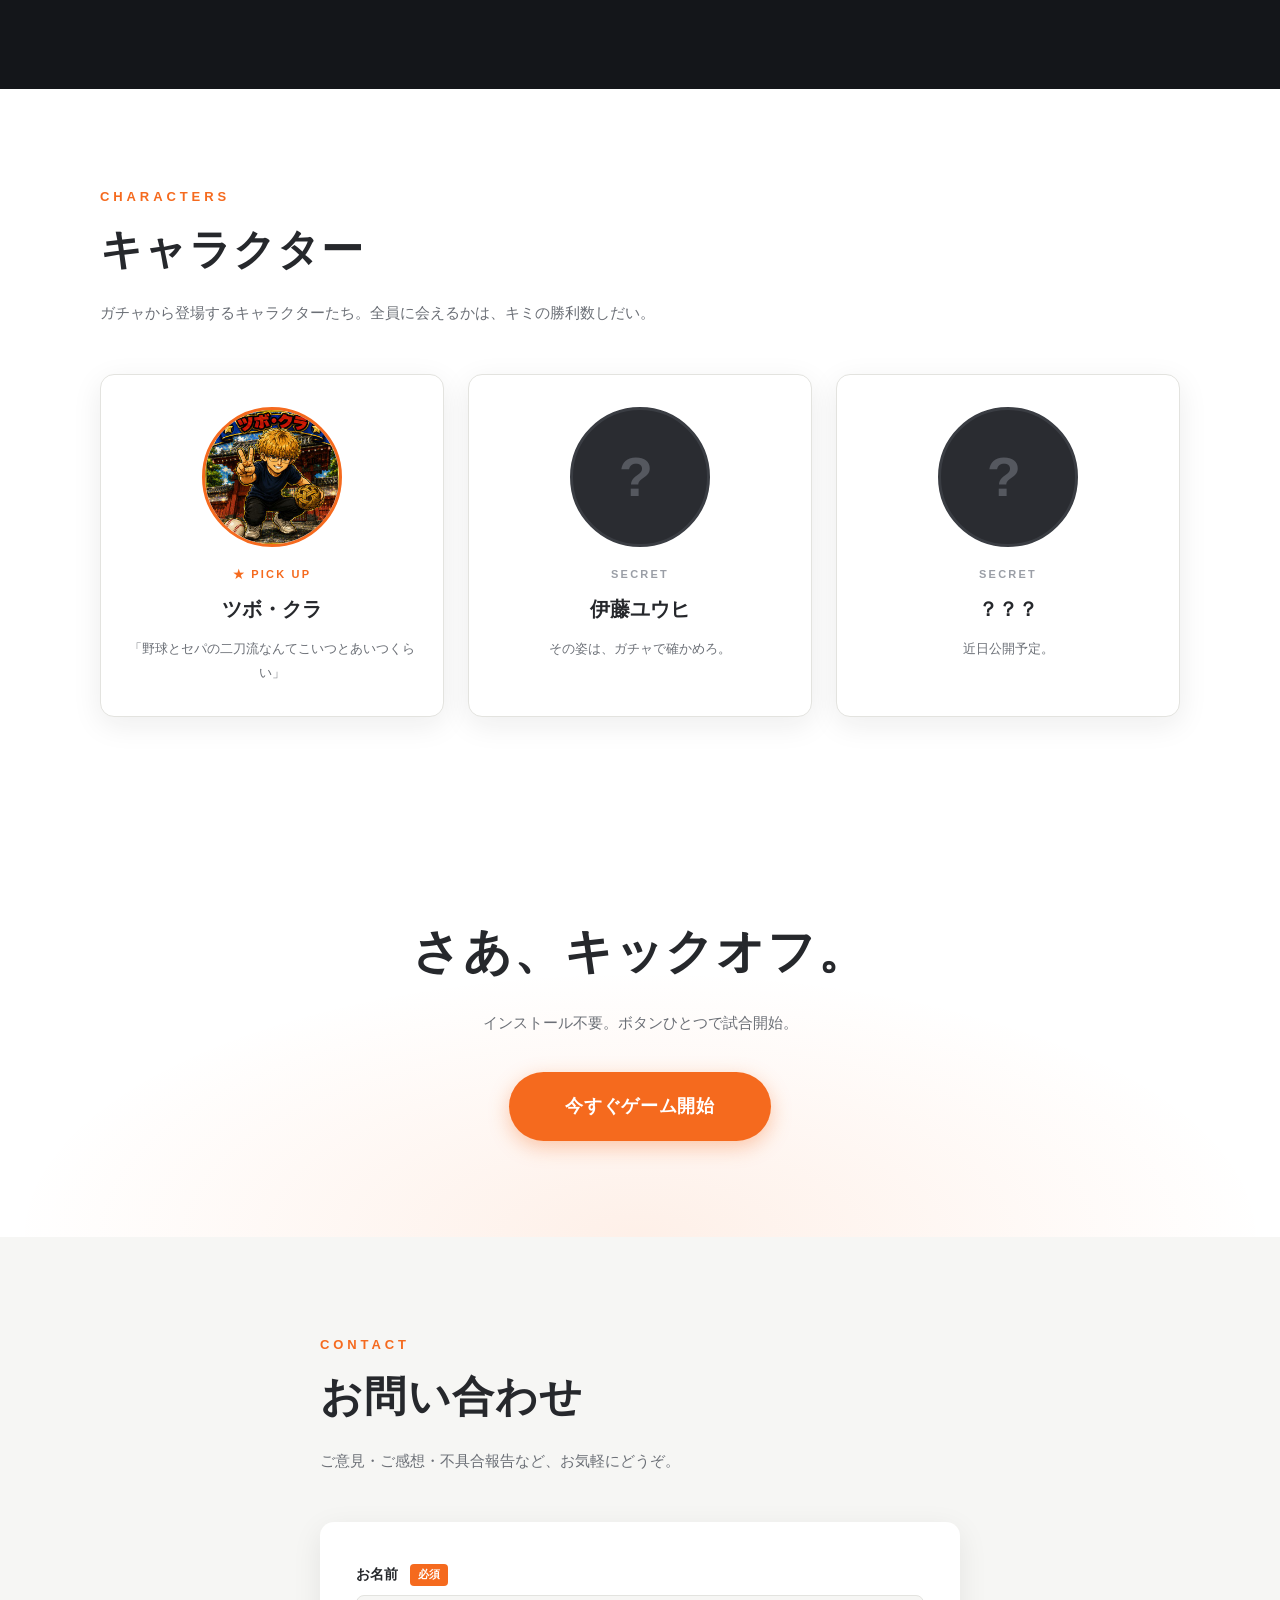
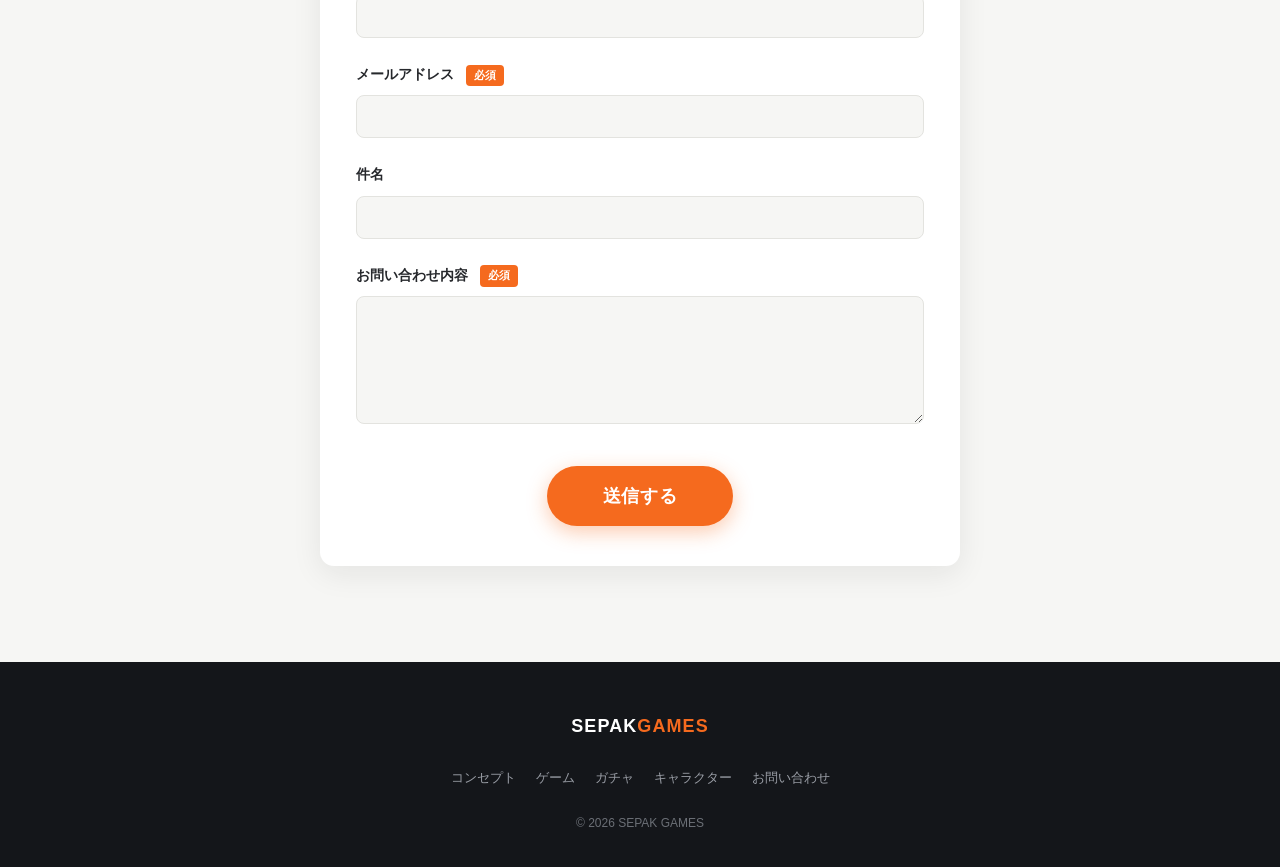
==== commit a8cafaff: "ラインナップのサムネイルをプレー動画に差し替え 画面録画(8秒)をWeb用にmp4圧縮(720px/170KB・音声なし・faststart)。 ミュート自動ループ再生、読み込み前は静止画をposte" ====
--- a/index.html
+++ b/index.html
@@ -138,7 +138,9 @@
 
       <article class="game-card is-playable">
         <div class="game-thumb">
-          <img src="assets/gameplay.jpg" alt="セパタクローゲームのプレイ画面。青いユニフォームの選手がオーバーヘッドキックでボールを打ち返している" width="788" height="470" loading="lazy">
+          <video class="game-thumb-media" poster="assets/gameplay.jpg" autoplay muted loop playsinline preload="metadata" aria-label="セパタクローゲームのプレー動画">
+            <source src="assets/gameplay.mp4" type="video/mp4">
+          </video>
           <span class="game-badge">PLAYABLE</span>
         </div>
         <div class="game-body">
--- a/css/style.css
+++ b/css/style.css
@@ -311,7 +311,8 @@
   align-items: center;
   justify-content: center;
 }
-.game-thumb img { width: 100%; height: 100%; object-fit: cover; }
+.game-thumb img,
+.game-thumb .game-thumb-media { width: 100%; height: 100%; object-fit: cover; display: block; }
 .game-thumb-placeholder {
   font-size: 13px;
   font-weight: bold;
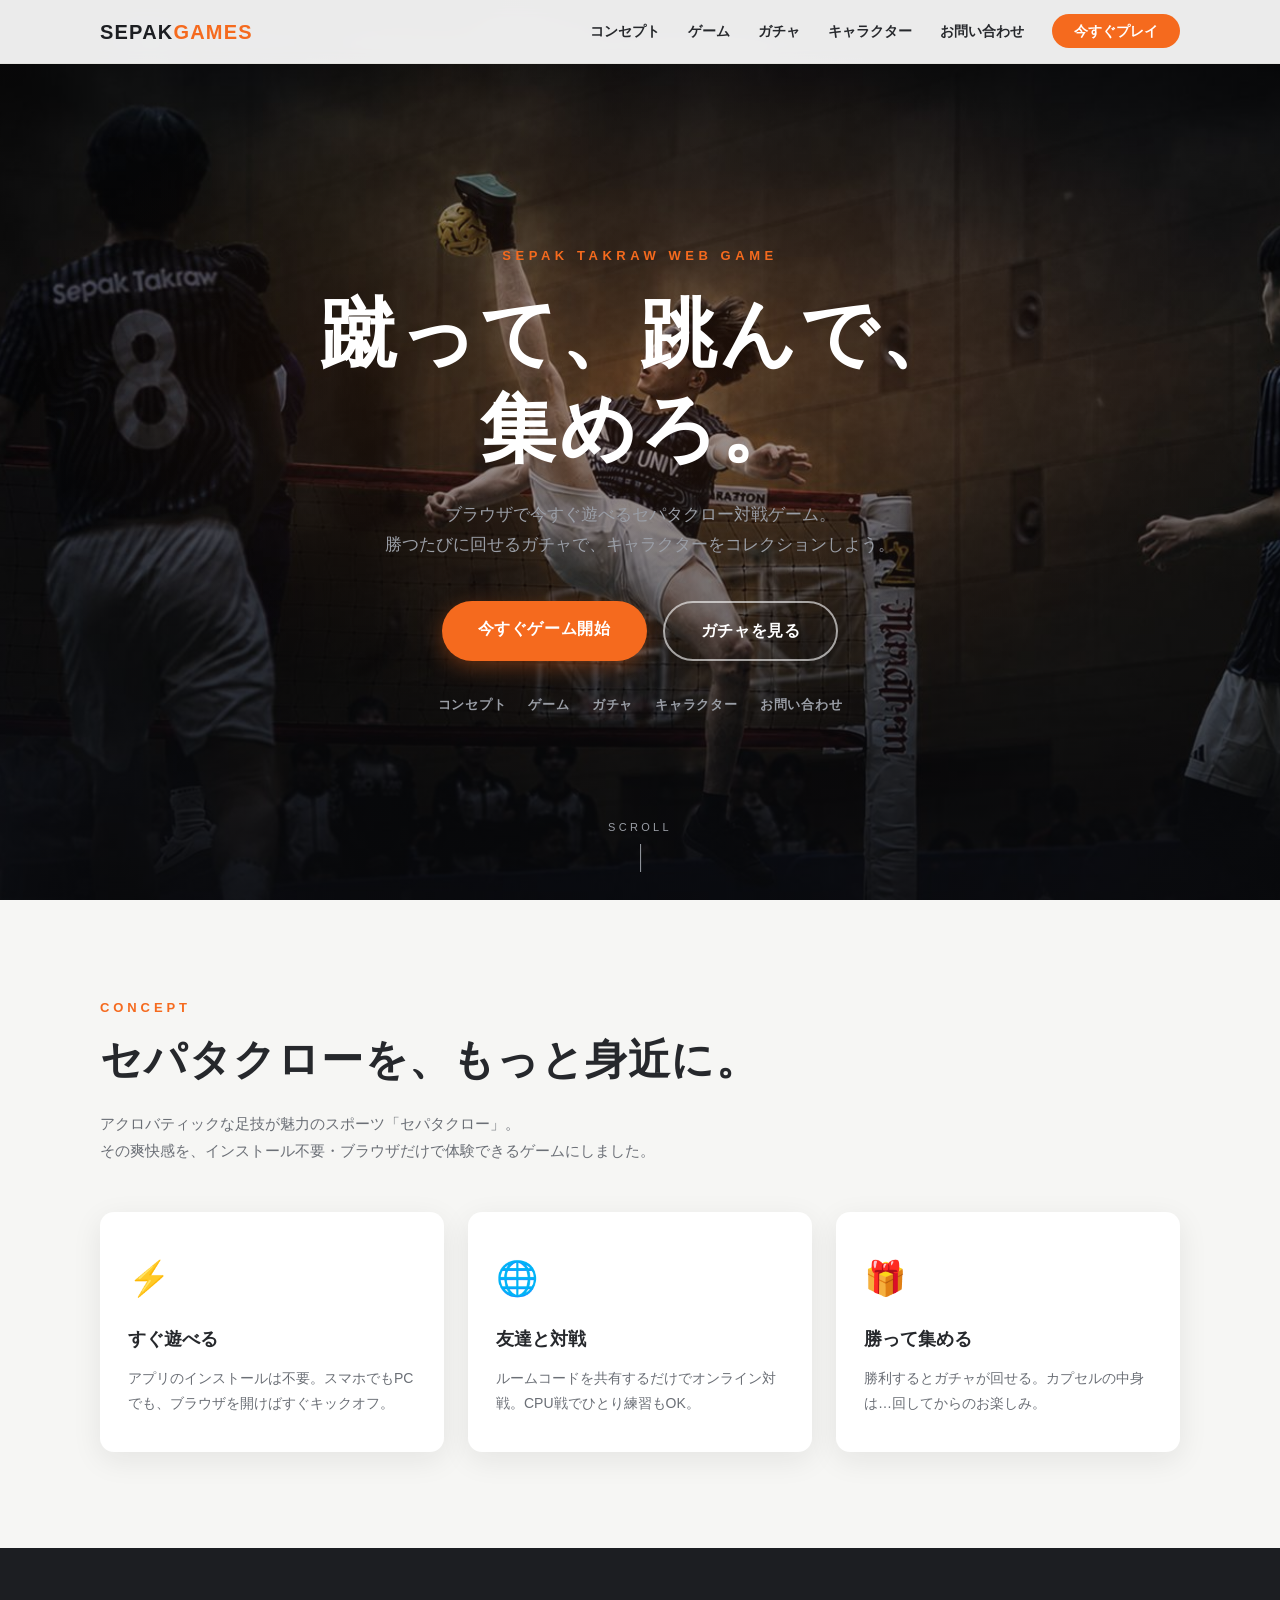
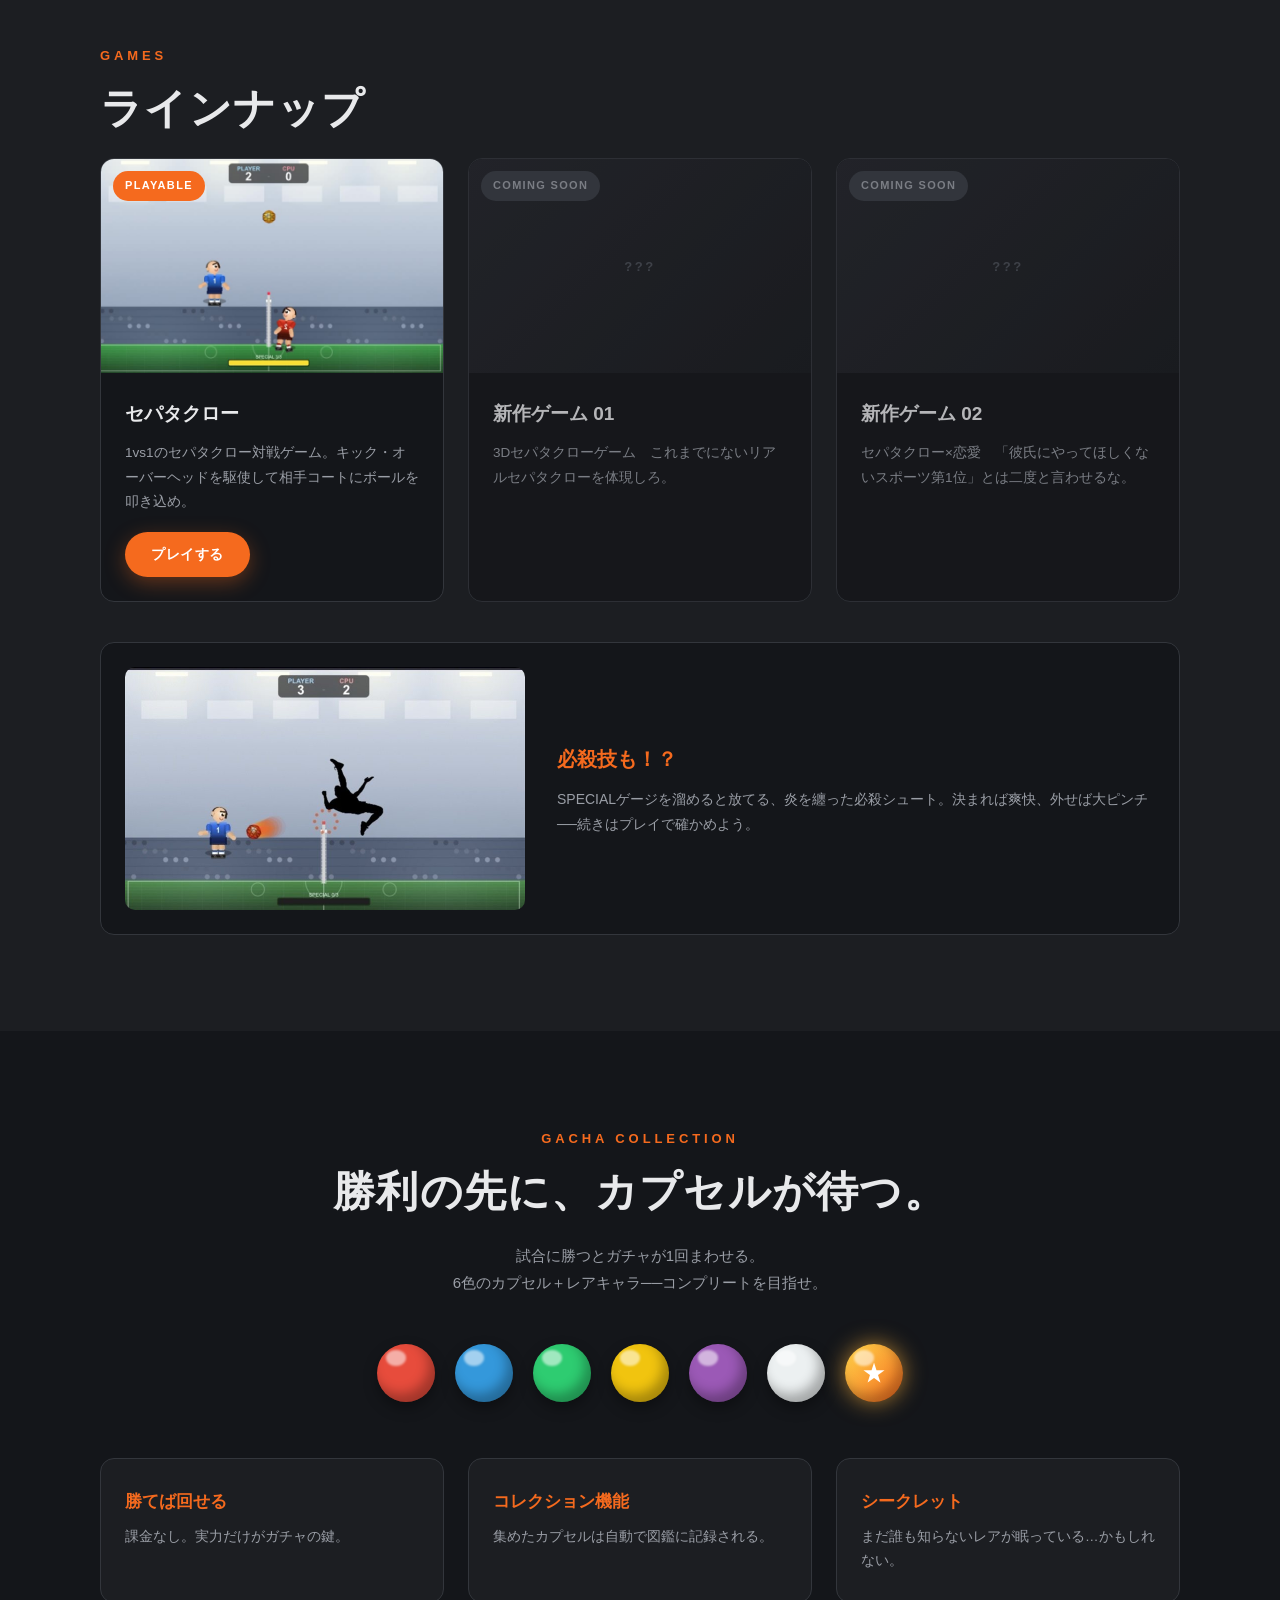
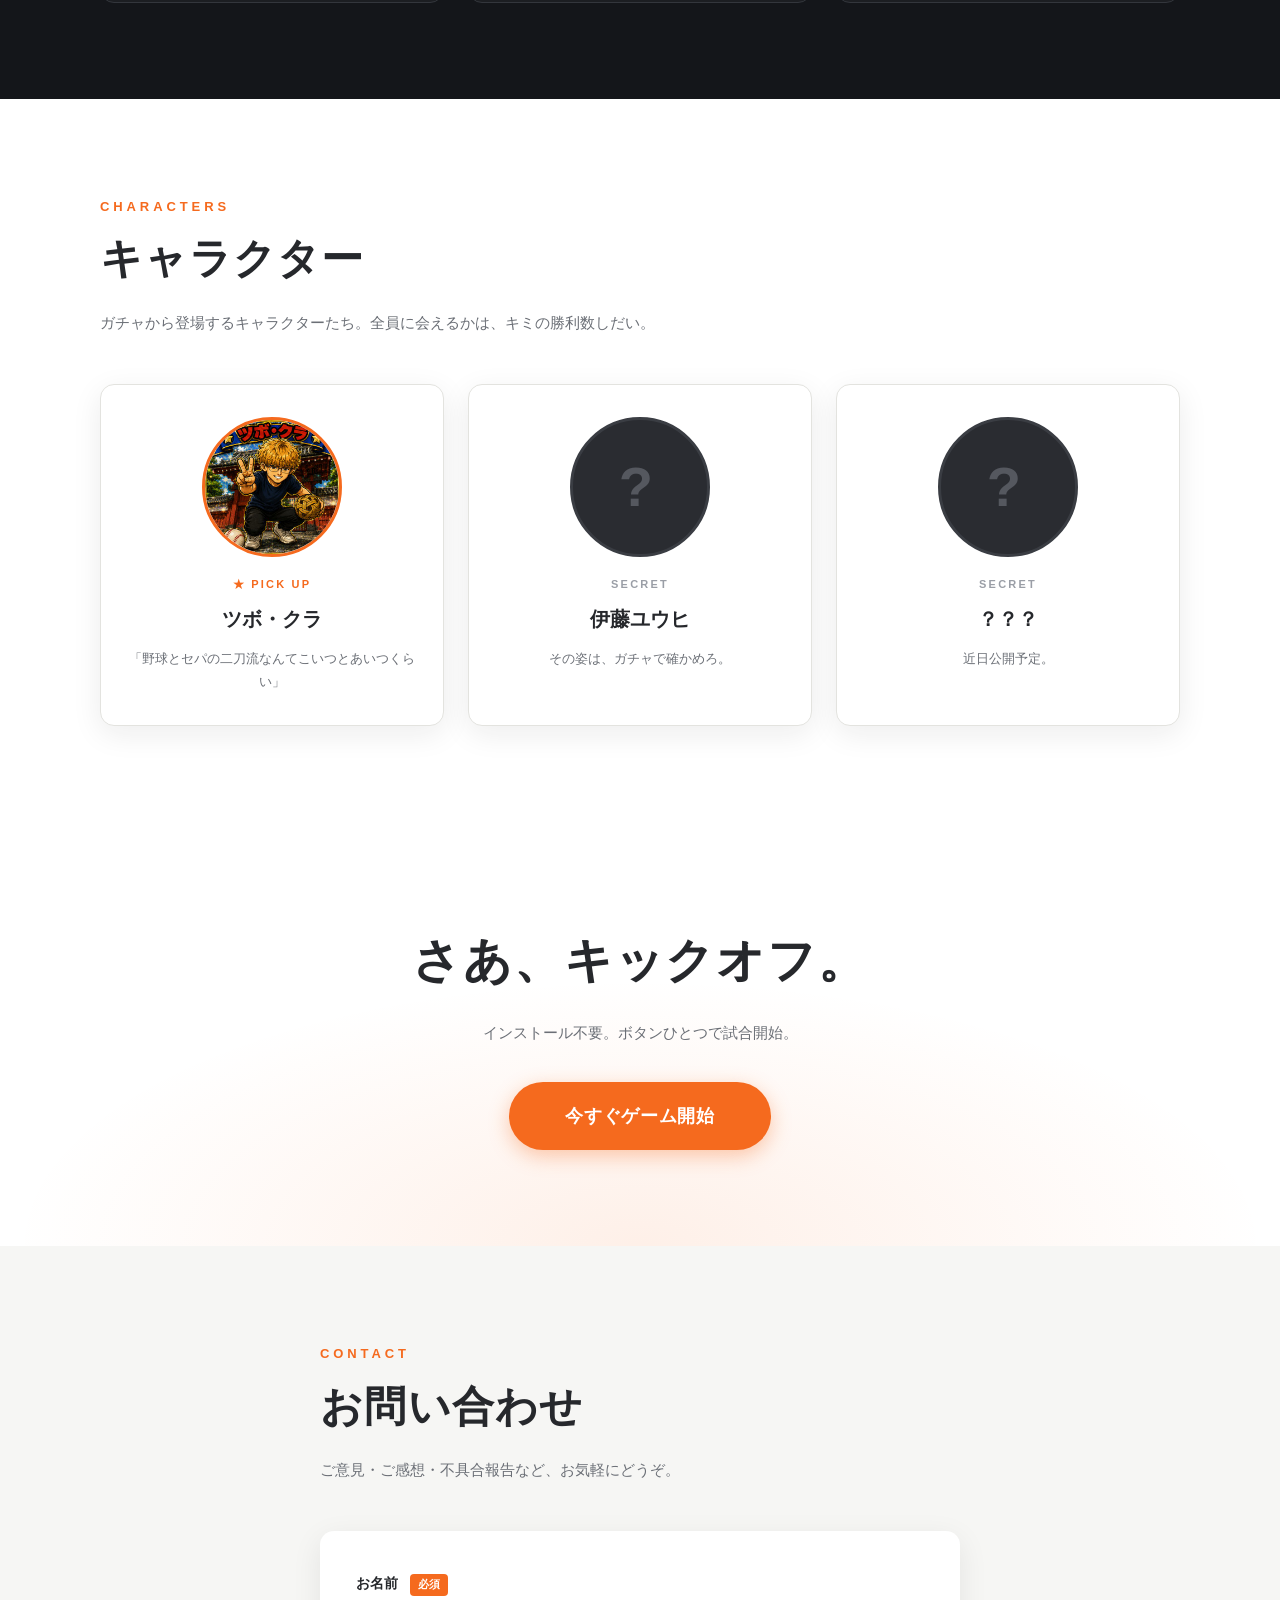
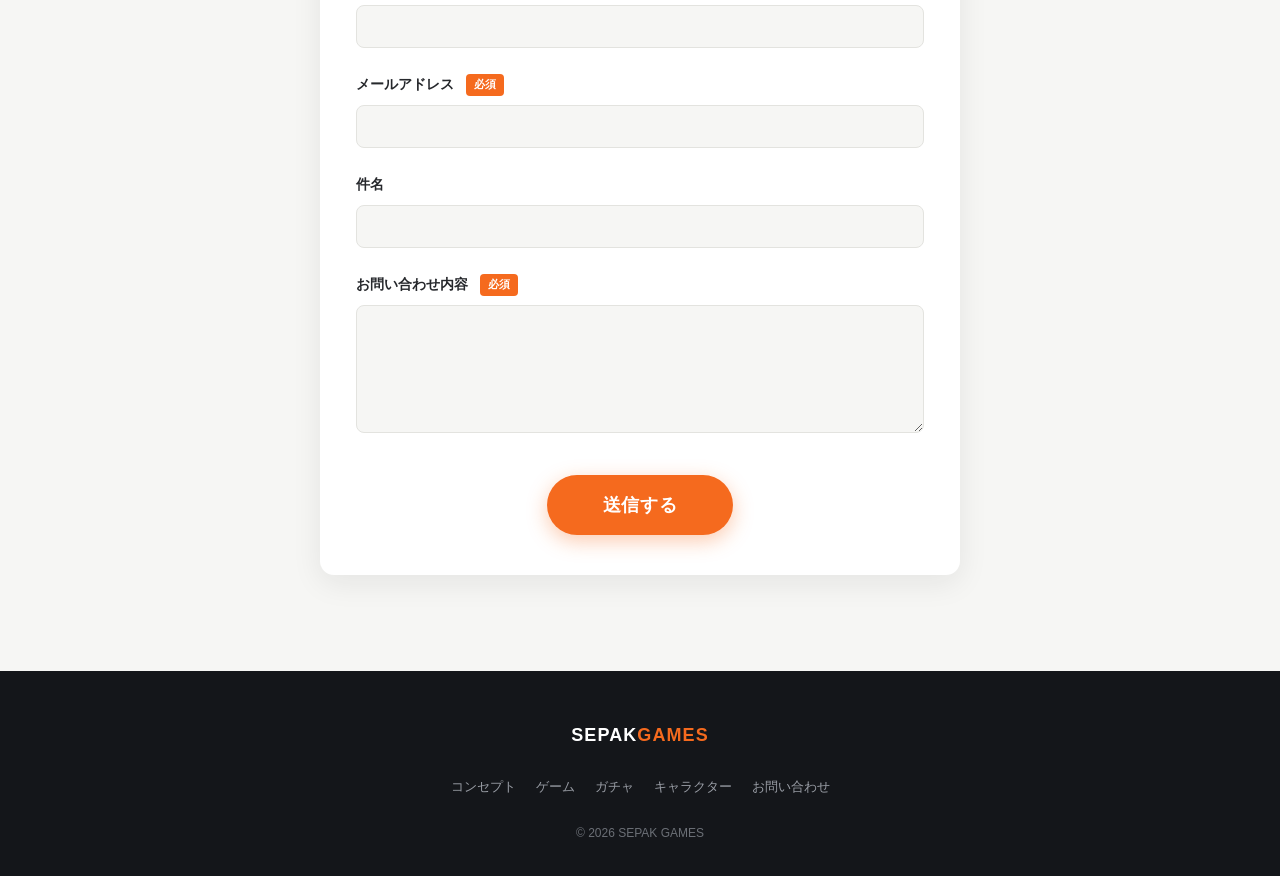
==== commit bbedee7d: "必殺技も！？の画像を新しい必殺技演出の画像に差し替え Co-Authored-By: Claude Opus 4.8 <noreply@anthropic.com>" ====
--- a/index.html
+++ b/index.html
@@ -176,7 +176,7 @@
 
     <!-- ゲームの見どころ（サブ紹介） -->
     <aside class="game-highlight">
-      <img src="assets/special_move.jpg" alt="必殺技の演出画面。炎を纏ったボールが相手コートへ飛んでいく" width="800" height="467" loading="lazy">
+      <img src="assets/special_move.jpg" alt="必殺技の演出画面。炎を纏ったボールが相手コートへ飛んでいく" width="800" height="486" loading="lazy">
       <div class="game-highlight-body">
         <h3>必殺技も！？</h3>
         <p>SPECIALゲージを溜めると放てる、炎を纏った必殺シュート。決まれば爽快、外せば大ピンチ──続きはプレイで確かめよう。</p>
